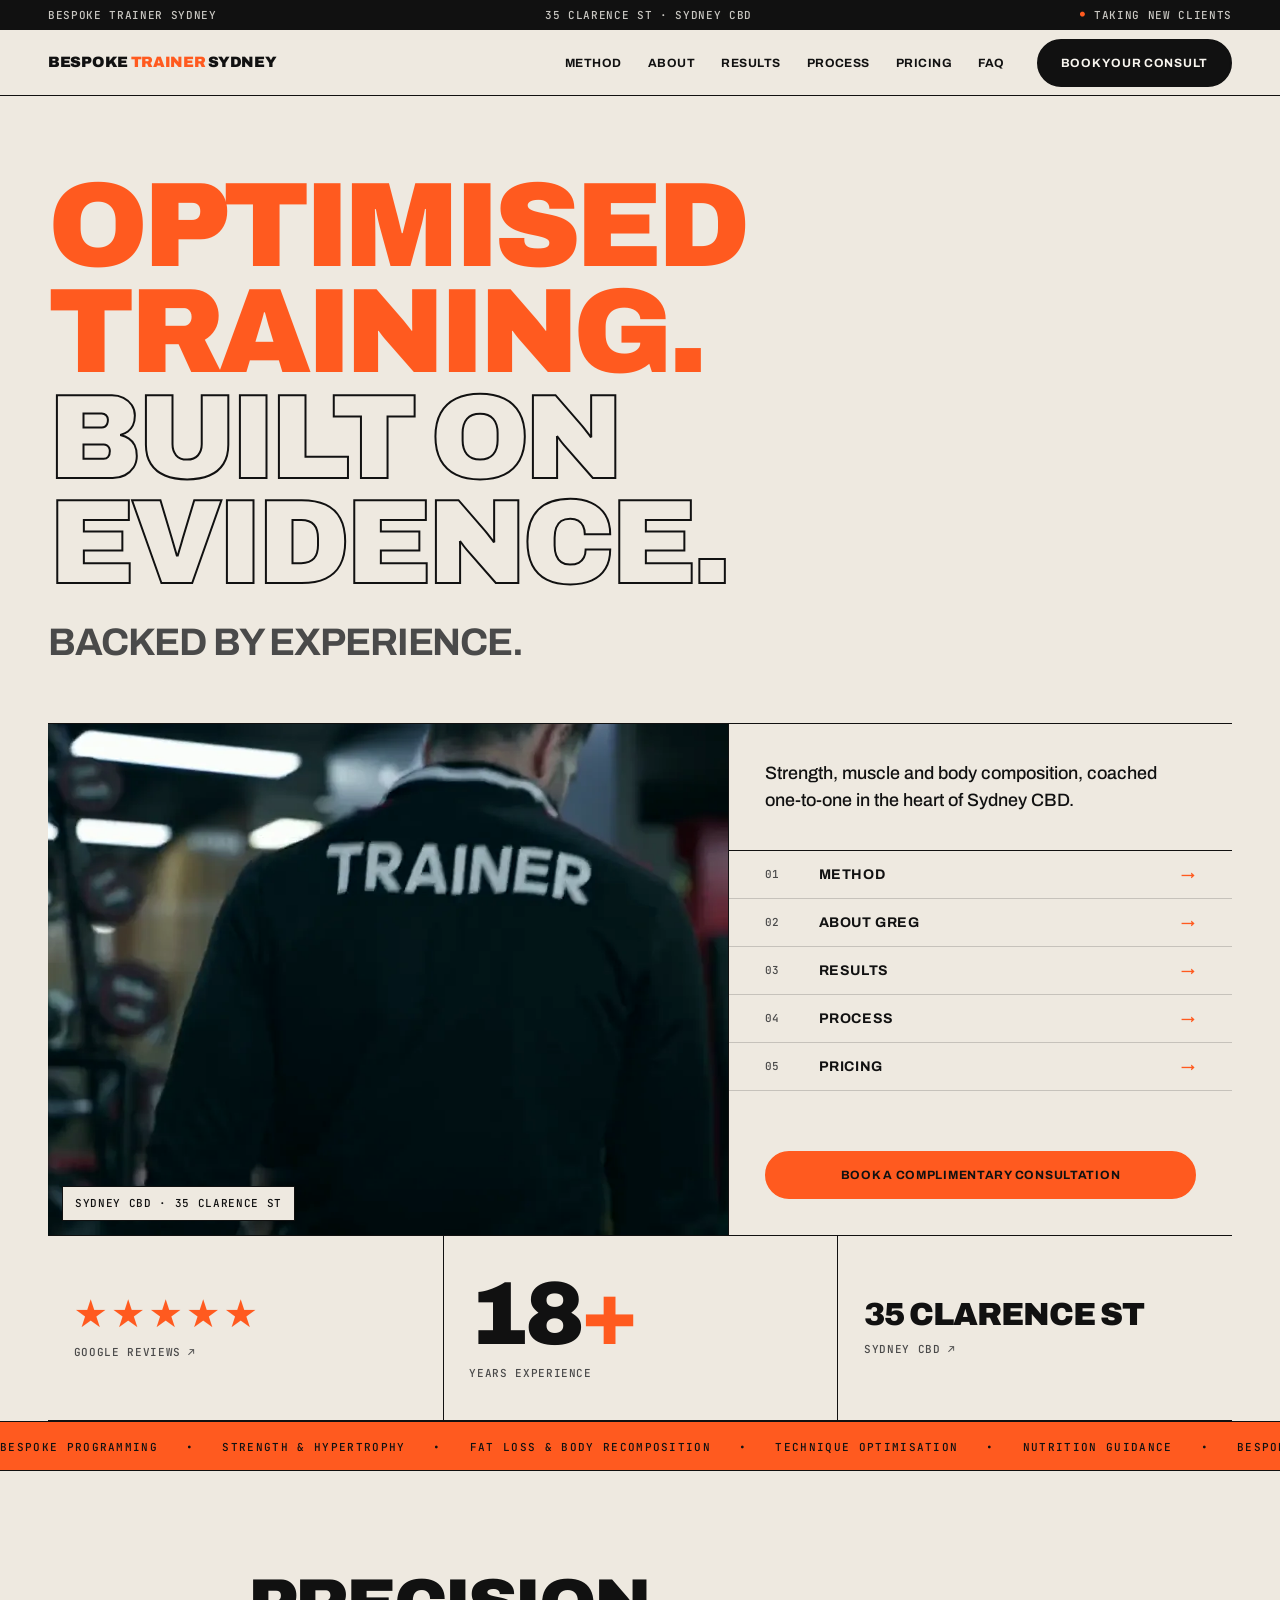
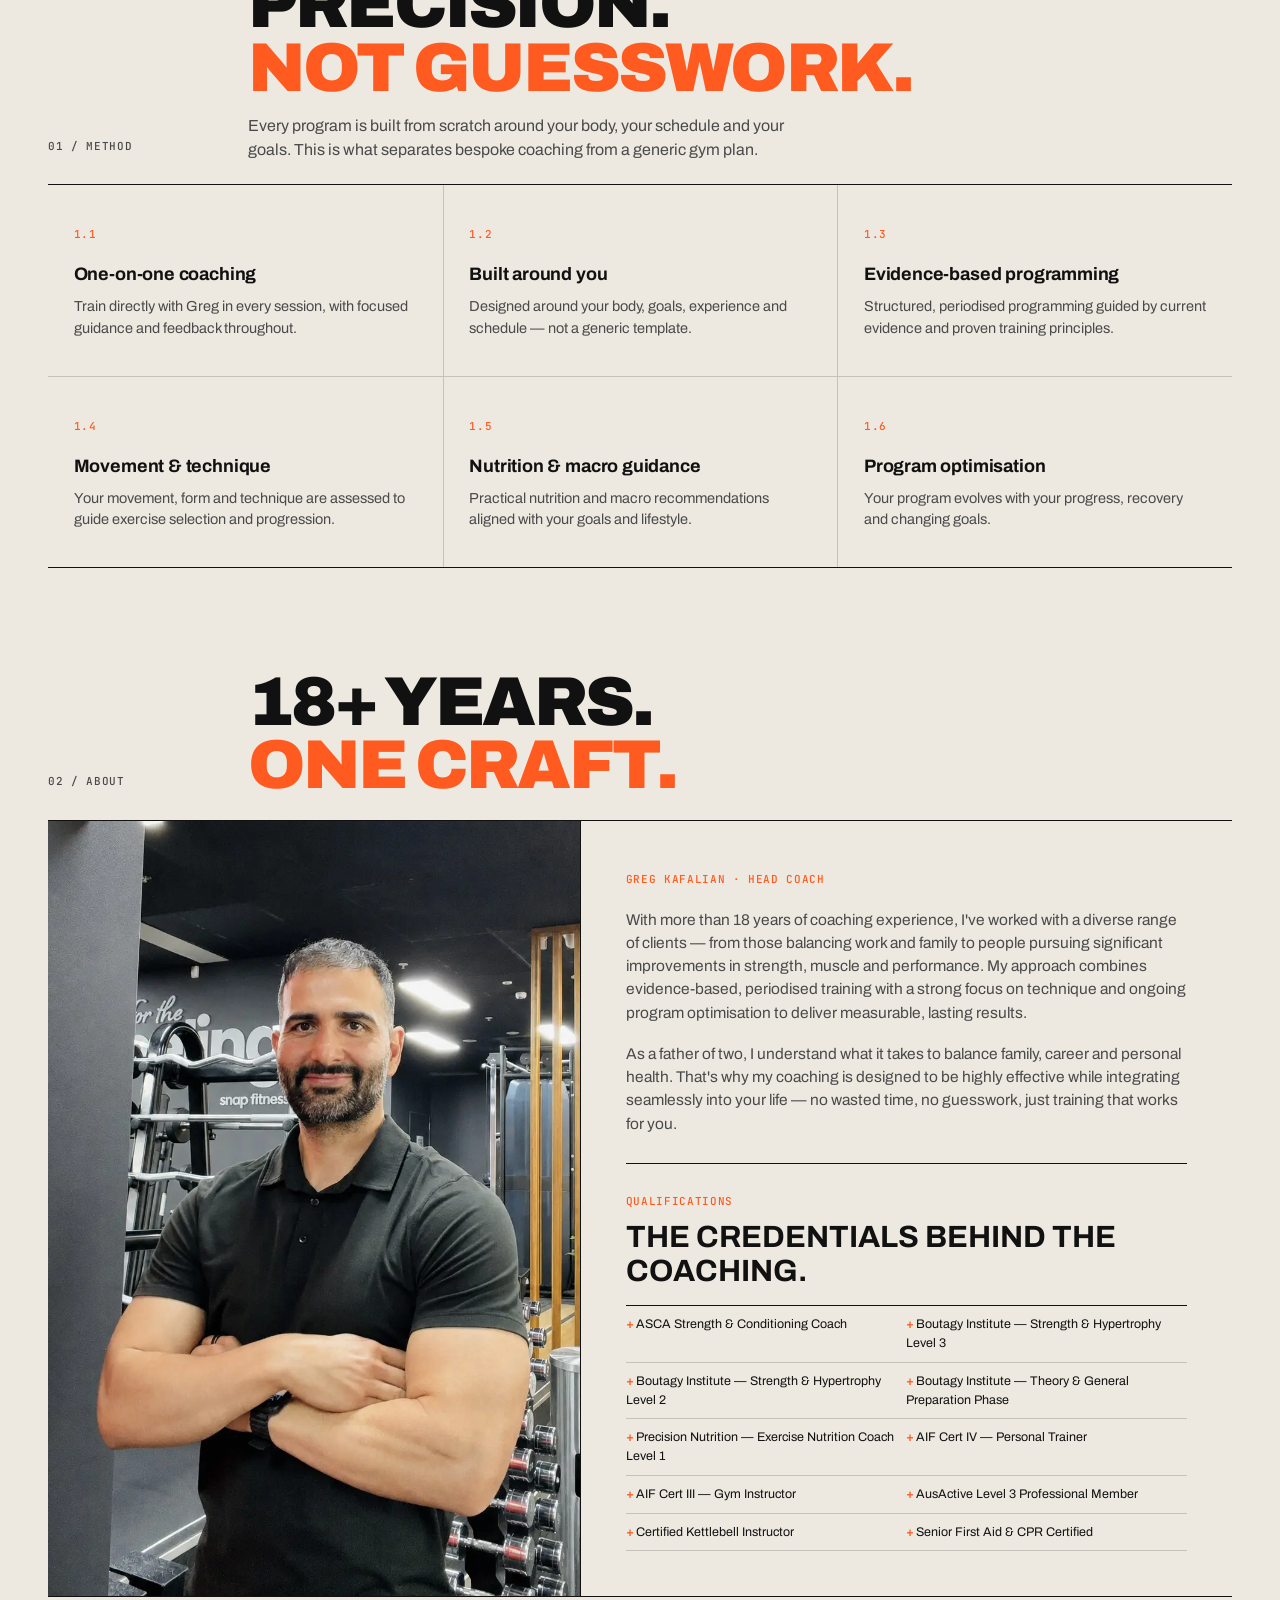
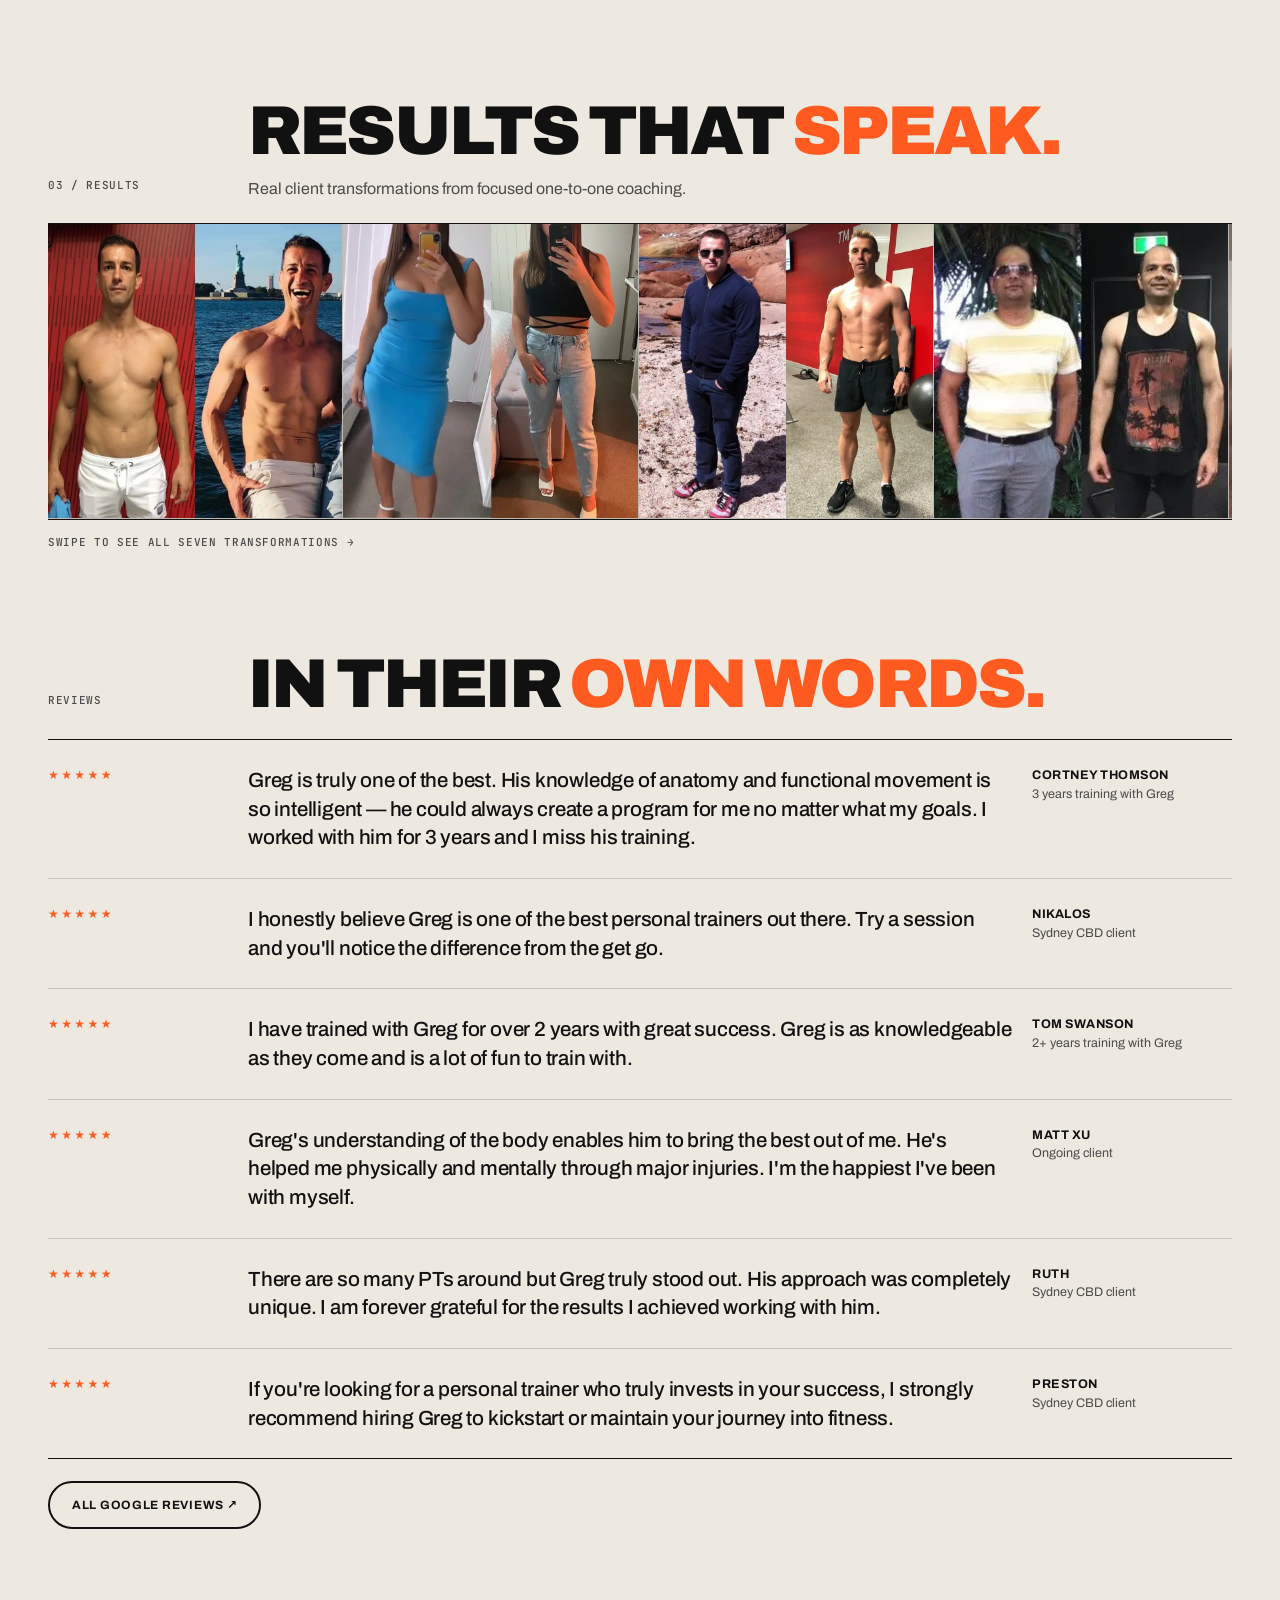
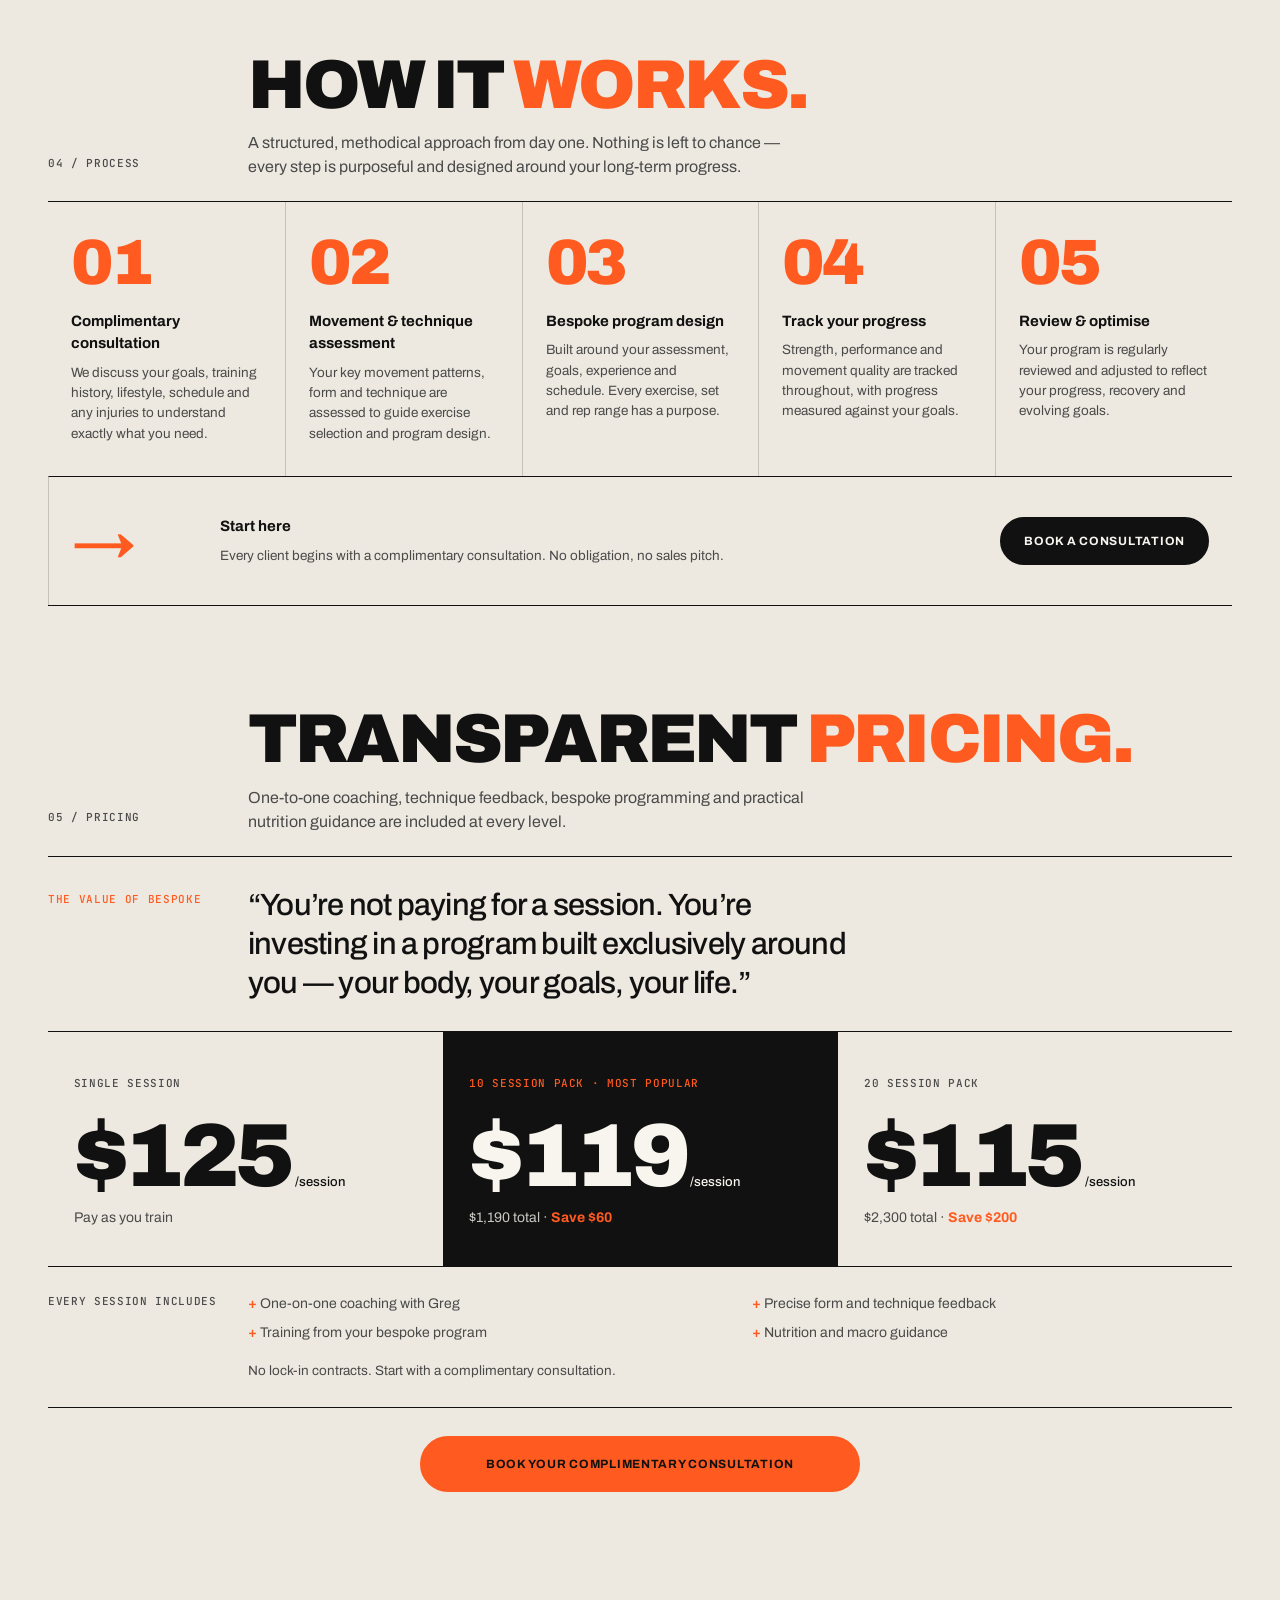
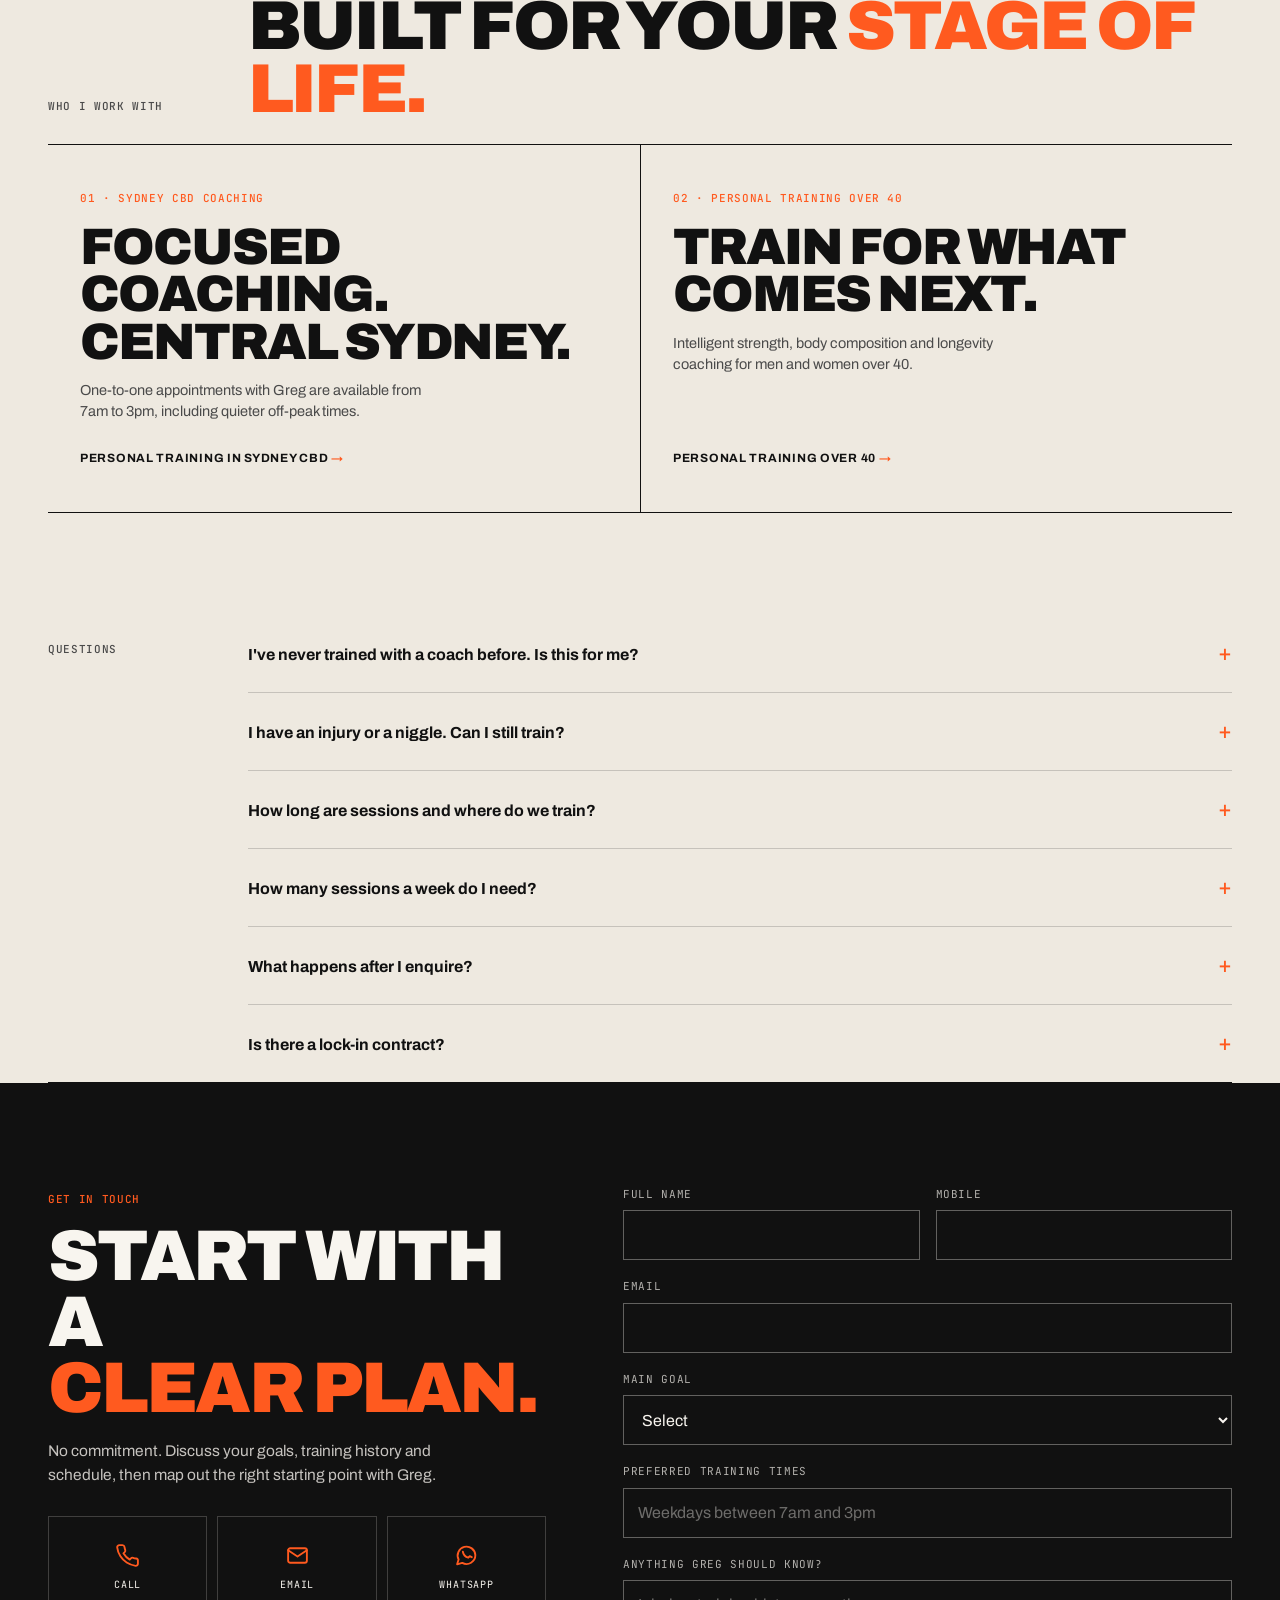
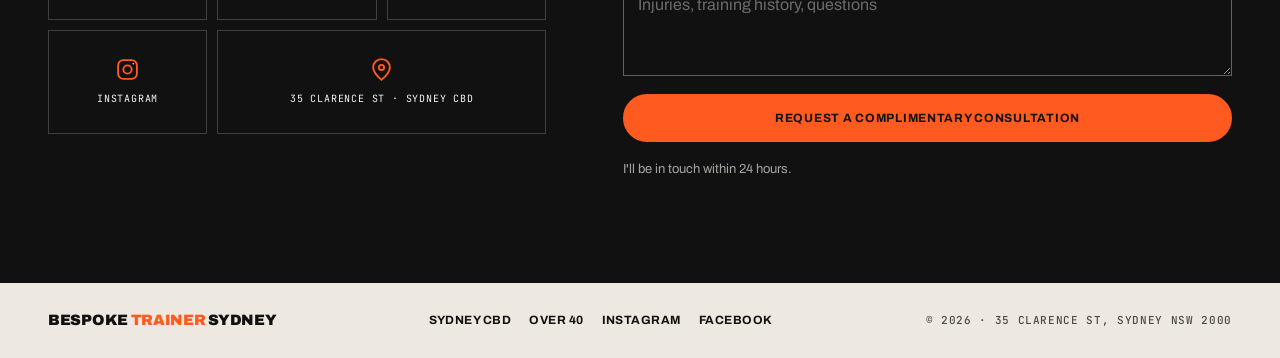
==== index.html @ d31192e8 "Prevent Safari off-screen horizontal scroll" ====
<!doctype html>
<html lang="en-AU">
<head>
<meta charset="utf-8">
<meta name="viewport" content="width=device-width,initial-scale=1">
<title>Personal Trainer Sydney CBD | Bespoke Trainer Sydney</title>
<meta name="description" content="Evidence-based personal training in Sydney CBD with Greg Kafalian. Build muscle, lose body fat and get stronger with one-on-one coaching. Complimentary consultation.">
<link rel="canonical" href="https://sydneybespoketrainer.com/">
<link rel="alternate" hreflang="en-AU" href="https://sydneybespoketrainer.com/">
<link rel="alternate" hreflang="x-default" href="https://sydneybespoketrainer.com/">
<link rel="sitemap" type="application/xml" href="https://sydneybespoketrainer.com/sitemap.xml">
<meta name="robots" content="index, follow, max-image-preview:large, max-snippet:-1, max-video-preview:-1">
<meta property="og:type" content="website">
<meta property="og:site_name" content="Bespoke Trainer Sydney">
<meta property="og:locale" content="en_AU">
<meta property="og:url" content="https://sydneybespoketrainer.com/">
<meta property="og:title" content="Personal Trainer Sydney CBD | Bespoke Trainer Sydney">
<meta property="og:description" content="Evidence-based, one-on-one personal training in Sydney CBD. Programs built around your body, goals and schedule. Complimentary consultation.">
<meta property="og:image" content="https://sydneybespoketrainer.com/assets/hero-poster.v1.jpg">
<meta property="og:image:secure_url" content="https://sydneybespoketrainer.com/assets/hero-poster.v1.jpg">
<meta property="og:image:type" content="image/jpeg">
<meta property="og:image:width" content="1280">
<meta property="og:image:height" content="720">
<meta property="og:image:alt" content="Greg Kafalian coaching a client in Sydney CBD">
<meta name="twitter:card" content="summary_large_image">
<meta name="twitter:title" content="Personal Trainer Sydney CBD | Bespoke Trainer Sydney">
<meta name="twitter:description" content="Evidence-based one-on-one personal training in Sydney CBD with Greg Kafalian.">
<meta name="twitter:image" content="https://sydneybespoketrainer.com/assets/hero-poster.v1.jpg">
<meta name="twitter:image:alt" content="Greg Kafalian coaching a client in Sydney CBD">
<meta name="theme-color" content="#111111">
<meta name="color-scheme" content="light">

<link rel="icon" href="/assets/greg-kafalian-search-192.v1.png" type="image/png" sizes="192x192">
<link rel="shortcut icon" href="/favicon.ico">
<link rel="apple-touch-icon" href="/assets/apple-touch-icon.v1.png" sizes="180x180">

<link rel="preconnect" href="https://fonts.googleapis.com">
<link rel="preconnect" href="https://fonts.gstatic.com" crossorigin>
<link rel="preload" as="image" href="/assets/hero-poster.v2.webp" fetchpriority="high">
<link href="https://fonts.googleapis.com/css2?family=Archivo:wght@500;700;900&family=JetBrains+Mono:wght@400;500&display=swap" rel="stylesheet">

<style>
  :root {
    --paper: #eee9e0;
    --paper-2: #e4ded3;
    --ink: #111111;
    --ink-2: #4a4a4a;
    --line: #111111;
    --line-soft: rgba(17,17,17,.18);
    --orange: #ff5a1f;
    --white: #f8f5ef;
    --max: 1280px;
    --g: clamp(18px, 4vw, 48px);
  }

  * { box-sizing: border-box; margin: 0; padding: 0; }
  html { width: 100%; max-width: 100%; overflow-x: hidden; overflow-x: clip; scroll-behavior: smooth; scroll-padding-top: 66px; -webkit-text-size-adjust: 100%; }
  html, body, main, section, header, footer, .band, .grid, .cell, .frame, .hero, .row, .tier, .q { background-color: var(--paper); }
  body { position: relative; width: 100%; max-width: 100%; overflow-x: hidden; overflow-x: clip; color: var(--ink); font-family: 'Archivo', system-ui, sans-serif; font-size: 16px; line-height: 1.5; -webkit-font-smoothing: antialiased; }
  main, header, footer, section, .wrap, .nav { width: 100%; max-width: 100%; }
  header, main, footer { overflow-x: hidden; overflow-x: clip; }
  .nav > *, .hero-grid > *, .about > *, .contact-grid > *, .doors > *, .sec-head > *, .steps > *, .tiers > * { min-width: 0; }
  a { color: inherit; }
  img, video { display: block; max-width: 100%; }
  button, input, select, textarea { font: inherit; color: inherit; }
  a:focus-visible, button:focus-visible, summary:focus-visible, input:focus-visible, select:focus-visible, textarea:focus-visible, [tabindex]:focus-visible { outline: 3px solid var(--orange); outline-offset: 3px; }

  .skip-link { position: fixed; left: 8px; top: 8px; z-index: 3000; padding: 12px 20px; background: var(--ink); color: var(--white); font-size: 12px; text-decoration: none; transform: translateY(calc(-100% - 16px)); }
  .skip-link:focus { transform: translateY(0); }

  .mono { font-family: 'JetBrains Mono', ui-monospace, monospace; font-size: 11px; font-weight: 500; letter-spacing: .06em; text-transform: uppercase; }
  .wrap { width: min(var(--max), 100%); margin: 0 auto; padding: 0 var(--g); }

  /* ---------- TOP BAR + NAV ---------- */
  .topbar { display: flex; align-items: center; justify-content: space-between; gap: 16px; height: 30px; padding: 0 var(--g); background-color: var(--ink) !important; color: var(--white); }
  .topbar .mono { color: rgba(248,245,239,.8); white-space: nowrap; overflow: hidden; text-overflow: ellipsis; }
  .topbar .dot::before { content: '●'; margin-right: 8px; color: var(--orange); font-size: 8px; vertical-align: 2px; }
  .nav { position: sticky; top: 0; z-index: 1000; display: flex; align-items: center; gap: 20px; height: 66px; padding: 0 var(--g); border-bottom: 1px solid var(--line); background-color: var(--paper) !important; }
  .brand { font-weight: 900; font-size: 15px; letter-spacing: -.02em; text-transform: uppercase; text-decoration: none; white-space: nowrap; }
  .brand i { font-style: normal; color: var(--orange); }
  .links { display: flex; gap: 2px; margin-left: auto; list-style: none; }
  .links a { display: inline-flex; align-items: center; min-height: 36px; padding: 0 12px; font-size: 12px; font-weight: 700; letter-spacing: .04em; text-transform: uppercase; text-decoration: none; }
  .links a:hover { color: var(--orange); }
  .btn { display: inline-flex; align-items: center; justify-content: center; gap: 12px; min-height: 48px; padding: 0 22px; border: 2px solid var(--ink); background: var(--ink); color: var(--white); font-size: 12px; font-weight: 700; letter-spacing: .06em; text-transform: uppercase; text-decoration: none; cursor: pointer; transition: background .2s, color .2s, border-color .2s; }
  .btn:hover { background: var(--orange); border-color: var(--orange); color: var(--ink); }
  .btn.ghost { background: transparent; color: var(--ink); }
  .btn.ghost:hover { background: var(--ink); color: var(--white); border-color: var(--ink); }
  .btn.orange { background: var(--orange); border-color: var(--orange); color: var(--ink); }
  .btn.orange:hover { background: var(--ink); border-color: var(--ink); color: var(--white); }

  /* ---------- HERO ---------- */
  .hero { padding: clamp(40px, 6vw, 80px) 0 0; }
  .hero h1 { font-size: clamp(46px, 9.4vw, 138px); font-weight: 900; line-height: .88; letter-spacing: -.045em; text-transform: uppercase; }
  .hero h1 span { display: block; }
  .hero h1 .o { color: var(--orange); }
  .hero h1 .ghost { -webkit-text-stroke: 2px var(--ink); color: transparent; }
  .hero-sub { display: block; margin-top: 18px; color: var(--ink-2); font-size: clamp(22px, 3vw, 42px); font-weight: 700; letter-spacing: -.03em; text-transform: uppercase; }
  .hero-grid { display: grid; grid-template-columns: 1.15fr .85fr; margin-top: clamp(30px, 4vw, 56px); border-top: 1px solid var(--line); border-bottom: 1px solid var(--line); }
  .hero-media { position: relative; aspect-ratio: 4 / 3; overflow: hidden; border-right: 1px solid var(--line); background-color: var(--paper-2); }
  .hero-media video, .hero-media img { width: 100%; height: 100%; object-fit: cover; }
  .hero-media .tag { position: absolute; left: 14px; bottom: 14px; padding: 8px 12px; background: var(--paper); border: 1px solid var(--line); }
  .index { display: flex; flex-direction: column; }
  .index p.lede { padding: clamp(22px, 3vw, 36px); border-bottom: 1px solid var(--line); font-size: clamp(16px, 1.4vw, 19px); font-weight: 500; line-height: 1.5; }
  .index ol { flex: 1; list-style: none; }
  .index li a { display: grid; grid-template-columns: 44px 1fr auto; align-items: center; gap: 10px; padding: 13px clamp(22px, 3vw, 36px); border-bottom: 1px solid var(--line-soft); font-size: 14px; font-weight: 700; text-transform: uppercase; letter-spacing: .04em; text-decoration: none; }
  .index li a:hover { background: var(--white); }
  .index li a .mono { color: var(--ink-2); }
  .index li a .arr { color: var(--orange); }
  .index .cta-cell { padding: clamp(22px, 3vw, 36px); }
  .index .cta-cell .btn { width: 100%; }

  /* ---------- FIGURES ---------- */
  .figures { display: grid; grid-template-columns: repeat(3, 1fr); border-bottom: 1px solid var(--line); }
  .figure { padding: clamp(22px, 3vw, 40px) clamp(16px, 2vw, 28px); text-decoration: none; }
  .figure + .figure { border-left: 1px solid var(--line); }
  .figure .big { font-size: clamp(48px, 7vw, 112px); font-weight: 900; line-height: .9; letter-spacing: -.05em; }
  .figure .big s { text-decoration: none; color: var(--orange); }
  .figure .mono { display: block; margin-top: 10px; color: var(--ink-2); }
  a.figure:hover { background: var(--white); }

  /* ---------- SECTION HEAD ---------- */
  .section { padding: clamp(60px, 8vw, 120px) 0 0; }
  .sec-head { display: grid; grid-template-columns: 180px 1fr; gap: 20px; align-items: end; padding-bottom: 22px; border-bottom: 1px solid var(--line); }
  .sec-head .mono { color: var(--ink-2); padding-bottom: 8px; }
  .sec-head h2 { font-size: clamp(36px, 5.4vw, 80px); font-weight: 900; line-height: .92; letter-spacing: -.04em; text-transform: uppercase; }
  .sec-head h2 .o { color: var(--orange); }
  .sec-head p { max-width: 62ch; margin-top: 14px; font-size: 16px; color: var(--ink-2); }

  /* ---------- METHOD: 3×2 grid with lines ---------- */
  .grid { display: grid; grid-template-columns: repeat(3, 1fr); border-bottom: 1px solid var(--line); }
  .cell { padding: clamp(22px, 3vw, 36px) clamp(16px, 2vw, 28px); border-bottom: 1px solid var(--line-soft); }
  .cell:not(:nth-child(3n+1)) { border-left: 1px solid var(--line-soft); }
  .cell:nth-last-child(-n+3) { border-bottom: 0; }
  .cell .mono { color: var(--orange); }
  .cell h3 { margin: 16px 0 8px; font-size: 18px; font-weight: 700; letter-spacing: -.01em; }
  .cell p { font-size: 14.5px; color: var(--ink-2); }

  /* ---------- ABOUT ---------- */
  .about { display: grid; grid-template-columns: .9fr 1.1fr; border-bottom: 1px solid var(--line); }
  .about-photo { border-right: 1px solid var(--line); background-color: var(--paper-2); }
  .about-photo img { width: 100%; height: 100%; object-fit: cover; object-position: center top; aspect-ratio: 4 / 5; }
  .about-copy { padding: clamp(24px, 3.5vw, 48px); }
  .about-copy h2 { font-size: clamp(34px, 4.6vw, 64px); font-weight: 900; line-height: .92; letter-spacing: -.04em; text-transform: uppercase; }
  .about-copy h2 .o { color: var(--orange); }
  .about-copy p { margin-top: 18px; font-size: 15.5px; color: var(--ink-2); }
  .about-copy p.strong { color: var(--ink); font-weight: 500; }
  .creds { display: grid; grid-template-columns: 1fr 1fr; gap: 0; margin-top: 26px; border-top: 1px solid var(--line); }
  .creds span { padding: 9px 0; border-bottom: 1px solid var(--line-soft); font-size: 12.5px; }
  .creds span:nth-child(odd) { padding-right: 12px; }
  .creds span::before { content: '+ '; color: var(--orange); font-weight: 700; }

  /* ---------- RESULTS: hard grid ---------- */
  .shots { display: grid; grid-template-columns: repeat(4, 1fr); border-bottom: 1px solid var(--line); }
  .shot { aspect-ratio: 1; overflow: hidden; background-color: var(--paper-2); border-bottom: 1px solid var(--line-soft); }
  .shot:not(:nth-child(4n+1)) { border-left: 1px solid var(--line-soft); }
  .shot img { width: 100%; height: 100%; object-fit: cover; filter: saturate(.95); }
  .shot.cta-shot { display: flex; align-items: flex-end; padding: clamp(16px, 2vw, 28px); }
  .shot.cta-shot .btn { width: 100%; }

  /* ---------- REVIEWS: ledger rows ---------- */
  .ledger { border-bottom: 1px solid var(--line); }
  .q { display: grid; grid-template-columns: 180px 1fr 200px; gap: 20px; padding: 26px 0; border-bottom: 1px solid var(--line-soft); }
  .q:last-child { border-bottom: 0; }
  .q .stars { color: var(--orange); letter-spacing: .2em; font-size: 12px; }
  .q p { font-size: clamp(17px, 1.6vw, 22px); font-weight: 500; line-height: 1.4; letter-spacing: -.01em; }
  .q .who { font-size: 12.5px; }
  .q .who b { display: block; text-transform: uppercase; letter-spacing: .04em; }
  .q .who span { color: var(--ink-2); }
  .ledger-foot { padding: 22px 0; }

  /* ---------- PROCESS: numbered blocks ---------- */
  .steps { display: grid; grid-template-columns: repeat(5, 1fr); border-bottom: 1px solid var(--line); }
  .step { padding: clamp(20px, 2.5vw, 32px) clamp(14px, 1.8vw, 24px); }
  .step + .step { border-left: 1px solid var(--line-soft); }
  .step .n { font-size: clamp(40px, 5vw, 72px); font-weight: 900; line-height: .9; letter-spacing: -.05em; color: var(--orange); }
  .step h3 { margin: 18px 0 8px; font-size: 15px; font-weight: 700; }
  .step p { font-size: 13.5px; color: var(--ink-2); }

  /* ---------- PRICING: table ---------- */
  .tiers { display: grid; grid-template-columns: repeat(3, 1fr); border-bottom: 1px solid var(--line); }
  .tier { padding: clamp(22px, 3vw, 40px) clamp(16px, 2vw, 28px); }
  .tier + .tier { border-left: 1px solid var(--line); }
  .tier.pick { background-color: var(--ink); color: var(--white); }
  .tier .mono { color: var(--ink-2); }
  .tier.pick .mono { color: var(--orange); }
  .tier .amt { margin: 22px 0 10px; font-size: clamp(56px, 7vw, 108px); font-weight: 900; line-height: .9; letter-spacing: -.05em; }
  .tier .amt small { font-size: 13px; font-weight: 500; letter-spacing: 0; margin-left: 4px; }
  .tier p { font-size: 14px; color: var(--ink-2); }
  .tier.pick p { color: rgba(248,245,239,.8); }
  .tier p b { color: var(--orange); }
  .inc { display: grid; grid-template-columns: 180px 1fr; gap: 20px; padding: 26px 0; border-bottom: 1px solid var(--line); }
  .inc .mono { color: var(--ink-2); }
  .inc blockquote { font-size: clamp(18px, 1.8vw, 24px); font-weight: 500; line-height: 1.35; letter-spacing: -.01em; max-width: 34ch; }
  .inc ul { display: grid; grid-template-columns: repeat(2, 1fr); gap: 8px 24px; margin-top: 20px; list-style: none; }
  .inc li { font-size: 14px; color: var(--ink-2); }
  .inc li::before { content: '+ '; color: var(--orange); font-weight: 700; }

  /* ---------- WHO: two doors ---------- */
  .doors { display: grid; grid-template-columns: 1fr 1fr; border-bottom: 1px solid var(--line); }
  .door { display: flex; flex-direction: column; padding: clamp(24px, 3.5vw, 48px) clamp(16px, 2.5vw, 36px); text-decoration: none; }
  .door + .door { border-left: 1px solid var(--line); }
  .door:hover { background: var(--white); }
  .door .mono { color: var(--orange); }
  .door h3 { margin: 18px 0 14px; font-size: clamp(30px, 4vw, 56px); font-weight: 900; line-height: .92; letter-spacing: -.04em; text-transform: uppercase; }
  .door p { max-width: 46ch; font-size: 14.5px; color: var(--ink-2); }
  .door .go { margin-top: auto; padding-top: 26px; font-size: 12px; font-weight: 700; letter-spacing: .06em; text-transform: uppercase; }
  .door .go::after { content: ' →'; color: var(--orange); }

  /* ---------- FAQ ---------- */
  .faq { display: grid; grid-template-columns: 180px 1fr; gap: 20px; border-bottom: 1px solid var(--line); }
  .faq .mono { padding-top: 26px; color: var(--ink-2); }
  .faq details { border-bottom: 1px solid var(--line-soft); }
  .faq details:last-child { border-bottom: 0; }
  .faq summary { display: flex; align-items: baseline; justify-content: space-between; gap: 20px; padding: 22px 0; cursor: pointer; list-style: none; font-size: 16px; font-weight: 700; }
  .faq summary::-webkit-details-marker { display: none; }
  .faq summary::after { content: '+'; flex: none; color: var(--orange); font-size: 22px; font-weight: 500; }
  .faq details[open] summary::after { content: '−'; }
  .faq p { max-width: 64ch; padding: 0 40px 22px 0; font-size: 14.5px; color: var(--ink-2); }

  /* ---------- CONTACT (inverted) ---------- */
  .contact { background-color: var(--ink) !important; color: var(--white); padding: clamp(60px, 8vw, 110px) 0; }
  .contact .wrap { background-color: var(--ink); }
  .contact-grid { display: grid; grid-template-columns: .9fr 1.1fr; gap: clamp(32px, 6vw, 90px); }
  .contact h2 { font-size: clamp(38px, 5.6vw, 84px); font-weight: 900; line-height: .92; letter-spacing: -.04em; text-transform: uppercase; }
  .contact h2 .o { color: var(--orange); }
  .contact .lede { margin-top: 18px; max-width: 44ch; font-size: 15.5px; color: rgba(248,245,239,.78); }
  .details { margin-top: 30px; border-top: 1px solid rgba(248,245,239,.25); }
  .details a { display: flex; justify-content: space-between; gap: 18px; padding: 15px 0; border-bottom: 1px solid rgba(248,245,239,.18); font-size: 14.5px; text-decoration: none; }
  .details a .mono { color: rgba(248,245,239,.6); }
  .details a:hover { color: var(--orange); }
  .form { display: grid; grid-template-columns: 1fr 1fr; gap: 18px 16px; }
  .field { display: grid; gap: 8px; }
  .field.full { grid-column: 1 / -1; }
  label { font-family: 'JetBrains Mono', monospace; font-size: 11px; letter-spacing: .06em; text-transform: uppercase; color: rgba(248,245,239,.7); }
  input, select, textarea { width: 100%; min-height: 50px; padding: 12px 14px; border: 1px solid rgba(248,245,239,.35); border-radius: 0; background: transparent; color: var(--white); font-size: 16px; }
  input:focus, select:focus, textarea:focus { outline: none; border-color: var(--orange); }
  textarea { min-height: 96px; resize: vertical; }
  ::placeholder { color: rgba(248,245,239,.4); }
  select option { background: #1a1a1a; }
  .submit { grid-column: 1 / -1; }
  .form-foot { grid-column: 1 / -1; font-size: 13px; color: rgba(248,245,239,.65); }
  .hp { position: absolute; width: 1px; height: 1px; padding: 0; margin: -1px; overflow: hidden; clip: rect(0 0 0 0); clip-path: inset(50%); white-space: nowrap; border: 0; }

  footer { padding: 26px 0; border-top: 1px solid var(--line); }
  .foot { display: flex; flex-wrap: wrap; align-items: center; justify-content: space-between; gap: 14px; }
  .foot-links { display: flex; flex-wrap: wrap; gap: 18px; }
  .foot-links a { font-size: 12px; font-weight: 700; letter-spacing: .04em; text-transform: uppercase; text-decoration: none; }
  .foot .mono { color: var(--ink-2); }

  /* ---------- RESPONSIVE ---------- */
  @media (max-width: 960px) {
    .links { display: none; }
    .hero-grid, .about, .doors, .contact-grid { grid-template-columns: 1fr; }
    .hero-media { border-right: 0; border-bottom: 1px solid var(--line); }
    .about-photo { border-right: 0; border-bottom: 1px solid var(--line); }
    .about-photo img { aspect-ratio: 4 / 3; }
    .door + .door { border-left: 0; border-top: 1px solid var(--line); }
    .grid { grid-template-columns: repeat(2, 1fr); }
    .cell:not(:nth-child(3n+1)) { border-left: 0; }
    .cell:nth-child(even) { border-left: 1px solid var(--line-soft); }
    .cell:nth-last-child(-n+3) { border-bottom: 1px solid var(--line-soft); }
    .cell:nth-last-child(-n+2) { border-bottom: 0; }
    .steps { grid-template-columns: repeat(2, 1fr); }
    .step + .step { border-left: 0; }
    .step:nth-child(even) { border-left: 1px solid var(--line-soft); }
    .step:nth-child(n+3) { border-top: 1px solid var(--line-soft); }
    .q { grid-template-columns: 1fr; gap: 10px; }
    .sec-head, .inc, .faq { grid-template-columns: 1fr; gap: 8px; }
    .tiers { grid-template-columns: 1fr; }
    .tier + .tier { border-left: 0; border-top: 1px solid var(--line); }
  }
  @media (max-width: 600px) {
    .topbar .hide { display: none; }
    .nav { height: 60px; }
    .nav .btn { min-height: 40px; padding: 0 14px; font-size: 11px; }
    .figures { grid-template-columns: 1fr 1fr 1fr; }
    .figure .big { font-size: clamp(32px, 11vw, 48px); }
    .figure .mono { font-size: 9px; }
    .shots { grid-template-columns: repeat(2, 1fr); }
    .shot:not(:nth-child(4n+1)) { border-left: 0; }
    .shot:nth-child(even) { border-left: 1px solid var(--line-soft); }
    .steps { grid-template-columns: 1fr; }
    .step:nth-child(even) { border-left: 0; }
    .step:nth-child(n+2) { border-top: 1px solid var(--line-soft); }
    .inc ul { grid-template-columns: 1fr; }
    .form { grid-template-columns: 1fr; }
    .field.full, .submit, .form-foot { grid-column: auto; }
    .creds { grid-template-columns: 1fr; }
  }
  @media (prefers-reduced-motion: reduce) { html { scroll-behavior: auto; } * { transition-duration: .01ms !important; } }

  /* ---------- APPROVED REFINEMENTS ---------- */
  .btn { border-radius: 999px; }
  .nav > .btn { white-space: nowrap; }
  .hero-media video { filter: saturate(.88) contrast(1.04); }
  .trust-bar .figure { display: flex; min-height: 132px; flex-direction: column; justify-content: center; }
  .trust-bar .stars-big { color: var(--orange); font-size: clamp(24px, 3vw, 42px); letter-spacing: .08em; line-height: 1; }
  .trust-bar .location-big { max-width: 14ch; font-size: clamp(20px, 2.5vw, 36px); font-weight: 900; line-height: 1.05; letter-spacing: -.03em; text-transform: uppercase; }
  .trust-bar .figure:hover { background: var(--white); }
  .shots { width: 100%; max-width: 100%; min-width: 0; grid-template-columns: none; grid-auto-flow: column; grid-auto-columns: calc((100% - 3px) / 4); overflow-x: auto; overscroll-behavior-inline: contain; scroll-snap-type: x mandatory; scrollbar-width: none; }
  .shots::-webkit-scrollbar { display: none; }
  .shot { scroll-snap-align: start; border-right: 1px solid var(--line-soft); border-left: 0 !important; }
  .gallery-hint { padding: 14px 0 0; color: var(--ink-2); }
  .step.start-step { grid-column: 1 / -1; display: grid; grid-template-columns: 120px 1fr auto; align-items: center; gap: 28px; min-height: 0; border-top: 1px solid var(--line); }
  .start-step .start-arrow { color: var(--orange); font-size: 64px; font-weight: 500; line-height: 1; }
  .start-step h3 { margin-top: 0; }
  .start-step .btn { white-space: nowrap; }
  .pricing-belief { display: grid; grid-template-columns: 180px 1fr; gap: 20px; padding: 28px 0; border-bottom: 1px solid var(--line); }
  .pricing-belief .mono { padding-top: 6px; color: var(--orange); }
  .pricing-belief blockquote { max-width: 34ch; font-size: clamp(22px, 2.4vw, 34px); font-weight: 500; line-height: 1.28; letter-spacing: -.025em; }
  .contact-actions { display: grid; grid-template-columns: repeat(3, minmax(0, 1fr)); gap: 10px; margin-top: 30px; }
  .contact-action { display: grid; min-height: 104px; place-items: center; align-content: center; gap: 9px; padding: 14px 8px; border: 1px solid rgba(248,245,239,.2); color: var(--white); text-align: center; text-decoration: none; transition: border-color .2s, background .2s; }
  .contact-action:hover { border-color: var(--orange); background: rgba(255,90,31,.08); }
  .contact-action svg { width: 25px; height: 25px; fill: none; stroke: var(--orange); stroke-width: 1.8; stroke-linecap: round; stroke-linejoin: round; }
  .contact-action span { font-family: 'JetBrains Mono', monospace; font-size: 10px; letter-spacing: .08em; text-transform: uppercase; }
  .contact-location { grid-column: span 2; }
  .contact .lede { max-width: 48ch; }
  .credentials-head { margin-top: 28px; padding-top: 24px; border-top: 1px solid var(--line); }
  .credentials-head h3 { margin-top: 8px; font-size: clamp(22px, 2.4vw, 34px); line-height: 1.1; text-transform: uppercase; }
  .credentials-head + .creds { margin-top: 18px; }
  .pricing-cta { display: flex; justify-content: center; padding: 28px 0 0; }
  .pricing-cta .btn { min-width: min(100%, 440px); min-height: 56px; }
  .ticker { overflow: hidden; padding: 12px 0; border-block: 1px solid var(--line); background: var(--orange); white-space: nowrap; }
  .ticker-track { display: inline-flex; width: max-content; animation: ticker 32s linear infinite; }
  .ticker-item { font-family: 'JetBrains Mono', monospace; font-size: 11px; font-weight: 500; letter-spacing: .12em; text-transform: uppercase; }
  .ticker-item::after { content: '•'; margin: 0 28px; }
  @keyframes ticker { to { transform: translateX(-50%); } }

  @media (max-width: 960px) {
    .step.start-step { grid-template-columns: 90px 1fr; }
    .start-step .btn { grid-column: 2; justify-self: start; }
  }
  @media (max-width: 600px) {
    html { scroll-padding-top: 103px; }
    .topbar { display: none; }
    .nav { display: grid; grid-template-columns: minmax(0, 1fr) auto; grid-template-rows: 59px 43px; height: 103px; padding: 0 16px; gap: 0 8px; align-content: stretch; }
    .brand { grid-column: 1; grid-row: 1; min-width: 0; overflow: hidden; font-size: clamp(9px, 3.05vw, 11px); letter-spacing: -.025em; text-overflow: clip; }
    .nav > .btn { grid-column: 2; grid-row: 1; max-width: 158px; min-height: 38px; margin-left: 0; padding-inline: 12px; font-size: 9px; }
    .links { grid-column: 1 / -1; grid-row: 2; display: grid; grid-template-columns: repeat(5, minmax(0, 1fr)); width: 100%; min-width: 0; margin: 0; align-self: stretch; border-top: 1px solid var(--line-soft); }
    .links li:nth-child(4) { display: none; }
    .links li { min-width: 0; }
    .links a { justify-content: center; min-width: 0; min-height: 42px; padding: 0 2px; font-size: 8.5px; }
    .hero h1 { max-width: 100%; font-size: clamp(20px, 6.8vw, 30px); white-space: normal; }
    .hero h1 span { max-width: 100%; white-space: nowrap; }
    .hero .wrap { overflow-x: hidden; overflow-x: clip; }
    .hero-sub { font-size: 21px; }
    .hero-media .tag { max-width: calc(100% - 28px); white-space: normal; }
    .trust-bar .figure { min-height: 104px; padding-inline: 10px; }
    .trust-bar .stars-big { font-size: 19px; letter-spacing: .02em; }
    .trust-bar .location-big { font-size: 17px; }
    .trust-bar .mono { font-size: 8px; line-height: 1.35; }
    .shots { grid-template-columns: none; grid-auto-columns: 84%; }
    .shot { aspect-ratio: 1; }
    .step.start-step { display: block; padding-block: 28px; }
    .start-step .start-arrow { font-size: 54px; }
    .start-step .btn { margin-top: 18px; width: 100%; }
    .pricing-belief { grid-template-columns: 1fr; gap: 8px; padding: 24px 0; }
    .pricing-belief blockquote { font-size: 22px; }
    .contact-actions { grid-template-columns: repeat(2, minmax(0, 1fr)); }
    .contact-location { grid-column: span 2; }
    .contact-action span { min-width: 0; overflow-wrap: anywhere; font-size: 12px; }
    .ticker { width: 100%; max-width: 100%; }
  }
  @media (prefers-reduced-motion: reduce) { .ticker-track { animation: none; } }
</style>
</head>
<body>

<a class="skip-link" href="#top">Skip to content</a>

<header>
  <div class="topbar">
    <span class="mono">Bespoke Trainer Sydney</span>
    <span class="mono hide">35 Clarence St · Sydney CBD</span>
    <span class="mono dot">Taking new clients</span>
  </div>
  <nav class="nav" aria-label="Main">
    <a class="brand" href="#top">Bespoke <i>Trainer</i> Sydney</a>
    <ul class="links">
      <li><a href="#method">Method</a></li>
      <li><a href="#about">About</a></li>
      <li><a href="#results">Results</a></li>
      <li><a href="#process">Process</a></li>
      <li><a href="#pricing">Pricing</a></li>
      <li><a href="#faq">FAQ</a></li>
    </ul>
    <a class="btn" href="#contact">Book Your Consult</a>
  </nav>
</header>

<main id="top">

  <section class="hero">
    <div class="wrap">
      <h1>
        <span class="o">Optimised Training.</span>
        <span class="ghost">Built on evidence.</span>
      </h1>
      <span class="hero-sub">Backed by experience.</span>
      <div class="hero-grid">
        <div class="hero-media">
          <video muted playsinline autoplay preload="metadata" poster="/assets/hero-poster.v2.webp" aria-label="Greg Kafalian coaching a client in Sydney CBD">
            <source src="/assets/hero-video.v2.mp4" type="video/mp4">
          </video>
          <span class="tag mono">Sydney CBD · 35 Clarence St</span>
        </div>
        <div class="index">
          <p class="lede">Strength, muscle and body composition, coached one-to-one in the heart of Sydney CBD.</p>
          <ol>
            <li><a href="#method"><span class="mono">01</span>Method<span class="arr">→</span></a></li>
            <li><a href="#about"><span class="mono">02</span>About Greg<span class="arr">→</span></a></li>
            <li><a href="#results"><span class="mono">03</span>Results<span class="arr">→</span></a></li>
            <li><a href="#process"><span class="mono">04</span>Process<span class="arr">→</span></a></li>
            <li><a href="#pricing"><span class="mono">05</span>Pricing<span class="arr">→</span></a></li>
          </ol>
          <div class="cta-cell"><a class="btn orange" href="#contact">Book a complimentary consultation</a></div>
        </div>
      </div>
      <div class="figures trust-bar">
        <a class="figure" href="https://share.google/24IGfrohiR9Eu3bbU" target="_blank" rel="noopener"><div class="stars-big" aria-label="Five-star Google reviews">★★★★★</div><span class="mono">Google Reviews ↗</span></a>
        <div class="figure"><div class="big">18<s>+</s></div><span class="mono">Years Experience</span></div>
        <a class="figure" href="https://www.google.com/maps/search/?api=1&amp;query=35+Clarence+St+Sydney+NSW+2000" target="_blank" rel="noopener"><div class="location-big">35 Clarence St</div><span class="mono">Sydney CBD ↗</span></a>
      </div>
    </div>
  </section>

  <div class="ticker" aria-hidden="true">
    <div class="ticker-track">
      <span class="ticker-item">Bespoke Programming</span><span class="ticker-item">Strength &amp; Hypertrophy</span><span class="ticker-item">Fat Loss &amp; Body Recomposition</span><span class="ticker-item">Technique Optimisation</span><span class="ticker-item">Nutrition Guidance</span>
      <span class="ticker-item">Bespoke Programming</span><span class="ticker-item">Strength &amp; Hypertrophy</span><span class="ticker-item">Fat Loss &amp; Body Recomposition</span><span class="ticker-item">Technique Optimisation</span><span class="ticker-item">Nutrition Guidance</span>
    </div>
  </div>

  <section class="section" id="method">
    <div class="wrap">
      <div class="sec-head">
        <span class="mono">01 / Method</span>
        <div><h2>Precision.<br><span class="o">Not guesswork.</span></h2><p>Every program is built from scratch around your body, your schedule and your goals. This is what separates bespoke coaching from a generic gym plan.</p></div>
      </div>
      <div class="grid">
        <div class="cell"><span class="mono">1.1</span><h3>One-on-one coaching</h3><p>Train directly with Greg in every session, with focused guidance and feedback throughout.</p></div>
        <div class="cell"><span class="mono">1.2</span><h3>Built around you</h3><p>Designed around your body, goals, experience and schedule — not a generic template.</p></div>
        <div class="cell"><span class="mono">1.3</span><h3>Evidence-based programming</h3><p>Structured, periodised programming guided by current evidence and proven training principles.</p></div>
        <div class="cell"><span class="mono">1.4</span><h3>Movement &amp; technique</h3><p>Your movement, form and technique are assessed to guide exercise selection and progression.</p></div>
        <div class="cell"><span class="mono">1.5</span><h3>Nutrition &amp; macro guidance</h3><p>Practical nutrition and macro recommendations aligned with your goals and lifestyle.</p></div>
        <div class="cell"><span class="mono">1.6</span><h3>Program optimisation</h3><p>Your program evolves with your progress, recovery and changing goals.</p></div>
      </div>
    </div>
  </section>

  <section class="section" id="about">
    <div class="wrap">
      <div class="sec-head">
        <span class="mono">02 / About</span>
        <div><h2>18+ years.<br><span class="o">One craft.</span></h2></div>
      </div>
      <div class="about">
        <div class="about-photo"><img src="/assets/greg-kafalian-about.v1.webp" alt="Greg Kafalian, head coach at Sydney Bespoke Trainer" loading="lazy"></div>
        <div class="about-copy">
          <span class="mono" style="color:var(--orange)">Greg Kafalian · Head Coach</span>
          <p>With more than 18 years of coaching experience, I've worked with a diverse range of clients — from those balancing work and family to people pursuing significant improvements in strength, muscle and performance. My approach combines evidence-based, periodised training with a strong focus on technique and ongoing program optimisation to deliver measurable, lasting results.</p>
          <p>As a father of two, I understand what it takes to balance family, career and personal health. That's why my coaching is designed to be highly effective while integrating seamlessly into your life — no wasted time, no guesswork, just training that works for you.</p>
          <div class="credentials-head"><span class="mono" style="color:var(--orange)">Qualifications</span><h3>The credentials behind the coaching.</h3></div>
          <div class="creds">
            <span>ASCA Strength &amp; Conditioning Coach</span><span>Boutagy Institute — Strength &amp; Hypertrophy Level 3</span><span>Boutagy Institute — Strength &amp; Hypertrophy Level 2</span><span>Boutagy Institute — Theory &amp; General Preparation Phase</span><span>Precision Nutrition — Exercise Nutrition Coach Level 1</span><span>AIF Cert IV — Personal Trainer</span><span>AIF Cert III — Gym Instructor</span><span>AusActive Level 3 Professional Member</span><span>Certified Kettlebell Instructor</span><span>Senior First Aid &amp; CPR Certified</span>
          </div>
        </div>
      </div>
    </div>
  </section>

  <section class="section" id="results">
    <div class="wrap">
      <div class="sec-head">
        <span class="mono">03 / Results</span>
        <div><h2>Results that <span class="o">speak.</span></h2><p>Real client transformations from focused one-to-one coaching.</p></div>
      </div>
      <div class="shots">
        <figure class="shot"><img src="/assets/transformation-1.v1.webp" alt="Before and after: client of Sydney Bespoke Trainer" loading="lazy"></figure>
        <figure class="shot"><img src="/assets/transformation-2.v1.webp" alt="Before and after: client of Sydney Bespoke Trainer" loading="lazy"></figure>
        <figure class="shot"><img src="/assets/transformation-3.v1.webp" alt="Before and after: client of Sydney Bespoke Trainer" loading="lazy"></figure>
        <figure class="shot"><img src="/assets/transformation-4.v1.webp" alt="Before and after: client of Sydney Bespoke Trainer" loading="lazy"></figure>
        <figure class="shot"><img src="/assets/transformation-5.v1.webp" alt="Before and after: client of Sydney Bespoke Trainer" loading="lazy"></figure>
        <figure class="shot"><img src="/assets/transformation-6.v1.webp" alt="Before and after: client of Sydney Bespoke Trainer" loading="lazy"></figure>
        <figure class="shot"><img src="/assets/transformation-7.v1.webp" alt="Before and after: client of Sydney Bespoke Trainer" loading="lazy"></figure>
      </div>
      <p class="gallery-hint mono">Swipe to see all seven transformations →</p>
    </div>
  </section>

  <section class="section" id="reviews">
    <div class="wrap">
      <div class="sec-head">
        <span class="mono">Reviews</span>
        <div><h2>In their <span class="o">own words.</span></h2></div>
      </div>
      <div class="ledger">
        <div class="q"><div class="stars" aria-label="Rated 5 out of 5">★★★★★</div><p>Greg is truly one of the best. His knowledge of anatomy and functional movement is so intelligent — he could always create a program for me no matter what my goals. I worked with him for 3 years and I miss his training.</p><div class="who"><b>Cortney Thomson</b><span>3 years training with Greg</span></div></div>
        <div class="q"><div class="stars" aria-label="Rated 5 out of 5">★★★★★</div><p>I honestly believe Greg is one of the best personal trainers out there. Try a session and you'll notice the difference from the get go.</p><div class="who"><b>Nikalos</b><span>Sydney CBD client</span></div></div>
        <div class="q"><div class="stars" aria-label="Rated 5 out of 5">★★★★★</div><p>I have trained with Greg for over 2 years with great success. Greg is as knowledgeable as they come and is a lot of fun to train with.</p><div class="who"><b>Tom Swanson</b><span>2+ years training with Greg</span></div></div>
        <div class="q"><div class="stars" aria-label="Rated 5 out of 5">★★★★★</div><p>Greg's understanding of the body enables him to bring the best out of me. He's helped me physically and mentally through major injuries. I'm the happiest I've been with myself.</p><div class="who"><b>Matt Xu</b><span>Ongoing client</span></div></div>
        <div class="q"><div class="stars" aria-label="Rated 5 out of 5">★★★★★</div><p>There are so many PTs around but Greg truly stood out. His approach was completely unique. I am forever grateful for the results I achieved working with him.</p><div class="who"><b>Ruth</b><span>Sydney CBD client</span></div></div>
        <div class="q"><div class="stars" aria-label="Rated 5 out of 5">★★★★★</div><p>If you're looking for a personal trainer who truly invests in your success, I strongly recommend hiring Greg to kickstart or maintain your journey into fitness.</p><div class="who"><b>Preston</b><span>Sydney CBD client</span></div></div>
      </div>
      <div class="ledger-foot"><a class="btn ghost" href="https://share.google/24IGfrohiR9Eu3bbU" target="_blank" rel="noopener">All Google reviews ↗</a></div>
    </div>
  </section>

  <section class="section" id="process">
    <div class="wrap">
      <div class="sec-head">
        <span class="mono">04 / Process</span>
        <div><h2>How it <span class="o">works.</span></h2><p>A structured, methodical approach from day one. Nothing is left to chance — every step is purposeful and designed around your long-term progress.</p></div>
      </div>
      <div class="steps">
        <div class="step"><div class="n">01</div><h3>Complimentary consultation</h3><p>We discuss your goals, training history, lifestyle, schedule and any injuries to understand exactly what you need.</p></div>
        <div class="step"><div class="n">02</div><h3>Movement &amp; technique assessment</h3><p>Your key movement patterns, form and technique are assessed to guide exercise selection and program design.</p></div>
        <div class="step"><div class="n">03</div><h3>Bespoke program design</h3><p>Built around your assessment, goals, experience and schedule. Every exercise, set and rep range has a purpose.</p></div>
        <div class="step"><div class="n">04</div><h3>Track your progress</h3><p>Strength, performance and movement quality are tracked throughout, with progress measured against your goals.</p></div>
        <div class="step"><div class="n">05</div><h3>Review &amp; optimise</h3><p>Your program is regularly reviewed and adjusted to reflect your progress, recovery and evolving goals.</p></div>
        <div class="step start-step"><div class="start-arrow" aria-hidden="true">→</div><div><h3>Start here</h3><p>Every client begins with a complimentary consultation. No obligation, no sales pitch.</p></div><a class="btn" href="#contact">Book a consultation</a></div>
      </div>
    </div>
  </section>

  <section class="section" id="pricing">
    <div class="wrap">
      <div class="sec-head">
        <span class="mono">05 / Pricing</span>
        <div><h2>Transparent <span class="o">pricing.</span></h2><p>One-to-one coaching, technique feedback, bespoke programming and practical nutrition guidance are included at every level.</p></div>
      </div>
      <div class="pricing-belief"><span class="mono">The value of bespoke</span><blockquote>“You’re not paying for a session. You’re investing in a program built exclusively around you — your body, your goals, your life.”</blockquote></div>
      <div class="tiers">
        <div class="tier"><span class="mono">Single session</span><div class="amt">$125<small>/session</small></div><p>Pay as you train</p></div>
        <div class="tier pick"><span class="mono">10 session pack · Most popular</span><div class="amt">$119<small>/session</small></div><p>$1,190 total · <b>Save $60</b></p></div>
        <div class="tier"><span class="mono">20 session pack</span><div class="amt">$115<small>/session</small></div><p>$2,300 total · <b>Save $200</b></p></div>
      </div>
      <div class="inc">
        <span class="mono">Every session includes</span>
        <div>
          <ul style="margin-top:0"><li>One-on-one coaching with Greg</li><li>Precise form and technique feedback</li><li>Training from your bespoke program</li><li>Nutrition and macro guidance</li></ul>
          <p style="margin-top:18px;font-size:13.5px;color:var(--ink-2)">No lock-in contracts. Start with a complimentary consultation.</p>
        </div>
      </div>
      <div class="pricing-cta"><a class="btn orange" href="#contact">Book your complimentary consultation</a></div>
    </div>
  </section>

  <section class="section">
    <div class="wrap">
      <div class="sec-head">
        <span class="mono">Who I work with</span>
        <div><h2>Built for your <span class="o">stage of life.</span></h2></div>
      </div>
      <div class="doors">
        <a class="door" href="/personal-trainer-sydney-cbd/">
          <span class="mono">01 · Sydney CBD Coaching</span>
          <h3>Focused coaching. Central Sydney.</h3>
          <p>One-to-one appointments with Greg are available from 7am to 3pm, including quieter off-peak times.</p>
          <span class="go">Personal training in Sydney CBD</span>
        </a>
        <a class="door" href="/personal-training-over-40-sydney/">
          <span class="mono">02 · Personal Training Over 40</span>
          <h3>Train for what comes next.</h3>
          <p>Intelligent strength, body composition and longevity coaching for men and women over 40.</p>
          <span class="go">Personal training over 40</span>
        </a>
      </div>
    </div>
  </section>

  <section class="section" id="faq">
    <div class="wrap">
      <div class="faq">
        <span class="mono">Questions</span>
        <div>
          <details><summary>I've never trained with a coach before. Is this for me?</summary><p>Yes. Most clients start with little or no structured training history. The first step is a complimentary strength and body-composition planning consultation, and your program is built from your starting point — not a template.</p></details>
          <details><summary>I have an injury or a niggle. Can I still train?</summary><p>In most cases, yes. Every program starts with a movement and technique assessment, and exercise selection is adjusted around any injuries so you keep progressing safely.</p></details>
          <details><summary>How long are sessions and where do we train?</summary><p>Sessions are 45 minutes, one-on-one, at 35 Clarence St in Sydney CBD — a short walk from Wynyard station.</p></details>
          <details><summary>How many sessions a week do I need?</summary><p>That depends on your goal and schedule. Two to three sessions a week suits most clients, and it's one of the first things we work out at your consultation.</p></details>
          <details><summary>What happens after I enquire?</summary><p>I'll be in touch within 24 hours to arrange your complimentary strength and body-composition planning consultation. We'll discuss your goals, training history, injuries and schedule, then agree on the right next step. No obligation either way.</p></details>
          <details><summary>Is there a lock-in contract?</summary><p>No. Train session by session or buy a pack of 10 or 20. There are no contracts or hidden fees.</p></details>
        </div>
      </div>
    </div>
  </section>

  <section class="contact" id="contact">
    <div class="wrap contact-grid">
      <div>
        <span class="mono" style="color:var(--orange)">Get in touch</span>
        <h2 style="margin-top:14px">Start with a<br><span class="o">clear plan.</span></h2>
        <p class="lede">No commitment. Discuss your goals, training history and schedule, then map out the right starting point with Greg.</p>
        <div class="contact-actions" aria-label="Contact options">
          <a class="contact-action" href="tel:+61416528578" aria-label="Call Greg"><svg viewBox="0 0 24 24" aria-hidden="true"><path d="M22 16.9v3a2 2 0 0 1-2.2 2 19.8 19.8 0 0 1-8.6-3.1 19.4 19.4 0 0 1-6-6A19.8 19.8 0 0 1 2.1 4.2 2 2 0 0 1 4.1 2h3a2 2 0 0 1 2 1.7c.1 1 .4 2 .7 2.9a2 2 0 0 1-.5 2.1L8.1 9.9a16 16 0 0 0 6 6l1.2-1.2a2 2 0 0 1 2.1-.5c1 .4 1.9.6 2.9.7a2 2 0 0 1 1.7 2z"/></svg><span>Call</span></a>
          <a class="contact-action" href="mailto:gkpersonaltraining@gmail.com" aria-label="Email Greg"><svg viewBox="0 0 24 24" aria-hidden="true"><rect x="3" y="5" width="18" height="14" rx="2"/><path d="m3 7 9 6 9-6"/></svg><span>Email</span></a>
          <a class="contact-action" href="https://wa.me/61416528578" target="_blank" rel="noopener" aria-label="Message Greg on WhatsApp"><svg viewBox="0 0 24 24" aria-hidden="true"><path d="M20.5 11.6a8.5 8.5 0 0 1-12.6 7.5L3 20.5l1.4-4.7a8.5 8.5 0 1 1 16.1-4.2z"/><path d="M8.5 8.4c.5 3 2.2 4.8 5.2 5.7l1.4-1.4 2 .9"/></svg><span>WhatsApp</span></a>
          <a class="contact-action" href="https://www.instagram.com/krikorkafalian" target="_blank" rel="noopener" aria-label="View Greg on Instagram"><svg viewBox="0 0 24 24" aria-hidden="true"><rect x="3" y="3" width="18" height="18" rx="5"/><circle cx="12" cy="12" r="4"/><circle cx="17.5" cy="6.5" r=".7" fill="currentColor" stroke="none"/></svg><span>Instagram</span></a>
          <a class="contact-action contact-location" href="https://www.google.com/maps/search/?api=1&amp;query=35+Clarence+St+Sydney+NSW+2000" target="_blank" rel="noopener" aria-label="Open the Sydney CBD training location in Google Maps"><svg viewBox="0 0 24 24" aria-hidden="true"><path d="M20 10c0 5-8 12-8 12S4 15 4 10a8 8 0 1 1 16 0z"/><circle cx="12" cy="10" r="2.5"/></svg><span>35 Clarence St · Sydney CBD</span></a>
        </div>
      </div>
      <form class="form" name="consultation" method="POST" data-netlify="true" netlify-honeypot="bot-field" action="/thank-you/">
        <input type="hidden" name="form-name" value="consultation">
        <p class="hp"><label>Leave this empty <input name="bot-field"></label></p>
        <div class="field"><label for="name">Full name</label><input id="name" name="name" autocomplete="name" required></div>
        <div class="field"><label for="mobile">Mobile</label><input id="mobile" name="mobile" type="tel" autocomplete="tel" required></div>
        <div class="field full"><label for="email">Email</label><input id="email" name="email" type="email" autocomplete="email" required></div>
        <div class="field full"><label for="goal">Main goal</label><select id="goal" name="goal"><option value="">Select</option><option>Build muscle &amp; strength</option><option>Lose fat &amp; improve fitness</option><option>Improve health &amp; wellbeing</option><option>Not sure yet</option></select></div>
        <div class="field full"><label for="times">Preferred training times</label><input id="times" name="times" placeholder="Weekdays between 7am and 3pm"></div>
        <div class="field full"><label for="notes">Anything Greg should know?</label><textarea id="notes" name="notes" placeholder="Injuries, training history, questions"></textarea></div>
        <button class="btn orange submit" type="submit">Request a complimentary consultation</button>
        <p class="form-foot">I'll be in touch within 24 hours.</p>
      </form>
    </div>
  </section>

</main>

<footer>
  <div class="wrap foot">
    <a class="brand" href="#top">Bespoke <i>Trainer</i> Sydney</a>
    <div class="foot-links">
      <a href="/personal-trainer-sydney-cbd/">Sydney CBD</a>
      <a href="/personal-training-over-40-sydney/">Over 40</a>
      <a href="https://www.instagram.com/krikorkafalian" target="_blank" rel="noopener">Instagram</a>
      <a href="https://www.facebook.com/share/1D1FVuDjF2/" target="_blank" rel="noopener">Facebook</a>
    </div>
    <span class="mono">© 2026 · 35 Clarence St, Sydney NSW 2000</span>
  </div>
</footer>

<script type="application/ld+json">
{"@context":"https://schema.org","@type":"HealthAndBeautyBusiness","@id":"https://sydneybespoketrainer.com/#business","name":"Bespoke Trainer Sydney","alternateName":"Sydney Bespoke Trainer","url":"https://sydneybespoketrainer.com/","image":"https://sydneybespoketrainer.com/assets/greg-kafalian-search.v1.jpg","telephone":"+61416528578","email":"gkpersonaltraining@gmail.com","priceRange":"$115-$125 per session","address":{"@type":"PostalAddress","streetAddress":"35 Clarence St","addressLocality":"Sydney","addressRegion":"NSW","postalCode":"2000","addressCountry":"AU"},"openingHoursSpecification":{"@type":"OpeningHoursSpecification","dayOfWeek":["Monday","Tuesday","Wednesday","Thursday","Friday"],"opens":"07:00","closes":"15:00"},"founder":{"@type":"Person","name":"Greg Kafalian","jobTitle":"Head Coach"},"sameAs":["https://www.instagram.com/krikorkafalian","https://www.facebook.com/share/1D1FVuDjF2/"]}
</script>
<script type="application/ld+json">
{"@context":"https://schema.org","@type":"FAQPage","mainEntity":[
{"@type":"Question","name":"I've never trained with a coach before. Is this for me?","acceptedAnswer":{"@type":"Answer","text":"Yes. Most clients start with little or no structured training history. The first step is a complimentary strength and body-composition planning consultation, and your program is built from your starting point — not a template."}},
{"@type":"Question","name":"I have an injury or a niggle. Can I still train?","acceptedAnswer":{"@type":"Answer","text":"In most cases, yes. Every program starts with a movement and technique assessment, and exercise selection is adjusted around any injuries so you keep progressing safely."}},
{"@type":"Question","name":"How long are sessions and where do we train?","acceptedAnswer":{"@type":"Answer","text":"Sessions are 45 minutes, one-on-one, at 35 Clarence St in Sydney CBD."}},
{"@type":"Question","name":"How many sessions a week do I need?","acceptedAnswer":{"@type":"Answer","text":"That depends on your goal and schedule. Two to three sessions a week suits most clients, and it's one of the first things we work out at your consultation."}},
{"@type":"Question","name":"What happens after I enquire?","acceptedAnswer":{"@type":"Answer","text":"I'll be in touch within 24 hours to arrange your complimentary strength and body-composition planning consultation. We'll discuss your goals, training history, injuries and schedule, then agree on the right next step. No obligation either way."}},
{"@type":"Question","name":"Is there a lock-in contract?","acceptedAnswer":{"@type":"Answer","text":"No. Train session by session or buy a pack of 10 or 20. There are no contracts or hidden fees."}}]}
</script>
<script>
(function(){
  var video=document.querySelector('.hero-media video');
  var reduced=window.matchMedia&&window.matchMedia('(prefers-reduced-motion: reduce)').matches;
  if(!video)return;
  if(reduced){video.autoplay=false;video.pause();video.setAttribute('controls','');return;}
  var start=3.2;
  var begin=function(){if(video.duration>start+1)video.currentTime=start;video.play().catch(function(){});};
  if(video.readyState>=1)begin();else video.addEventListener('loadedmetadata',begin,{once:true});
  video.addEventListener('ended',function(){video.currentTime=start;video.play().catch(function(){});});
})();
</script>
</body>
</html>
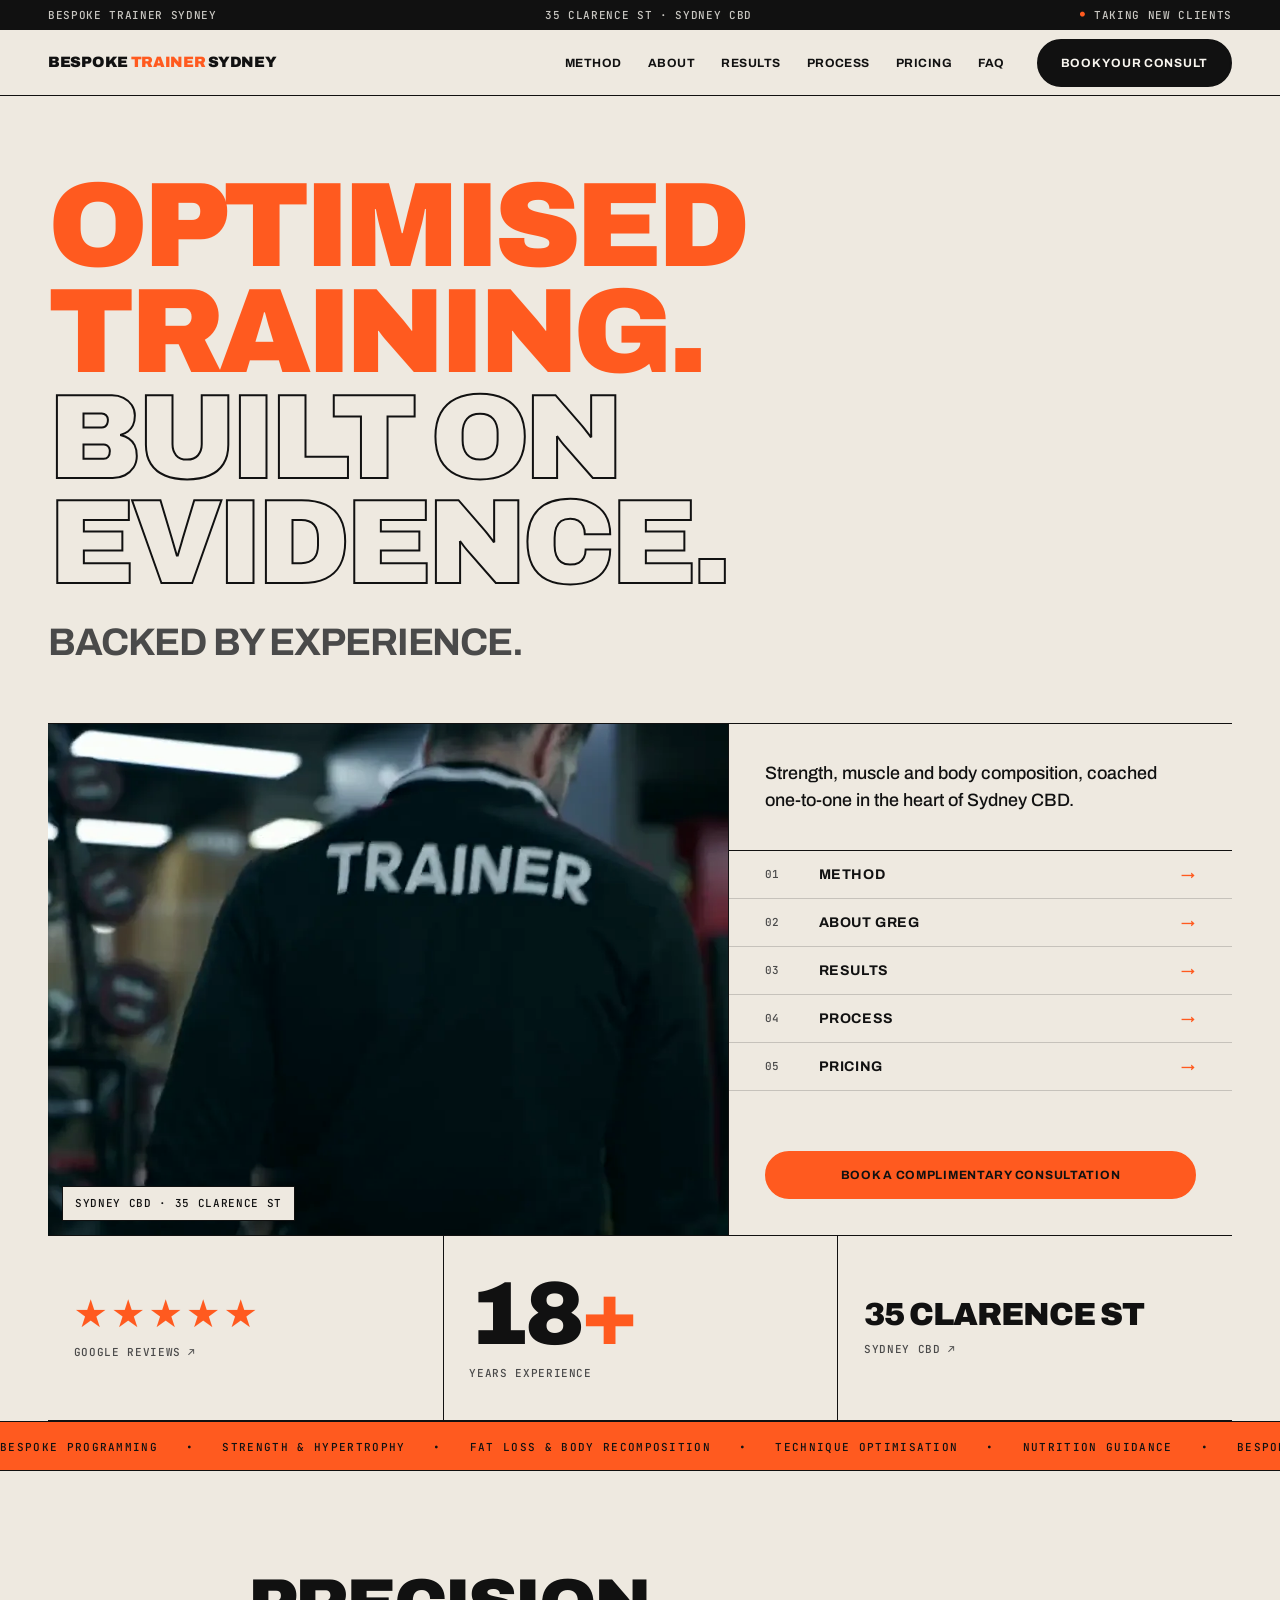
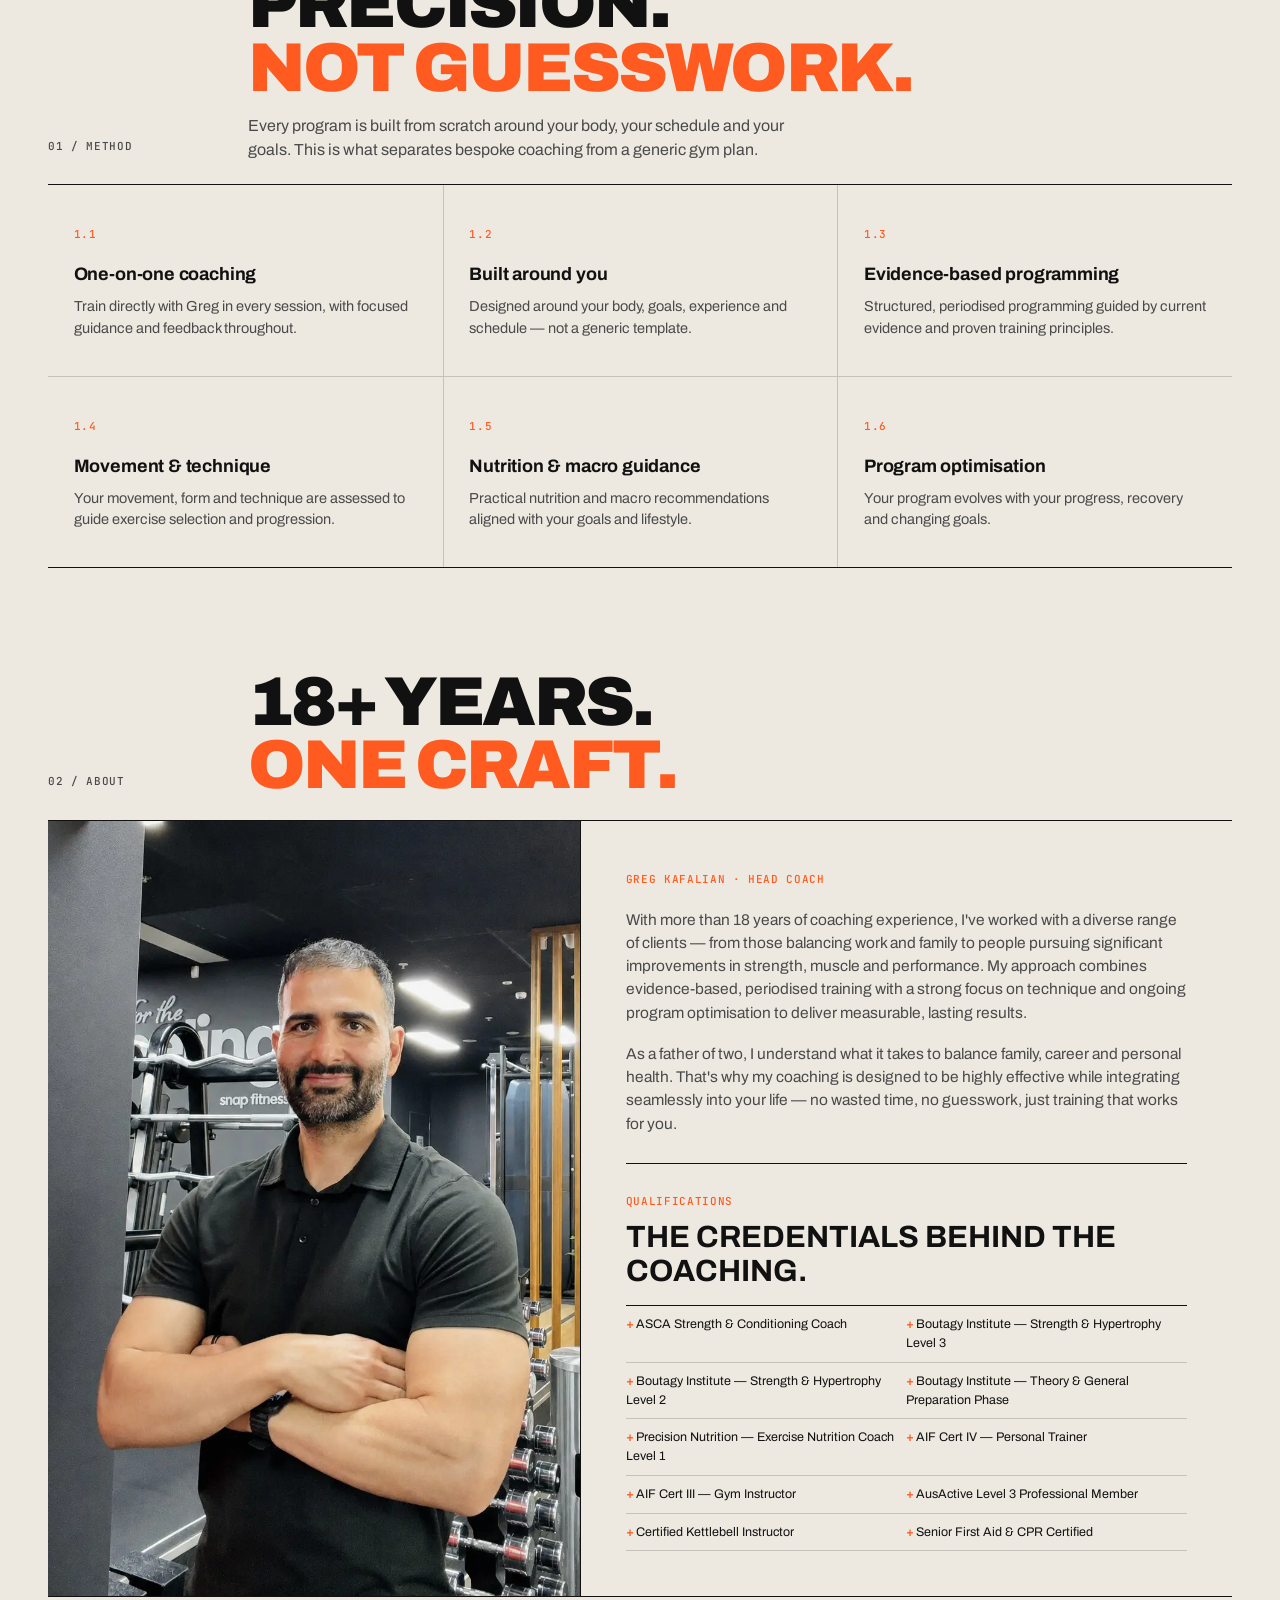
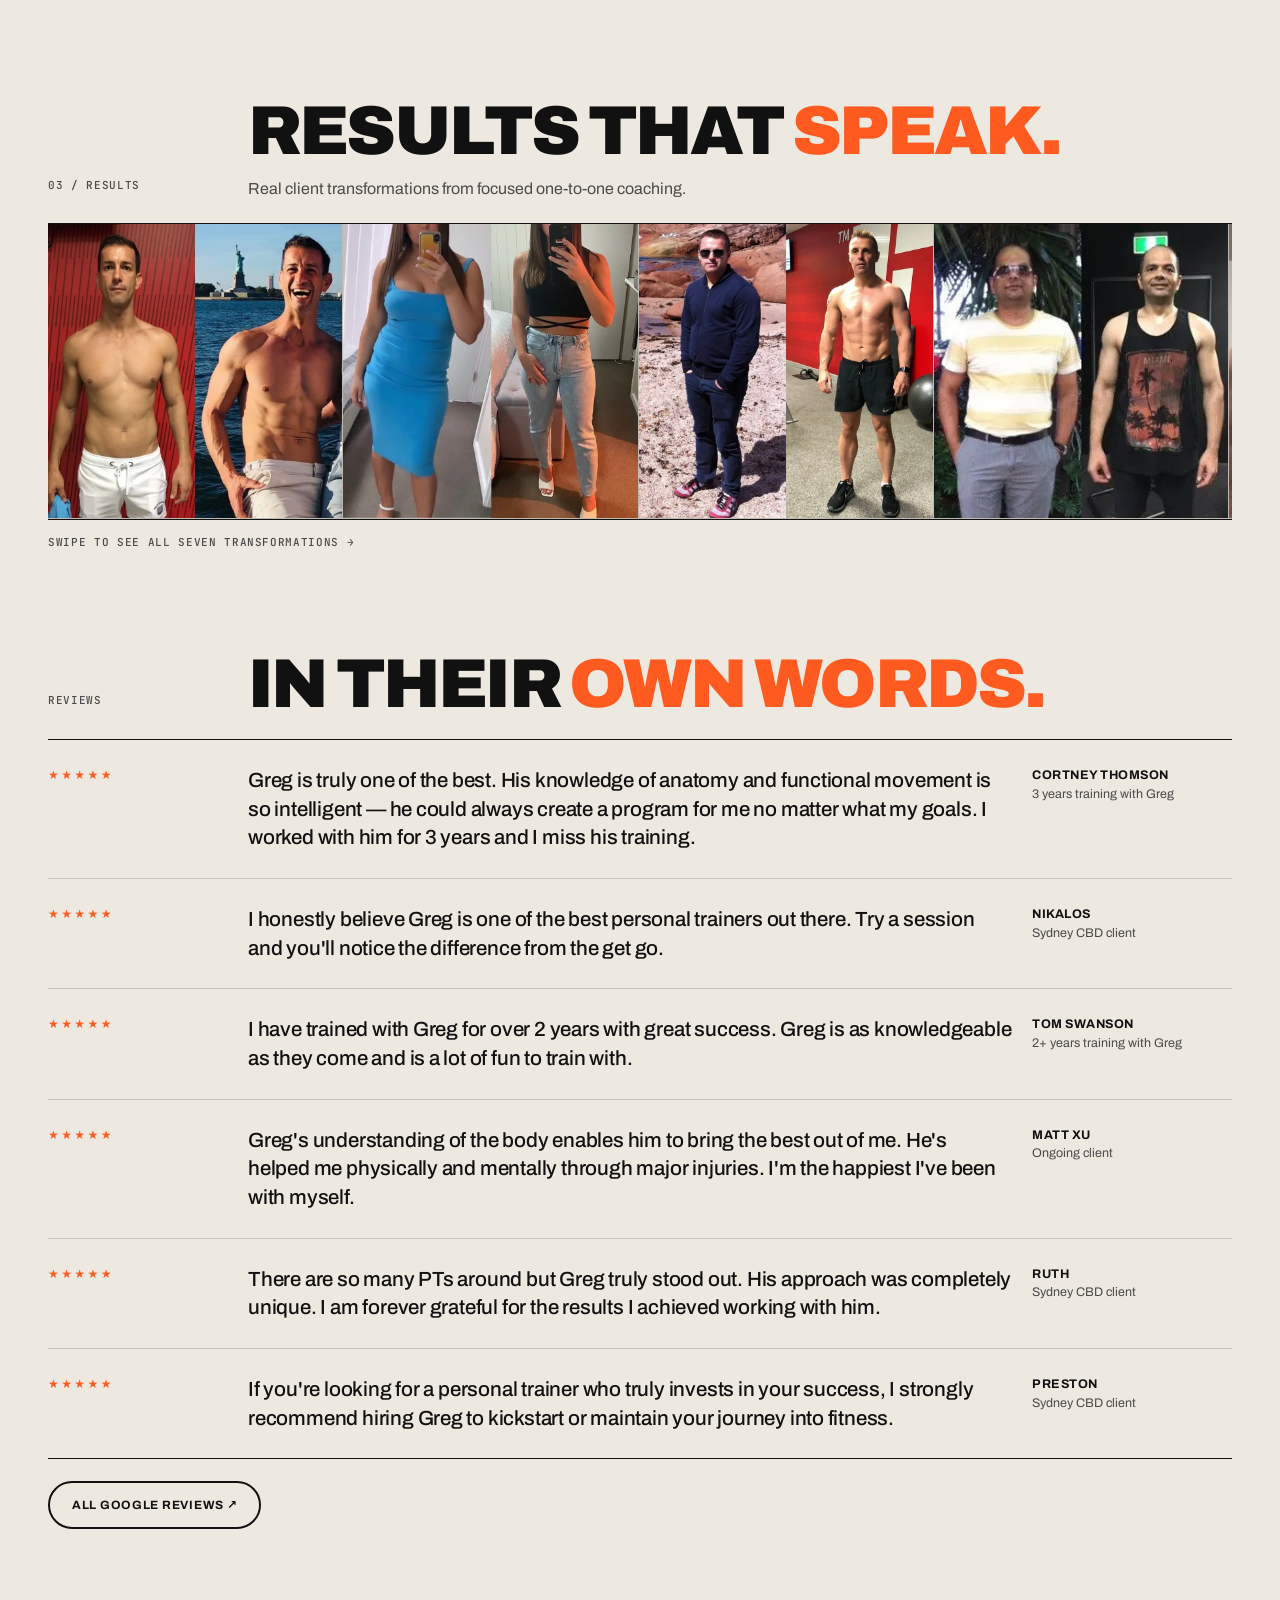
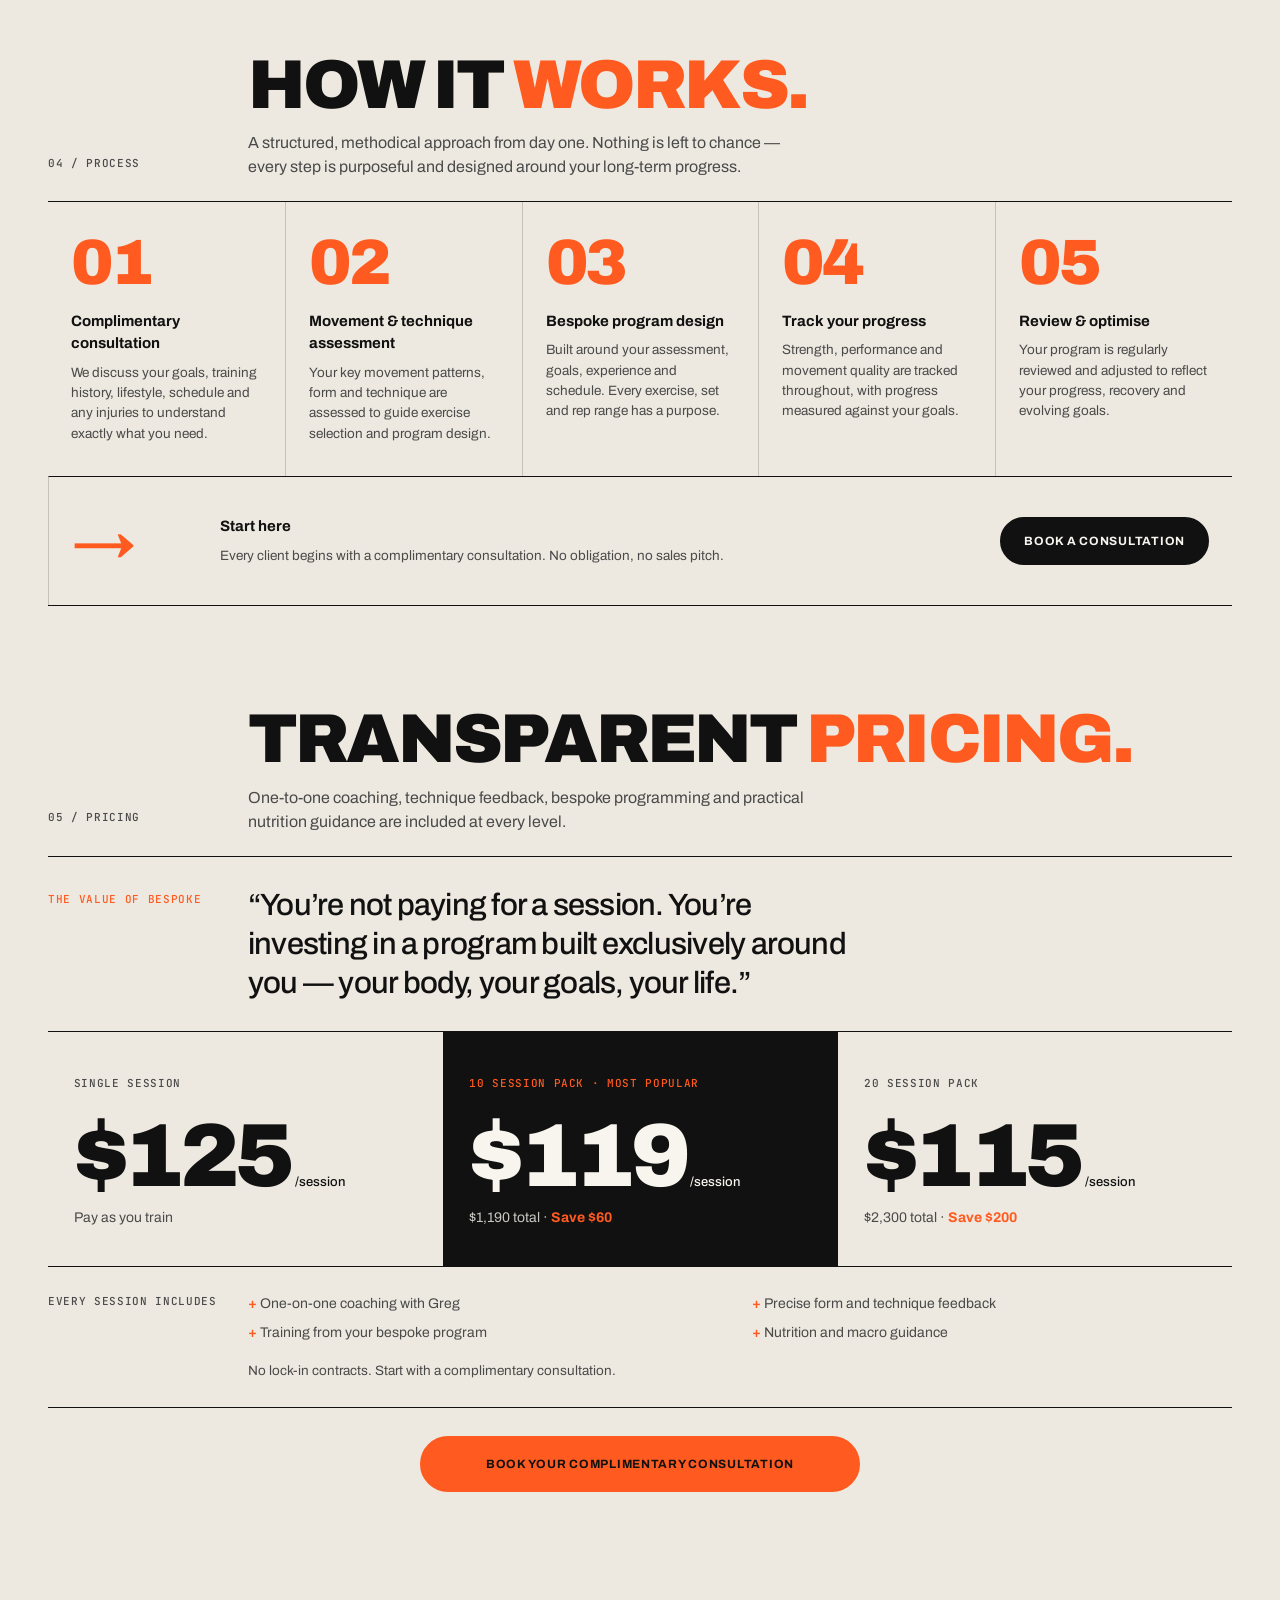
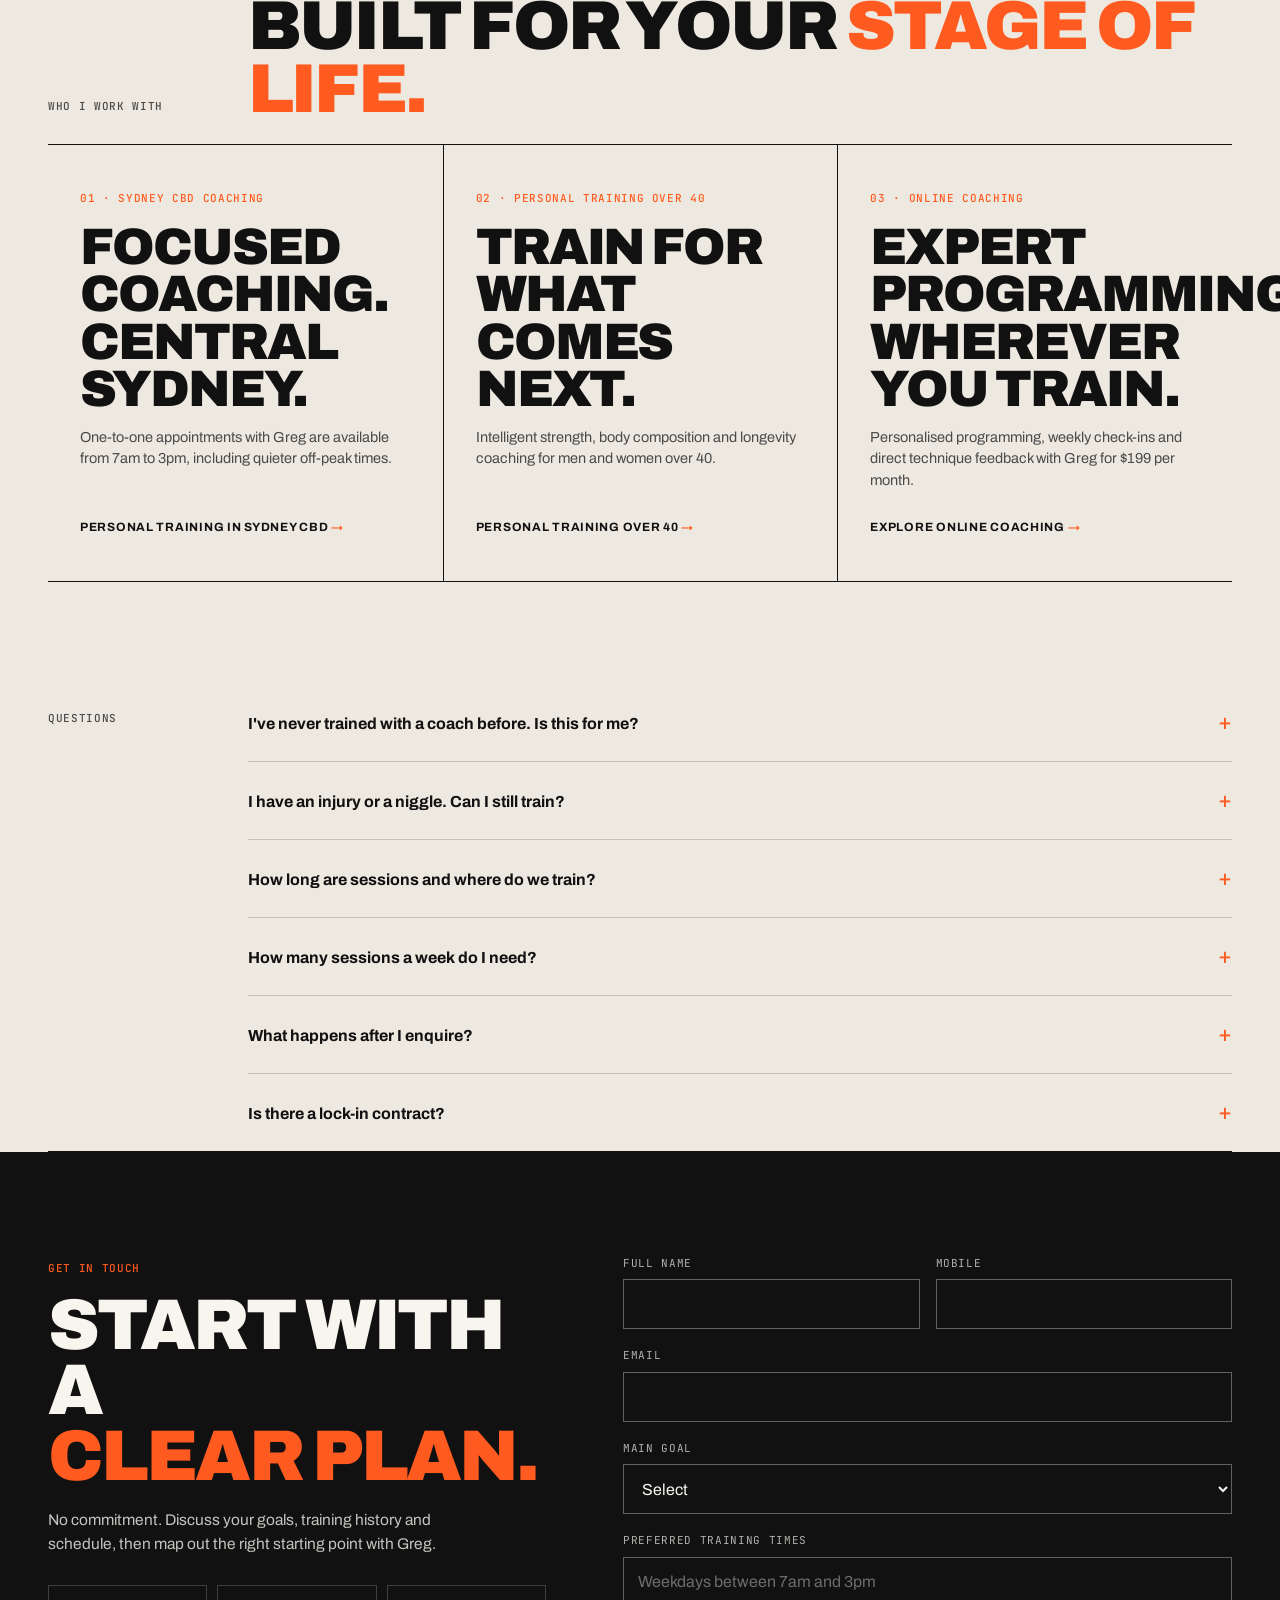
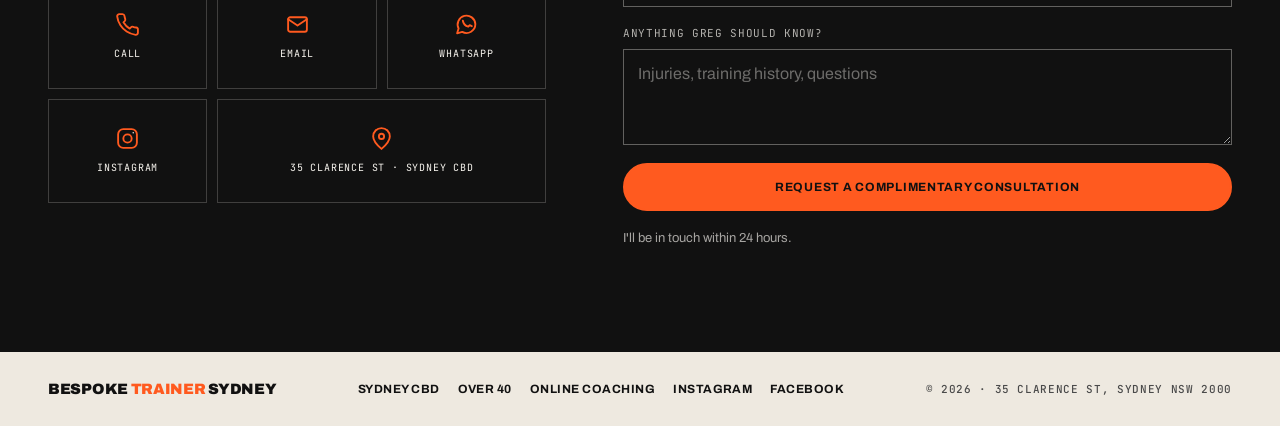
==== commit 72a04f4d: "Link new online coaching service" ====
--- a/index.html
+++ b/index.html
@@ -3,7 +3,7 @@
 <head>
 <meta charset="utf-8">
 <meta name="viewport" content="width=device-width,initial-scale=1">
-<title>Personal Trainer Sydney CBD | Bespoke Trainer Sydney</title>
+<title>Sydney Bespoke Trainer | Strength & Muscle Coaching</title>
 <meta name="description" content="Evidence-based personal training in Sydney CBD with Greg Kafalian. Build muscle, lose body fat and get stronger with one-on-one coaching. Complimentary consultation.">
 <link rel="canonical" href="https://sydneybespoketrainer.com/">
 <link rel="alternate" hreflang="en-AU" href="https://sydneybespoketrainer.com/">
@@ -14,7 +14,7 @@
 <meta property="og:site_name" content="Bespoke Trainer Sydney">
 <meta property="og:locale" content="en_AU">
 <meta property="og:url" content="https://sydneybespoketrainer.com/">
-<meta property="og:title" content="Personal Trainer Sydney CBD | Bespoke Trainer Sydney">
+<meta property="og:title" content="Sydney Bespoke Trainer | Strength & Muscle Coaching">
 <meta property="og:description" content="Evidence-based, one-on-one personal training in Sydney CBD. Programs built around your body, goals and schedule. Complimentary consultation.">
 <meta property="og:image" content="https://sydneybespoketrainer.com/assets/hero-poster.v1.jpg">
 <meta property="og:image:secure_url" content="https://sydneybespoketrainer.com/assets/hero-poster.v1.jpg">
@@ -23,7 +23,7 @@
 <meta property="og:image:height" content="720">
 <meta property="og:image:alt" content="Greg Kafalian coaching a client in Sydney CBD">
 <meta name="twitter:card" content="summary_large_image">
-<meta name="twitter:title" content="Personal Trainer Sydney CBD | Bespoke Trainer Sydney">
+<meta name="twitter:title" content="Sydney Bespoke Trainer | Strength & Muscle Coaching">
 <meta name="twitter:description" content="Evidence-based one-on-one personal training in Sydney CBD with Greg Kafalian.">
 <meta name="twitter:image" content="https://sydneybespoketrainer.com/assets/hero-poster.v1.jpg">
 <meta name="twitter:image:alt" content="Greg Kafalian coaching a client in Sydney CBD">
@@ -196,7 +196,7 @@
   .inc li::before { content: '+ '; color: var(--orange); font-weight: 700; }
 
   /* ---------- WHO: two doors ---------- */
-  .doors { display: grid; grid-template-columns: 1fr 1fr; border-bottom: 1px solid var(--line); }
+  .doors { display: grid; grid-template-columns: repeat(3, minmax(0, 1fr)); border-bottom: 1px solid var(--line); }
   .door { display: flex; flex-direction: column; padding: clamp(24px, 3.5vw, 48px) clamp(16px, 2.5vw, 36px); text-decoration: none; }
   .door + .door { border-left: 1px solid var(--line); }
   .door:hover { background: var(--white); }
@@ -363,6 +363,13 @@
   }
   @media (prefers-reduced-motion: reduce) { .ticker-track { animation: none; } }
 </style>
+<script async src="https://www.googletagmanager.com/gtag/js?id=G-W6RP41ZV96"></script>
+<script>
+  window.dataLayer = window.dataLayer || [];
+  function gtag(){dataLayer.push(arguments);}
+  gtag('js', new Date());
+  gtag('config', 'G-W6RP41ZV96');
+</script>
 </head>
 <body>
 
@@ -565,6 +572,12 @@
           <p>Intelligent strength, body composition and longevity coaching for men and women over 40.</p>
           <span class="go">Personal training over 40</span>
         </a>
+        <a class="door" href="/online-coaching/">
+          <span class="mono">03 · Online Coaching</span>
+          <h3>Expert programming. Wherever you train.</h3>
+          <p>Personalised programming, weekly check-ins and direct technique feedback with Greg for $199 per month.</p>
+          <span class="go">Explore online coaching</span>
+        </a>
       </div>
     </div>
   </section>
@@ -622,6 +635,7 @@
     <div class="foot-links">
       <a href="/personal-trainer-sydney-cbd/">Sydney CBD</a>
       <a href="/personal-training-over-40-sydney/">Over 40</a>
+      <a href="/online-coaching/">Online Coaching</a>
       <a href="https://www.instagram.com/krikorkafalian" target="_blank" rel="noopener">Instagram</a>
       <a href="https://www.facebook.com/share/1D1FVuDjF2/" target="_blank" rel="noopener">Facebook</a>
     </div>
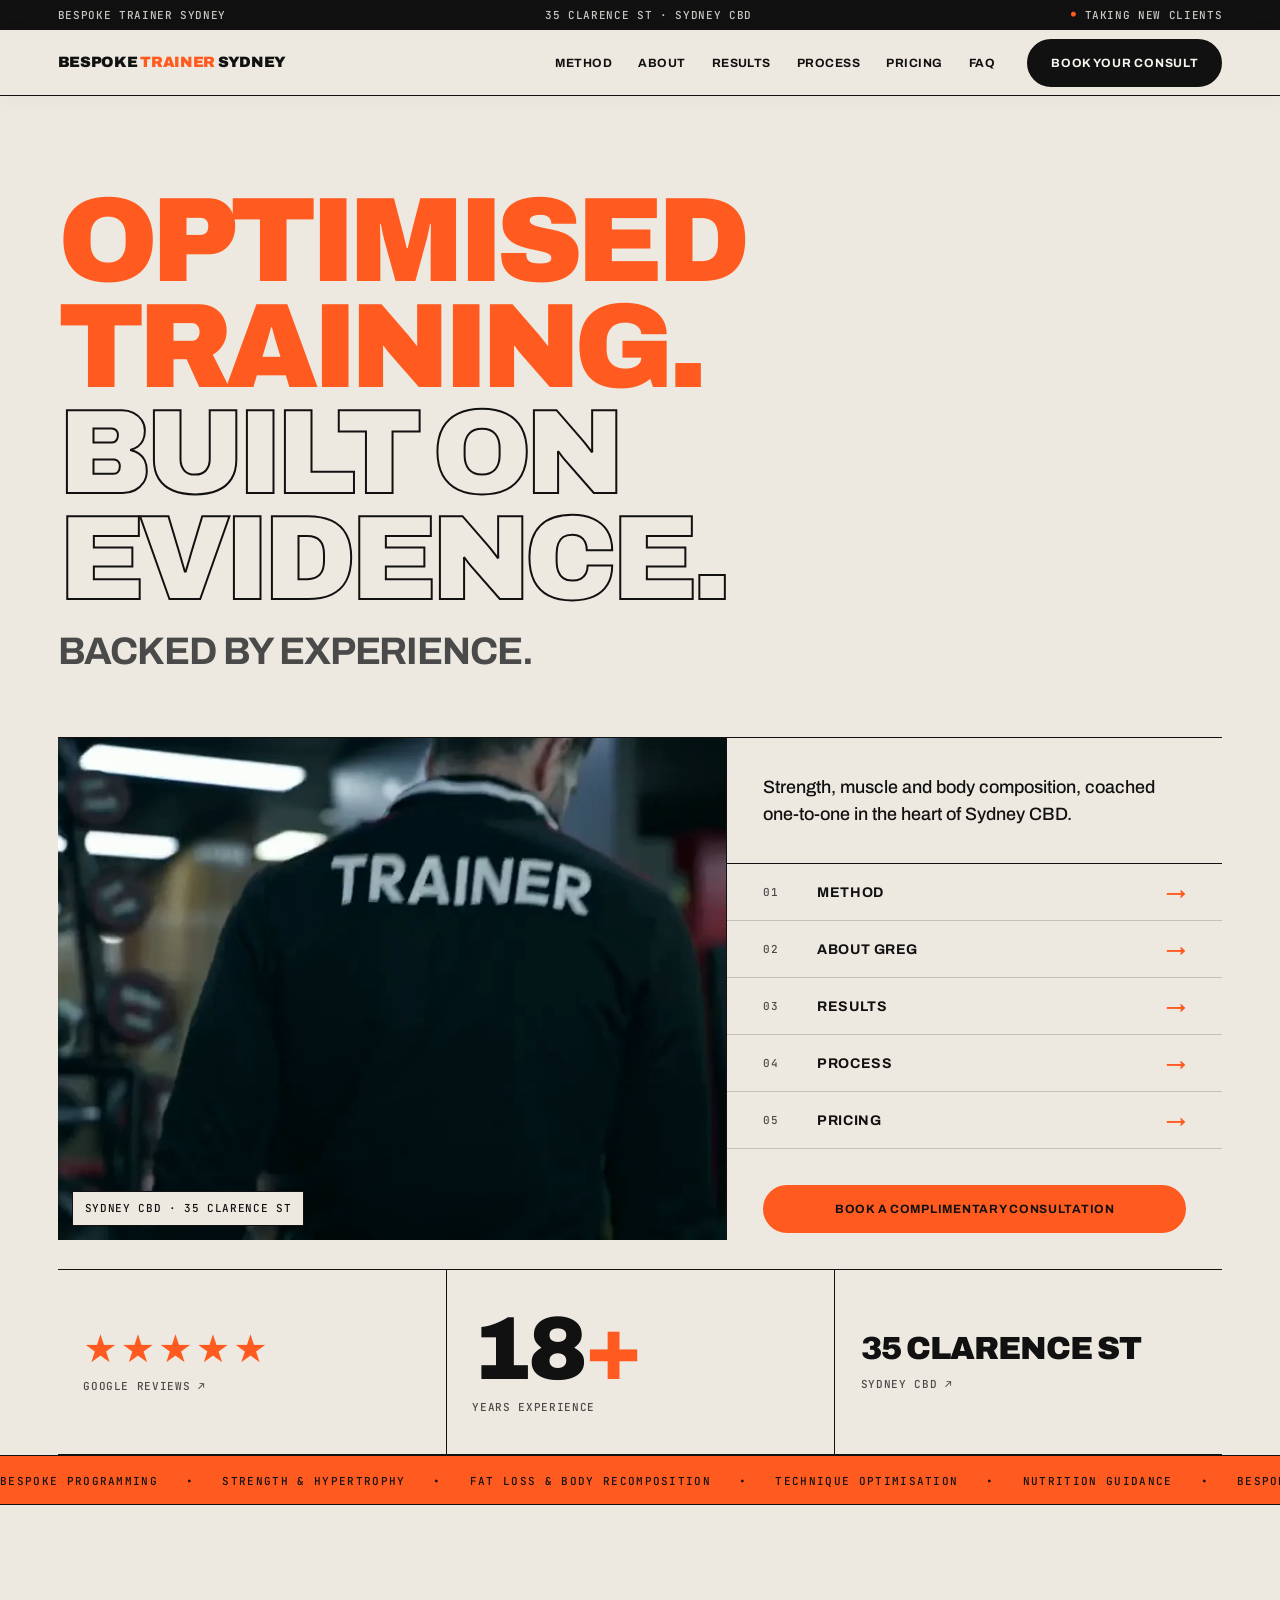
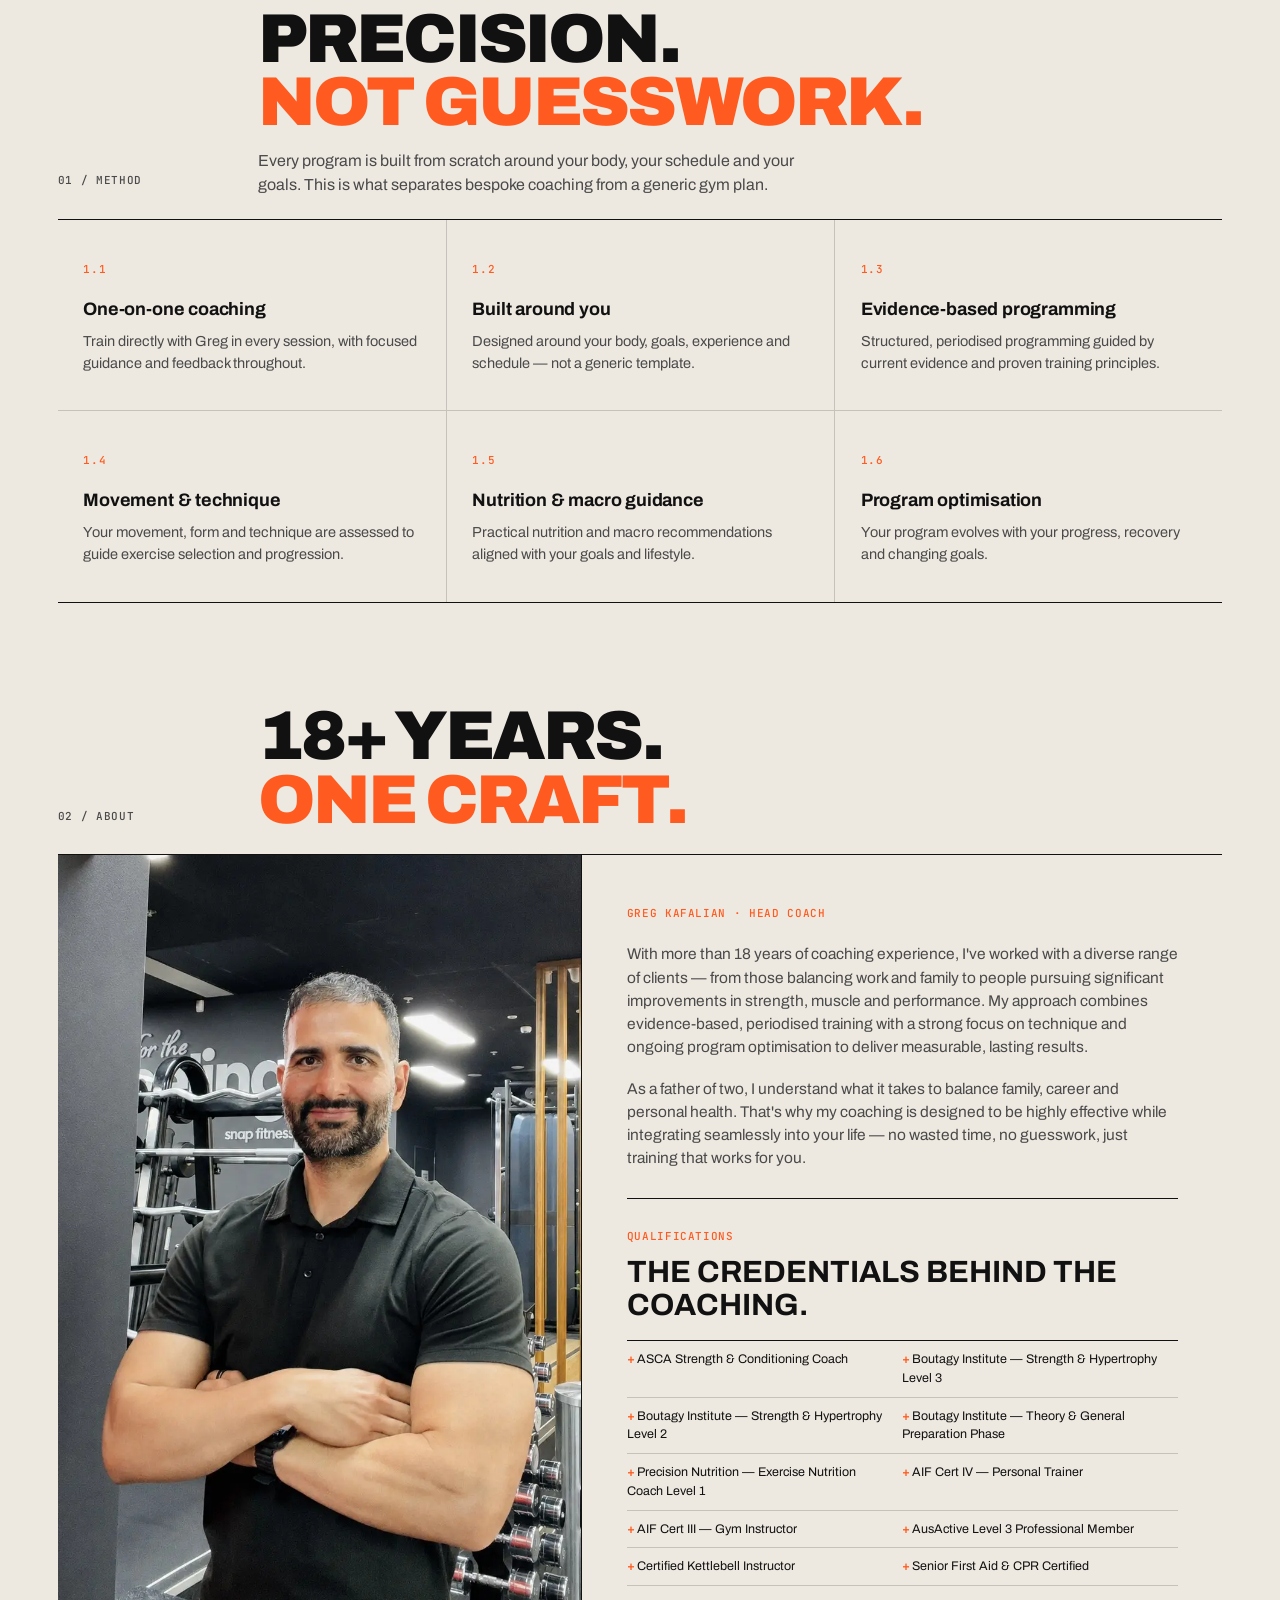
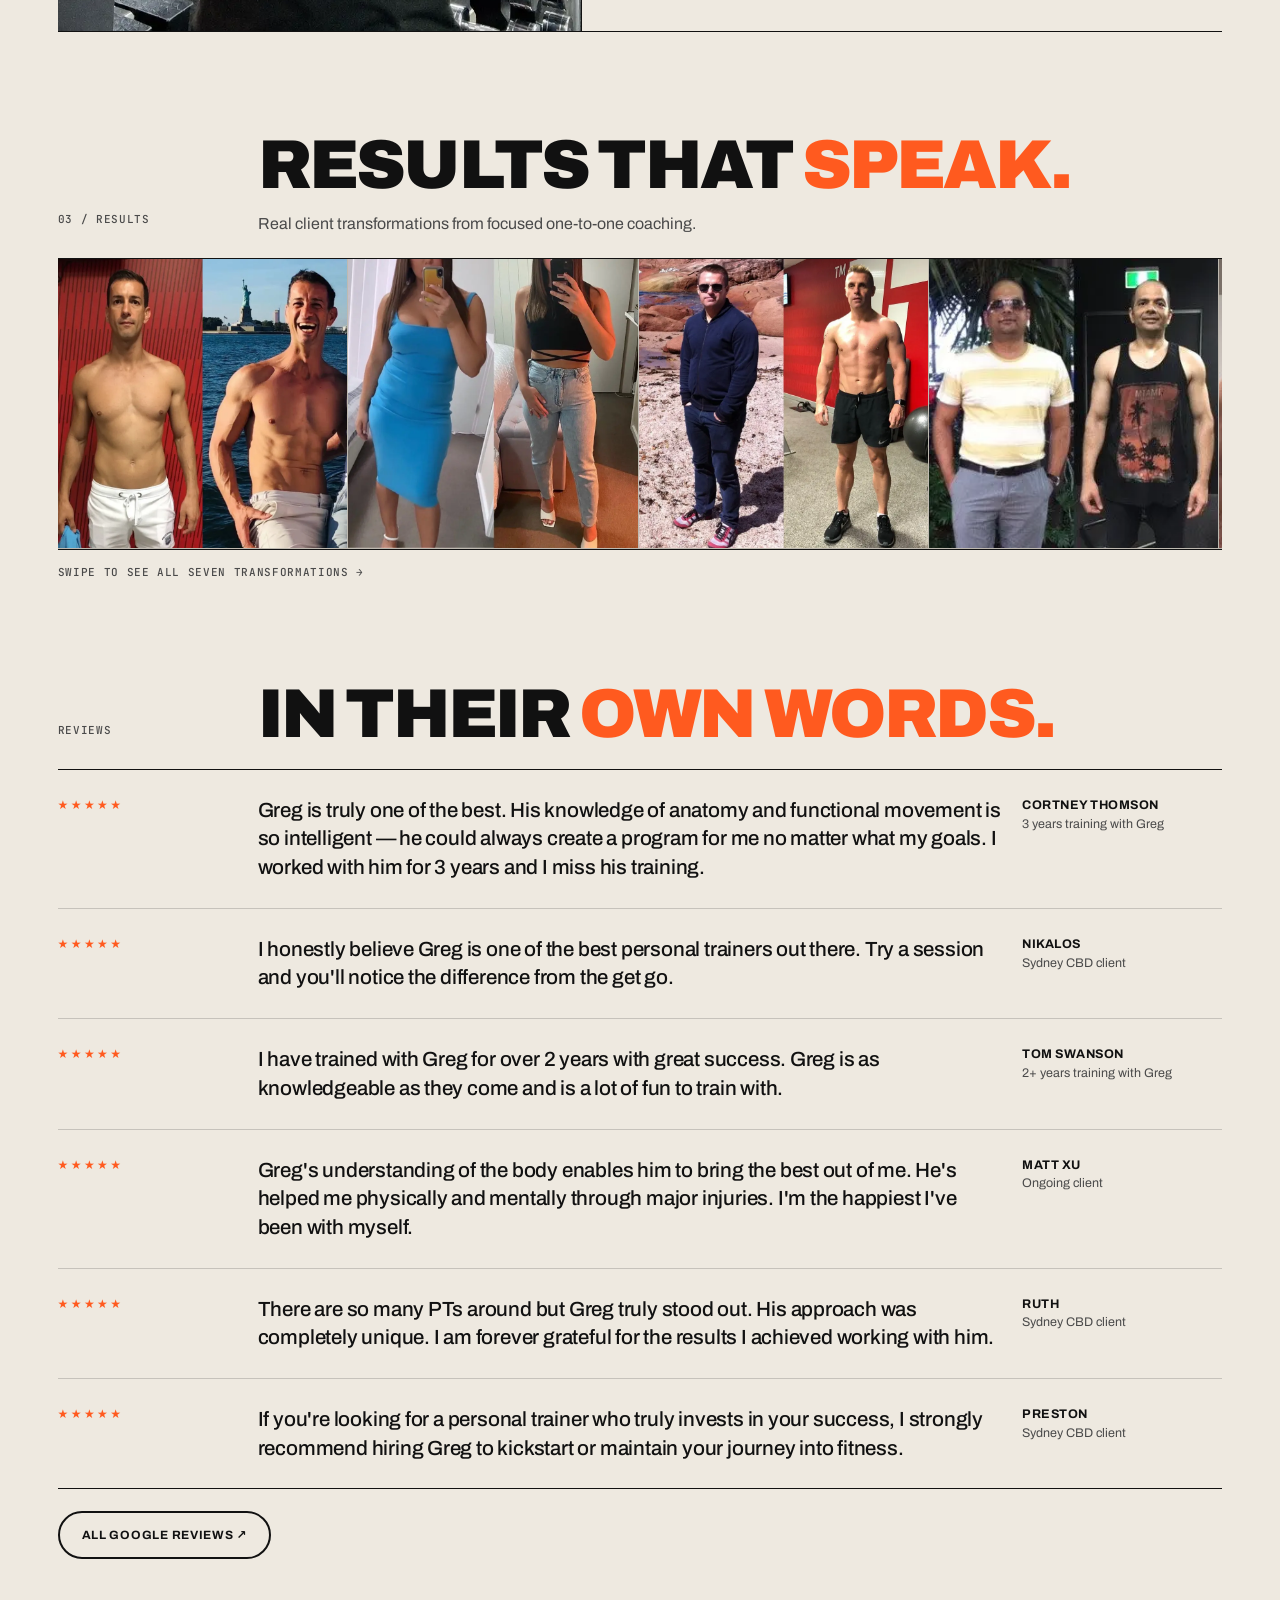
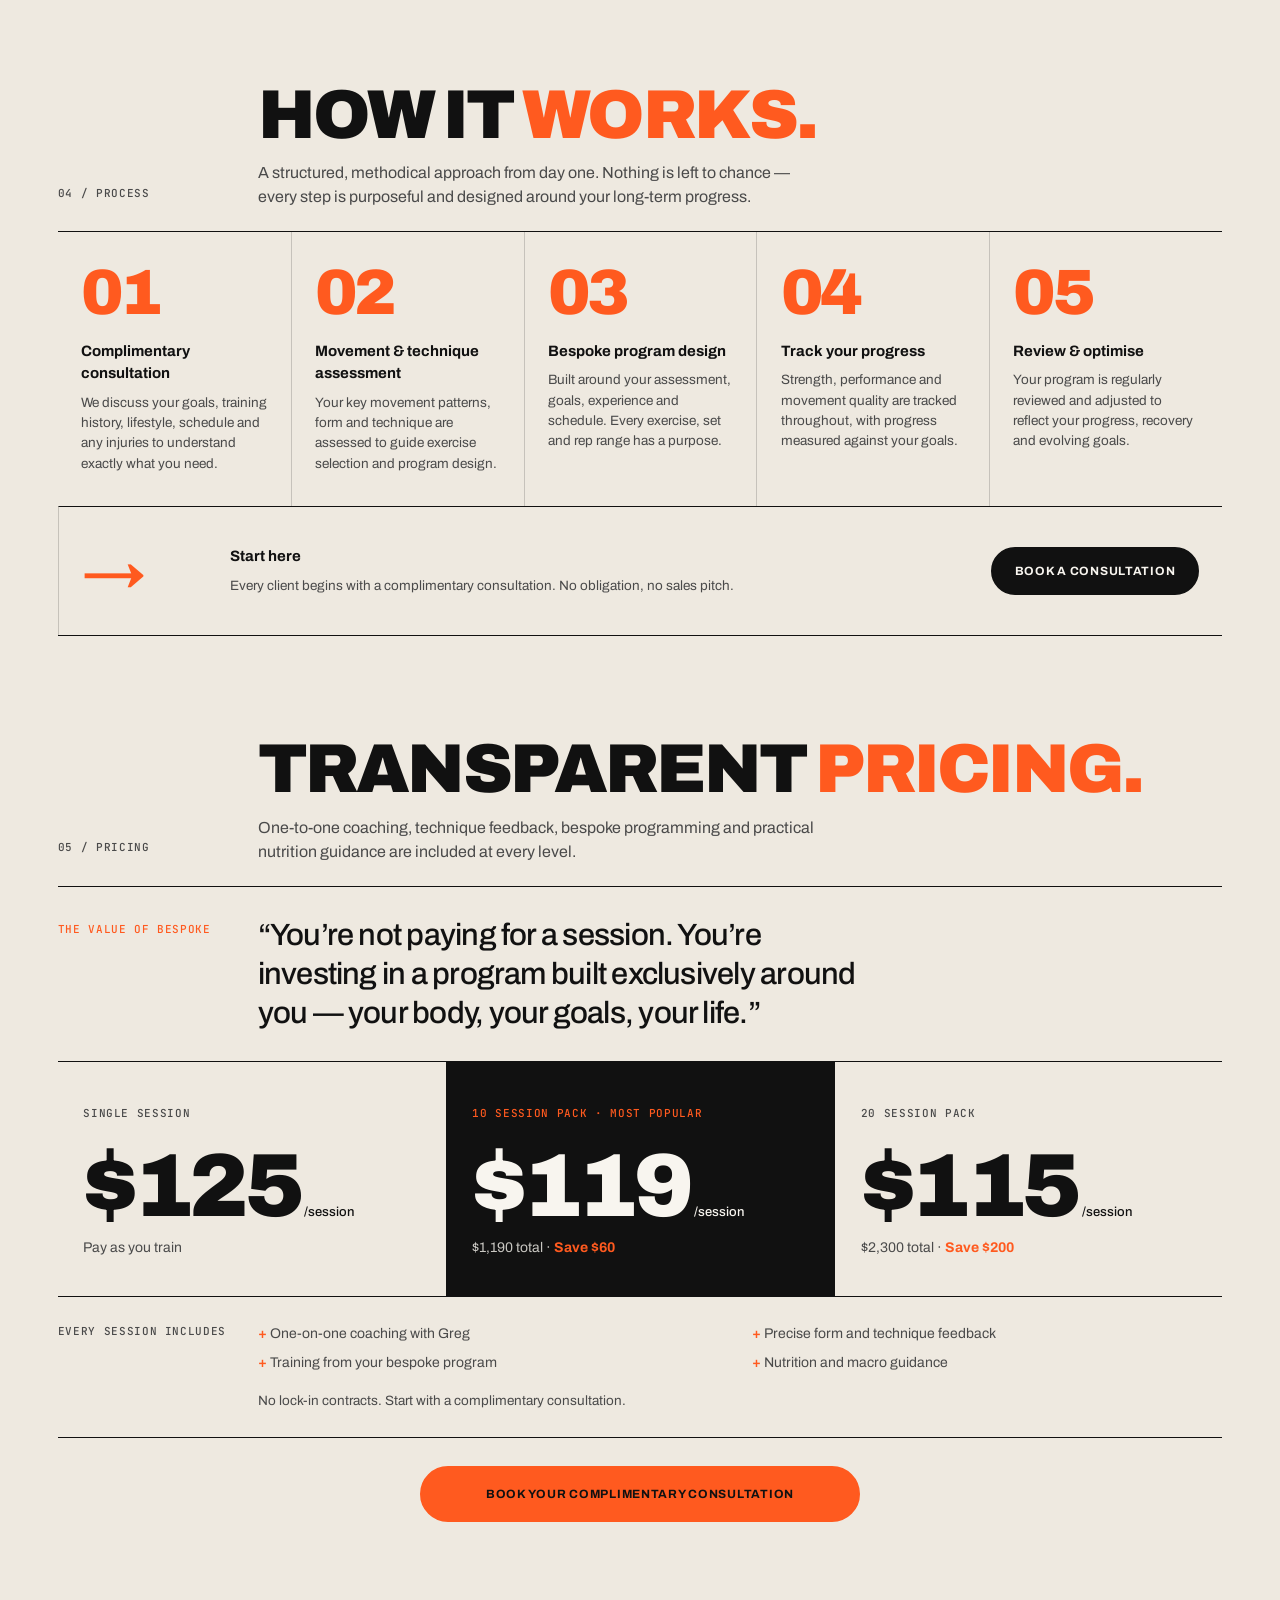
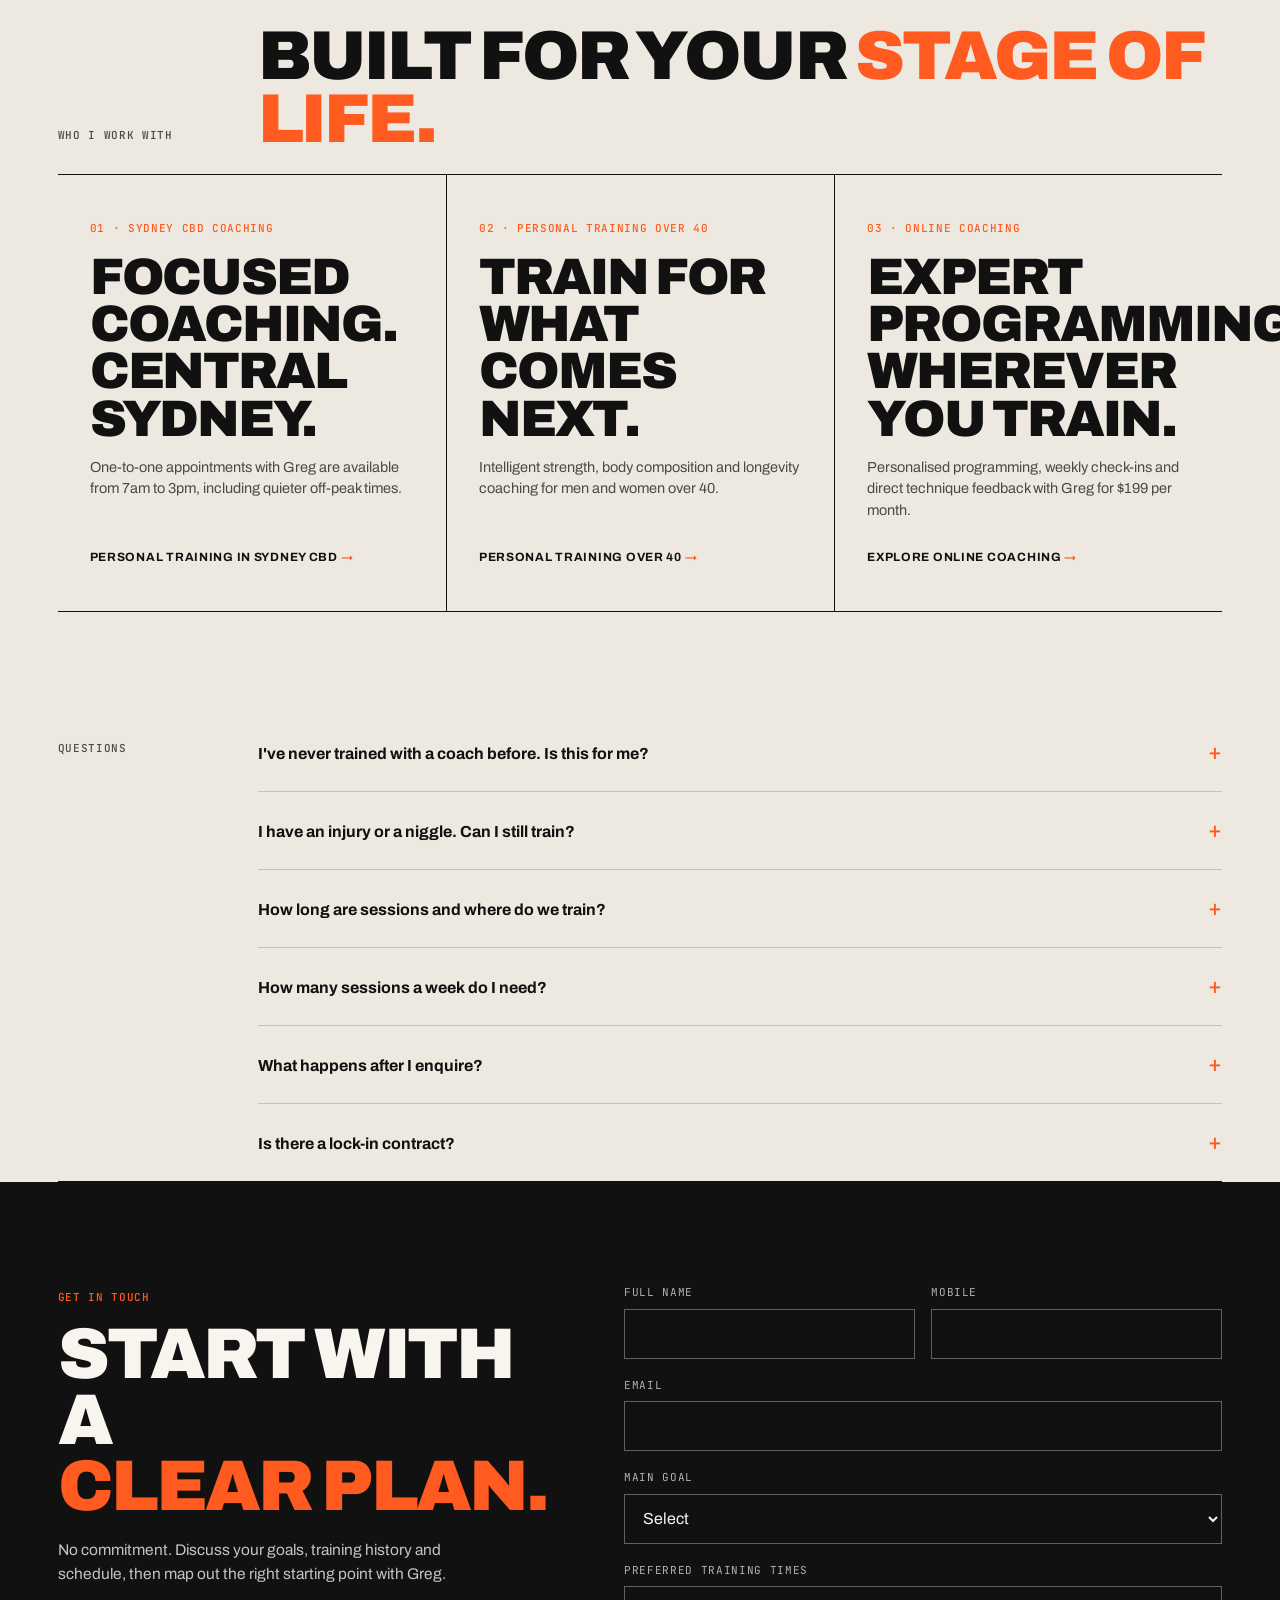
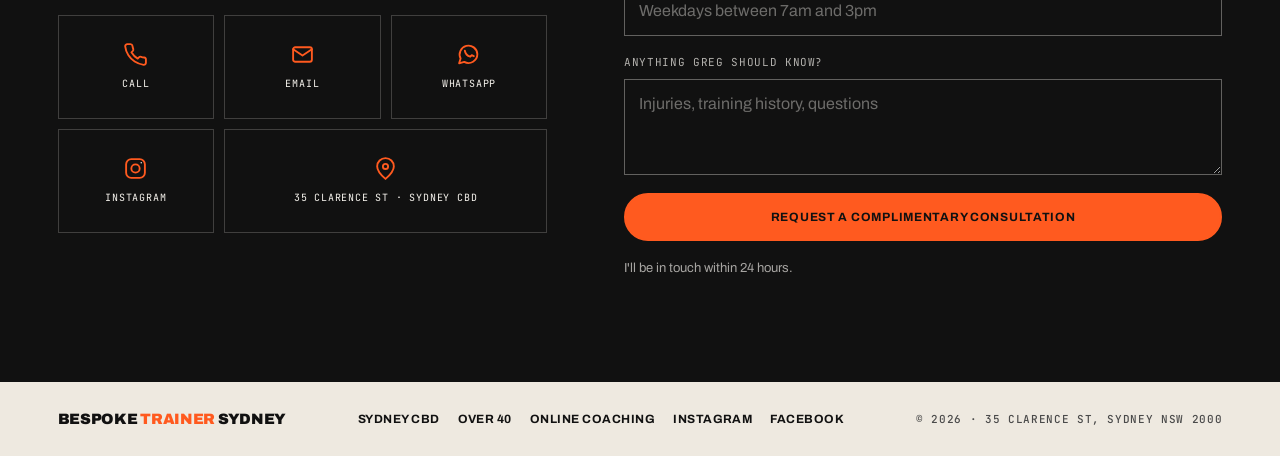
==== commit 34105908: "Polish homepage interactions, spacing and mobile typography" ====
--- a/index.html
+++ b/index.html
@@ -362,6 +362,55 @@
     .ticker { width: 100%; max-width: 100%; }
   }
   @media (prefers-reduced-motion: reduce) { .ticker-track { animation: none; } }
+
+  /* ---------- PREMIUM VISUAL POLISH — OCT 2026 ---------- */
+  :root { --max: 1360px; --g: clamp(20px, 4.5vw, 64px); }
+  body { font-optical-sizing: auto; }
+  ::selection { background: var(--orange); color: #111; }
+  .nav { box-shadow: 0 4px 24px rgba(17,17,17,.035); }
+  .links a { position: relative; transition: color .2s ease; }
+  .links a::after { content: ''; position: absolute; left: 12px; right: 12px; bottom: 4px; height: 2px; background: var(--orange); transform: scaleX(0); transform-origin: left; transition: transform .22s ease; }
+  .links a:hover::after, .links a:focus-visible::after { transform: scaleX(1); }
+  .btn { transition: background .22s ease, color .22s ease, border-color .22s ease, transform .22s ease, box-shadow .22s ease; }
+  .btn:hover { transform: translateY(-2px); box-shadow: 0 8px 20px rgba(17,17,17,.13); }
+  .btn:active { transform: translateY(0); box-shadow: none; }
+  .hero { padding-top: clamp(52px, 7.2vw, 110px); }
+  .hero h1 { letter-spacing: -.055em; text-wrap: balance; }
+  .hero-sub { max-width: 28ch; line-height: 1.12; }
+  .hero-grid { margin-top: clamp(36px, 5vw, 72px); }
+  .hero-media img, .hero-media video { transition: transform .65s cubic-bezier(.2,.65,.2,1); }
+  .hero-media:hover img, .hero-media:hover video { transform: scale(1.025); }
+  .index li a { transition: background .2s ease, padding-left .2s ease; }
+  .index li a:hover { padding-left: clamp(28px, 3.5vw, 44px); }
+  .index li a .arr { font-size: 20px; transition: transform .2s ease; }
+  .index li a:hover .arr { transform: translateX(5px); }
+  .figure { transition: background .2s ease; }
+  .shots { scroll-padding-inline: 8px; }
+  .shot img { transition: transform .45s ease; }
+  .shot:hover img { transform: scale(1.025); }
+  .contact-action { transition: border-color .2s ease, background .2s ease, transform .2s ease; }
+  .contact-action:hover { transform: translateY(-2px); }
+  .field input, .field select, .field textarea { transition: border-color .2s ease, box-shadow .2s ease; }
+  .field input:focus, .field select:focus, .field textarea:focus { border-color: var(--orange); box-shadow: 0 0 0 2px rgba(255,90,31,.15); }
+  @media (max-width: 960px) {
+    .hero { padding-top: 48px; }
+    .hero h1 { letter-spacing: -.045em; }
+    .hero-media:hover img, .hero-media:hover video { transform: none; }
+  }
+  @media (max-width: 600px) {
+    :root { --g: 18px; }
+    .hero { padding-top: 36px; }
+    .hero-grid { margin-top: 28px; }
+    .nav { box-shadow: 0 4px 16px rgba(17,17,17,.05); }
+    .links a::after { left: 4px; right: 4px; bottom: 2px; }
+    .hero-sub { line-height: 1.16; }
+    .index li a:hover { padding-left: clamp(22px, 3vw, 36px); }
+    .btn:hover, .contact-action:hover { transform: none; }
+  }
+  @media (prefers-reduced-motion: reduce) {
+    .btn, .index li a, .index li a .arr, .hero-media img, .hero-media video, .shot img, .contact-action, .links a::after { transition: none !important; transform: none !important; }
+  }
+
 </style>
 <script async src="https://www.googletagmanager.com/gtag/js?id=G-W6RP41ZV96"></script>
 <script>
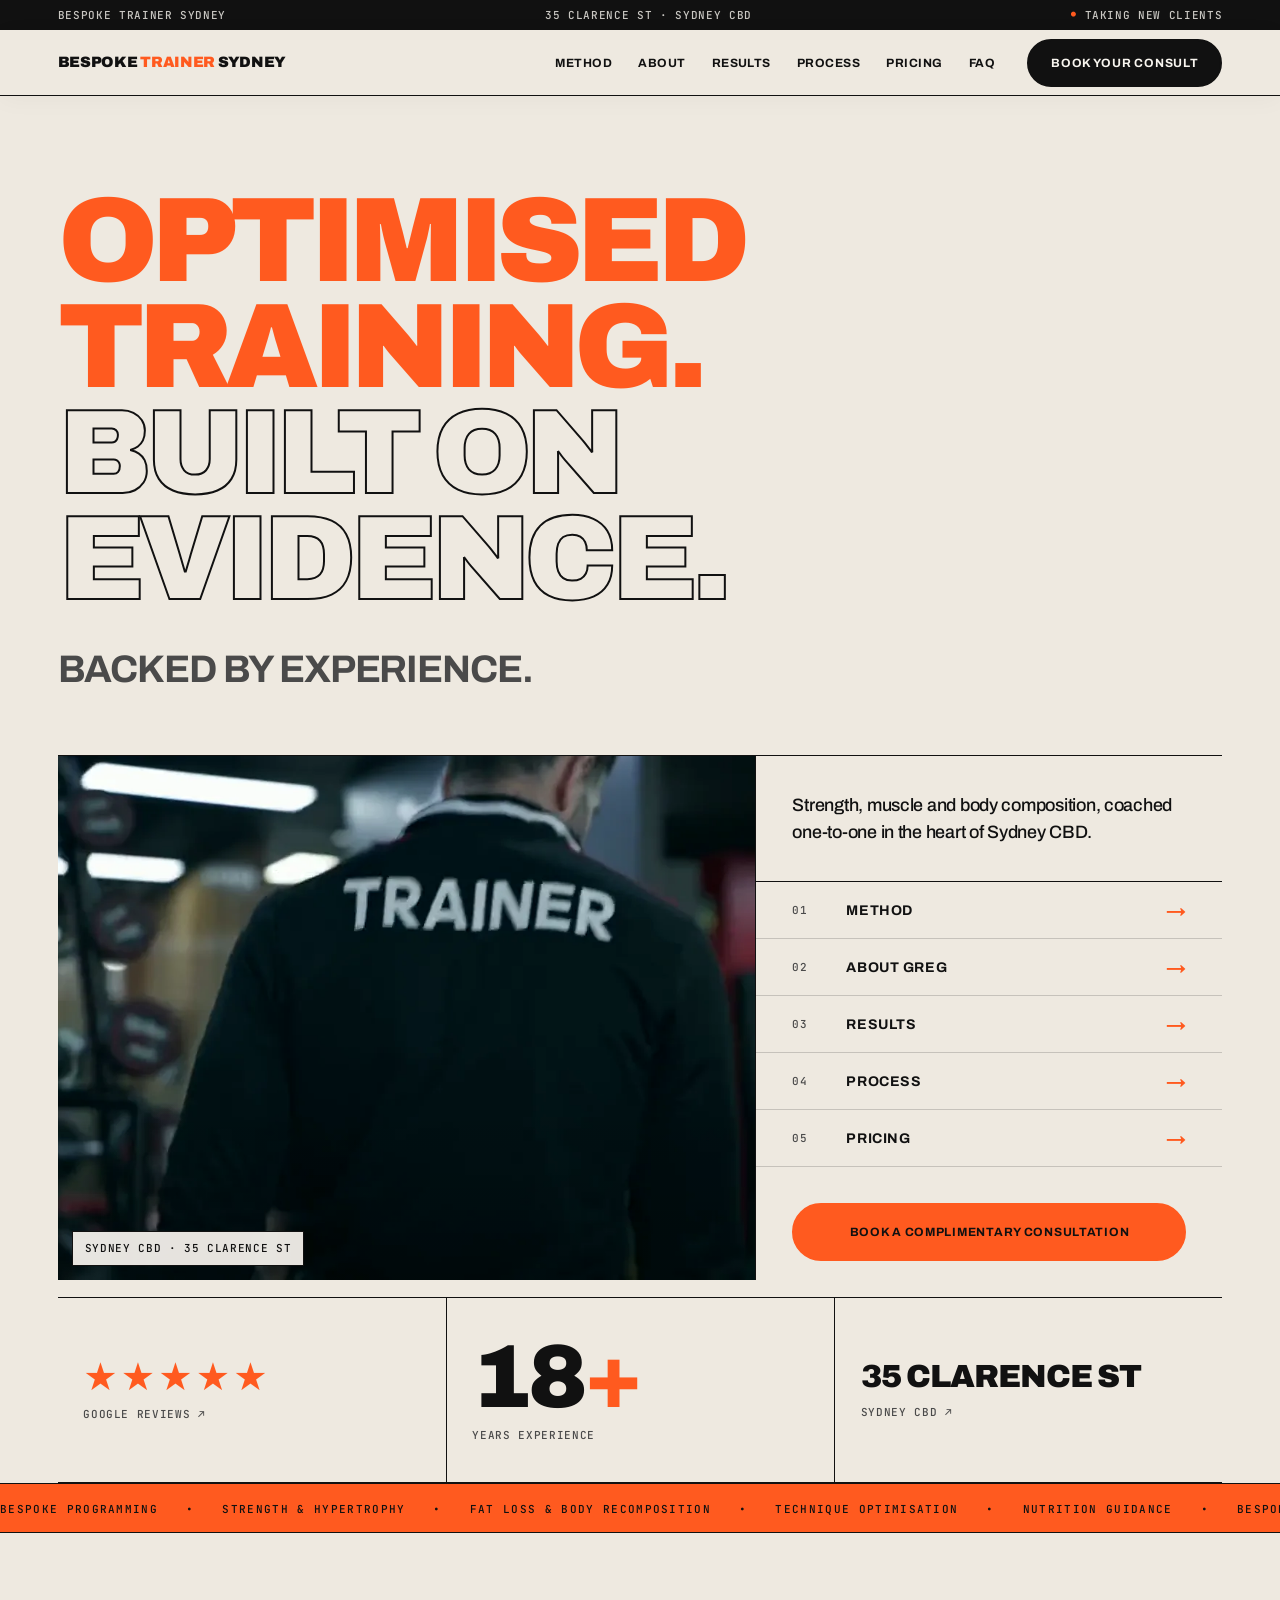
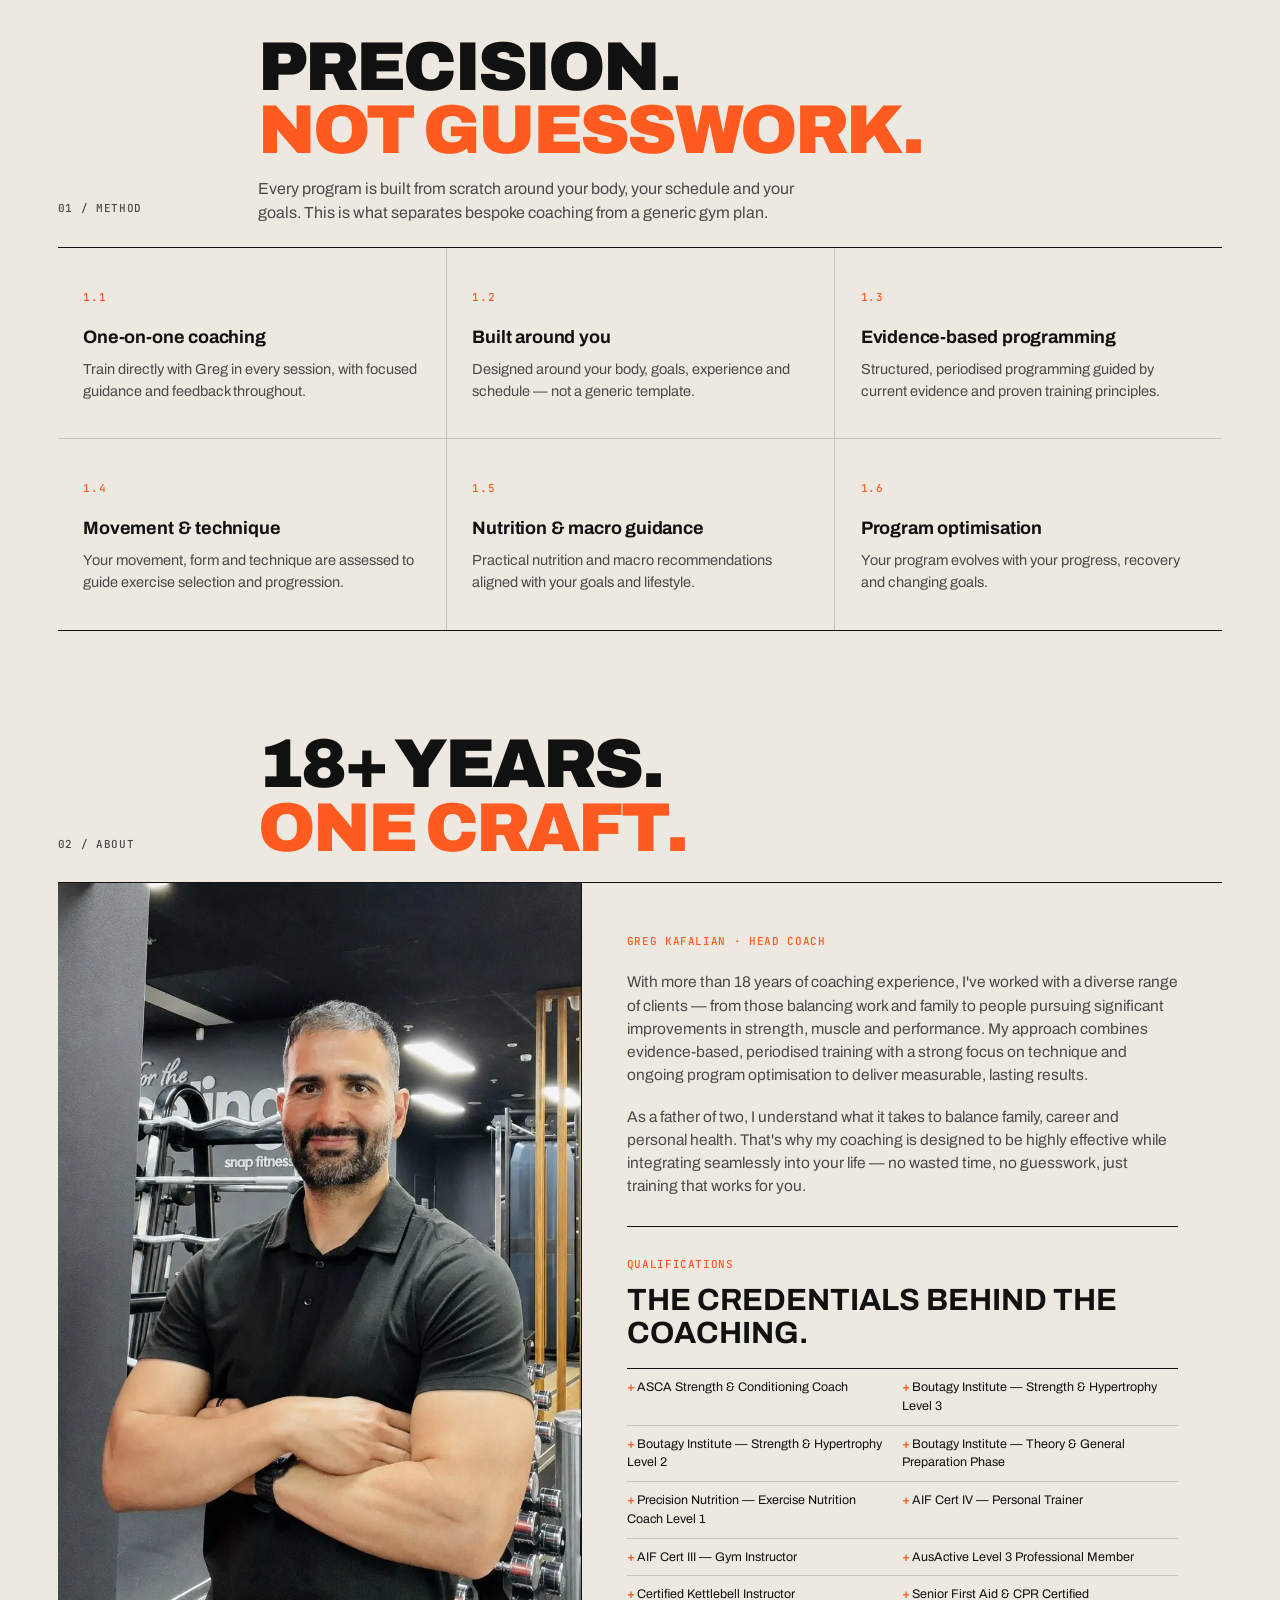
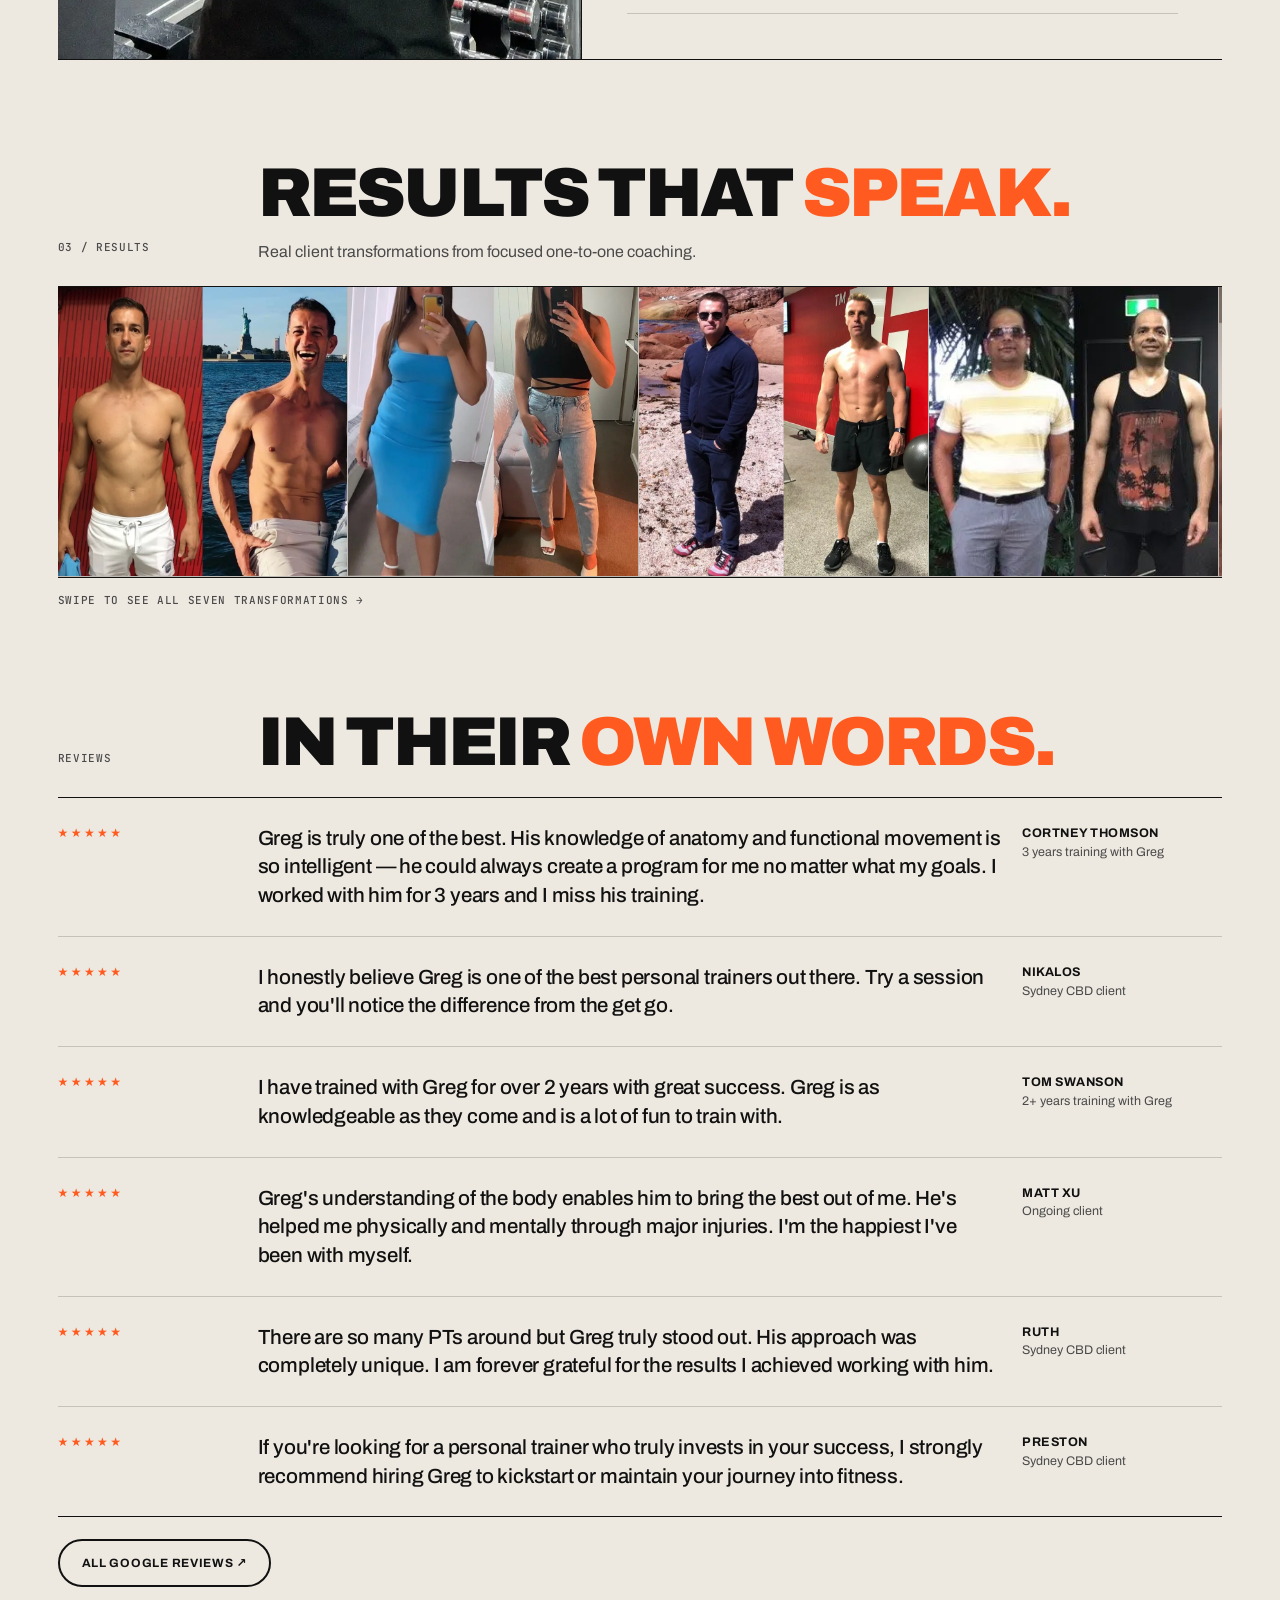
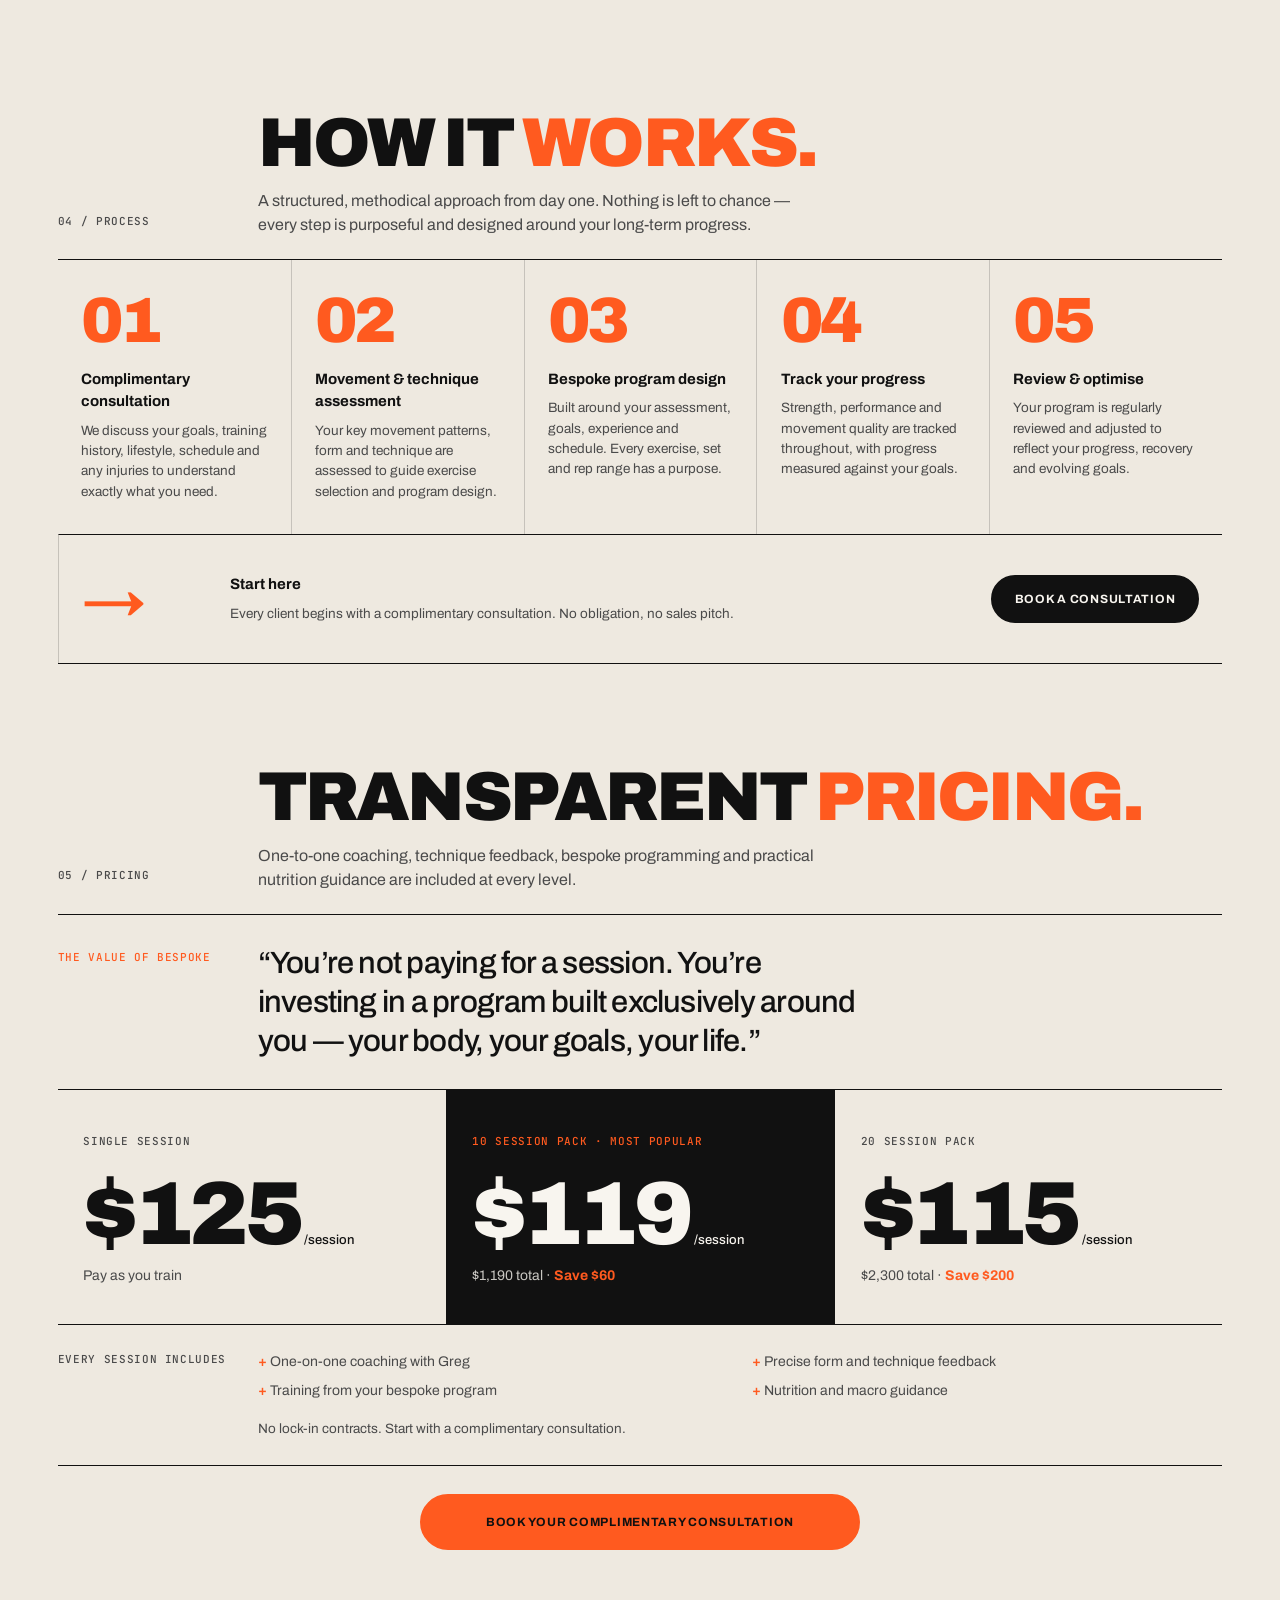
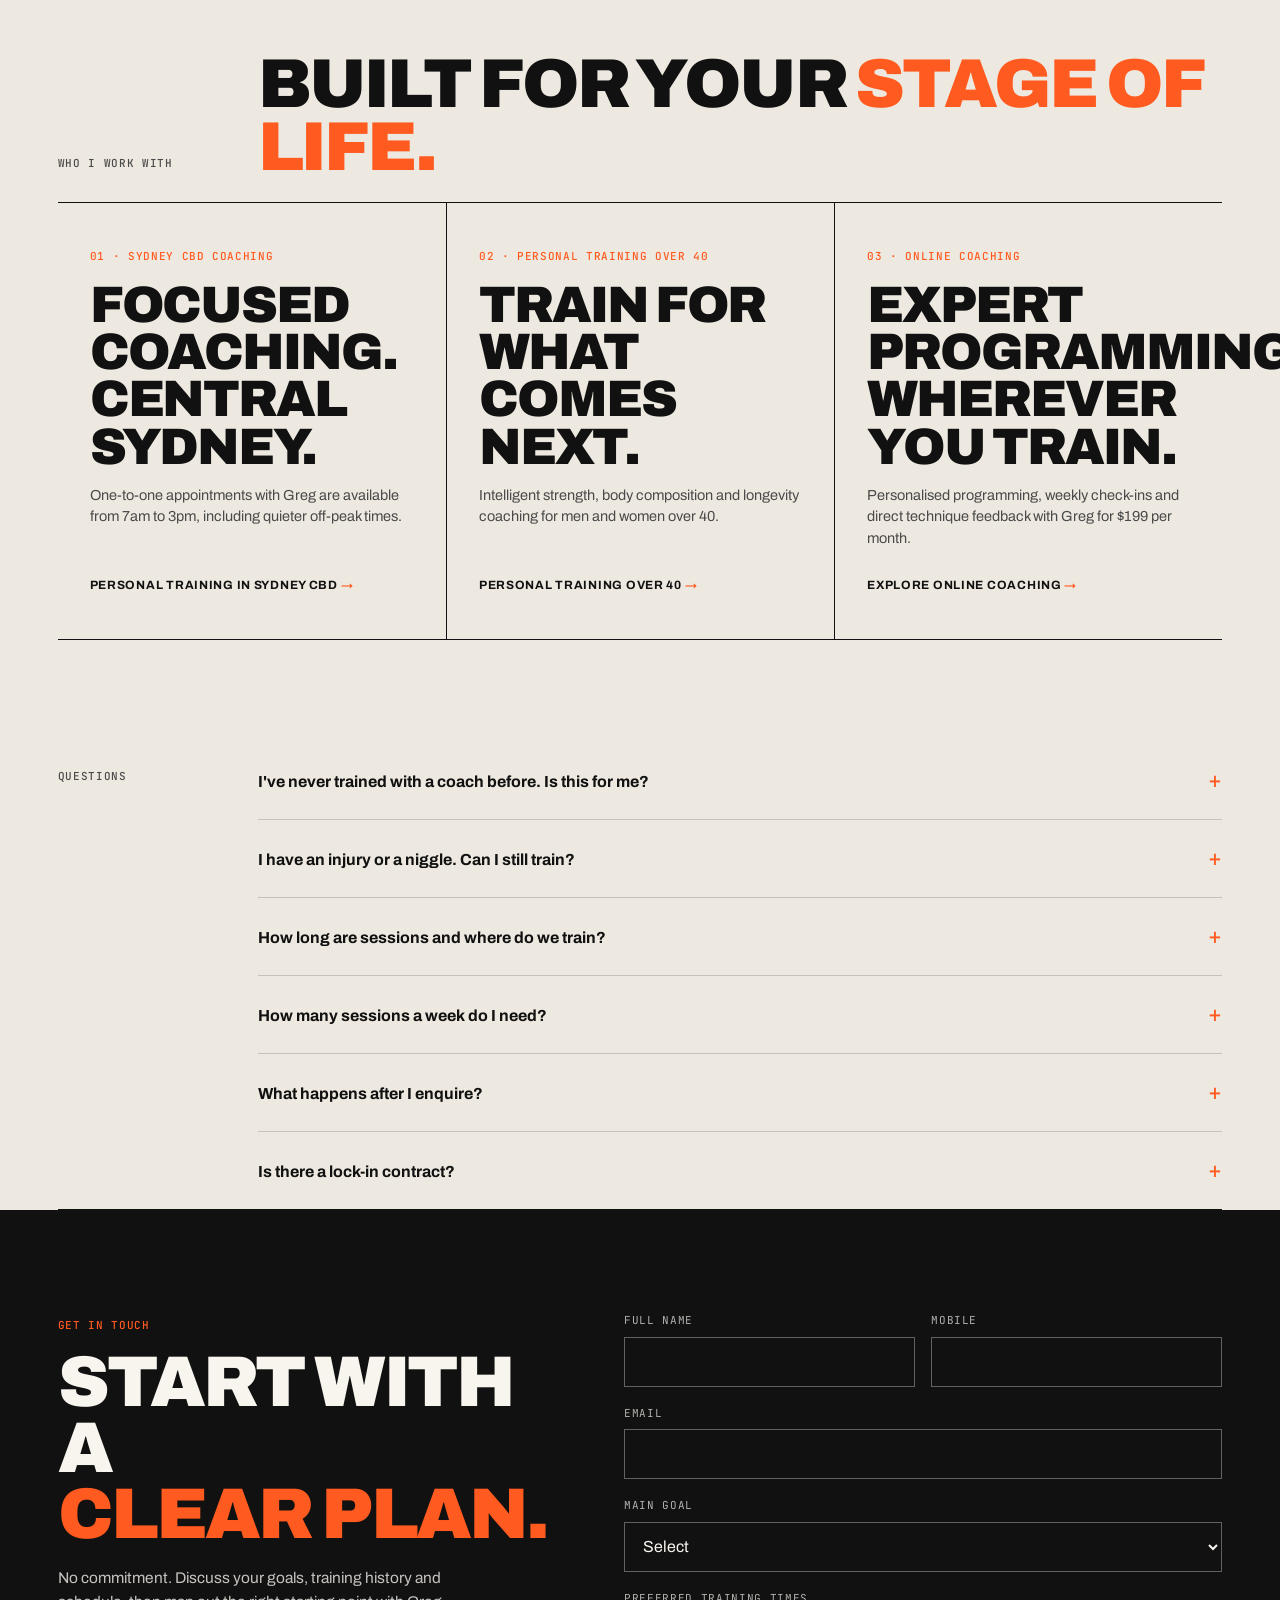
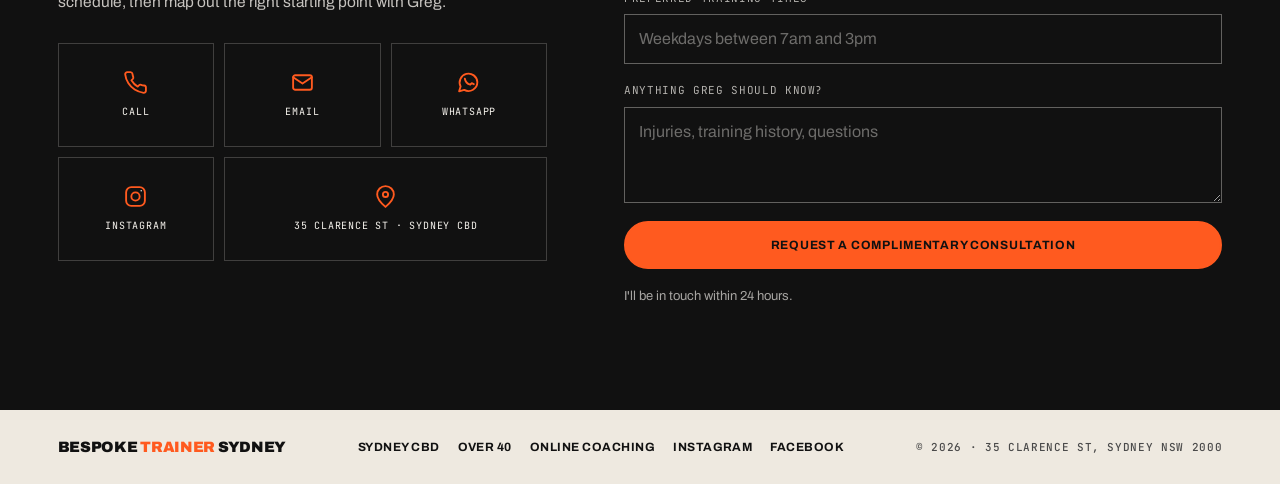
==== commit 0832e767: "Refine hero media treatment, consultation CTA and responsive rhythm" ====
--- a/index.html
+++ b/index.html
@@ -411,6 +411,28 @@
     .btn, .index li a, .index li a .arr, .hero-media img, .hero-media video, .shot img, .contact-action, .links a::after { transition: none !important; transform: none !important; }
   }
 
+
+  /* ---------- HERO PRESENTATION REFINEMENTS ---------- */
+  .hero .wrap { position: relative; }
+  .hero h1 { max-width: 1200px; }
+  .hero-sub { margin-top: clamp(22px, 3vw, 36px); }
+  .hero-media::after { content: ''; position: absolute; inset: 0; pointer-events: none; background: linear-gradient(180deg, transparent 65%, rgba(0,0,0,.2)); }
+  .hero-media .tag { z-index: 1; backdrop-filter: blur(10px); -webkit-backdrop-filter: blur(10px); background: rgba(248,245,239,.93); }
+  .index .lede { font-size: clamp(17px, 1.55vw, 21px); line-height: 1.48; letter-spacing: -.015em; }
+  .index .cta-cell .btn { min-height: 58px; font-size: 12px; }
+  .trust-bar { position: relative; }
+  .trust-bar .figure { min-height: 150px; }
+  @media (min-width: 961px) {
+    .hero-grid { grid-template-columns: minmax(0, 1.2fr) minmax(330px, .8fr); }
+  }
+  @media (max-width: 600px) {
+    .hero-sub { margin-top: 18px; }
+    .hero-media .tag { font-size: 10px; }
+    .index .lede { font-size: 17px; }
+    .index .cta-cell .btn { min-height: 52px; }
+    .trust-bar .figure { min-height: 108px; }
+  }
+
 </style>
 <script async src="https://www.googletagmanager.com/gtag/js?id=G-W6RP41ZV96"></script>
 <script>
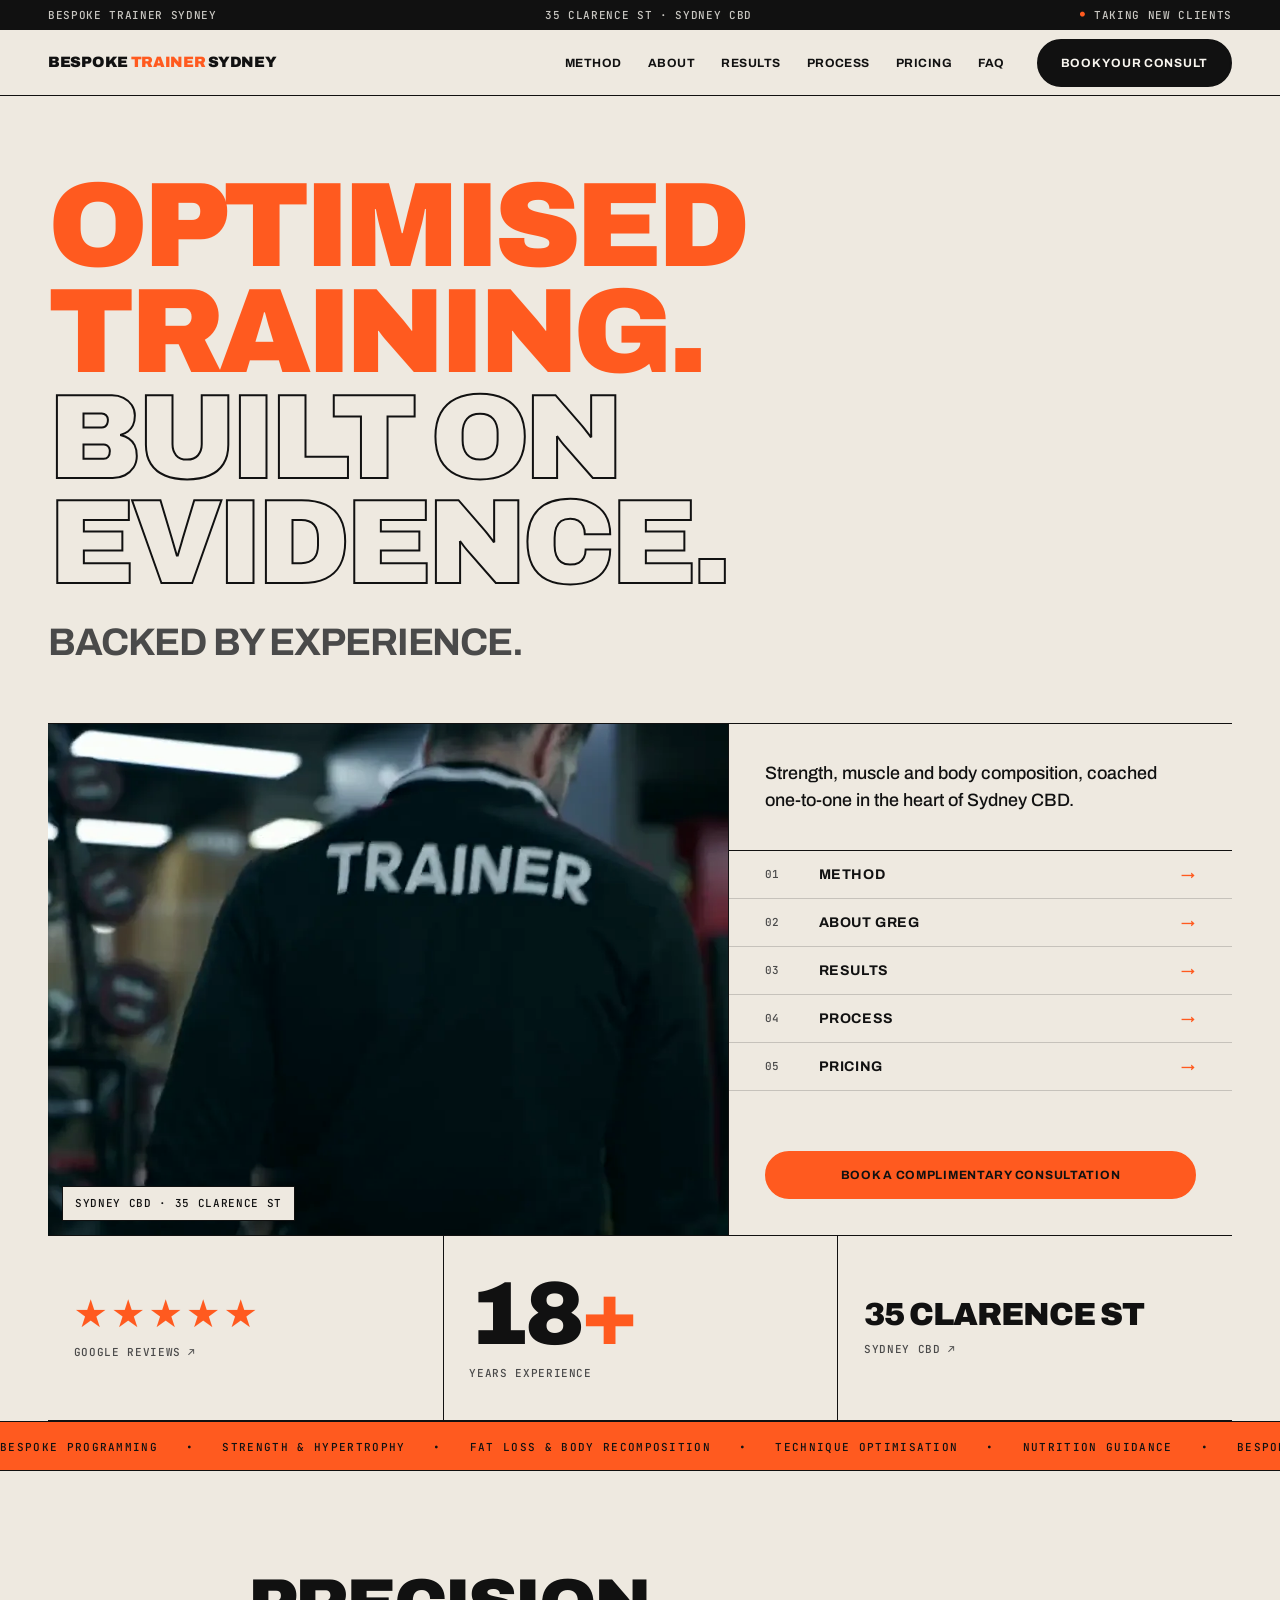
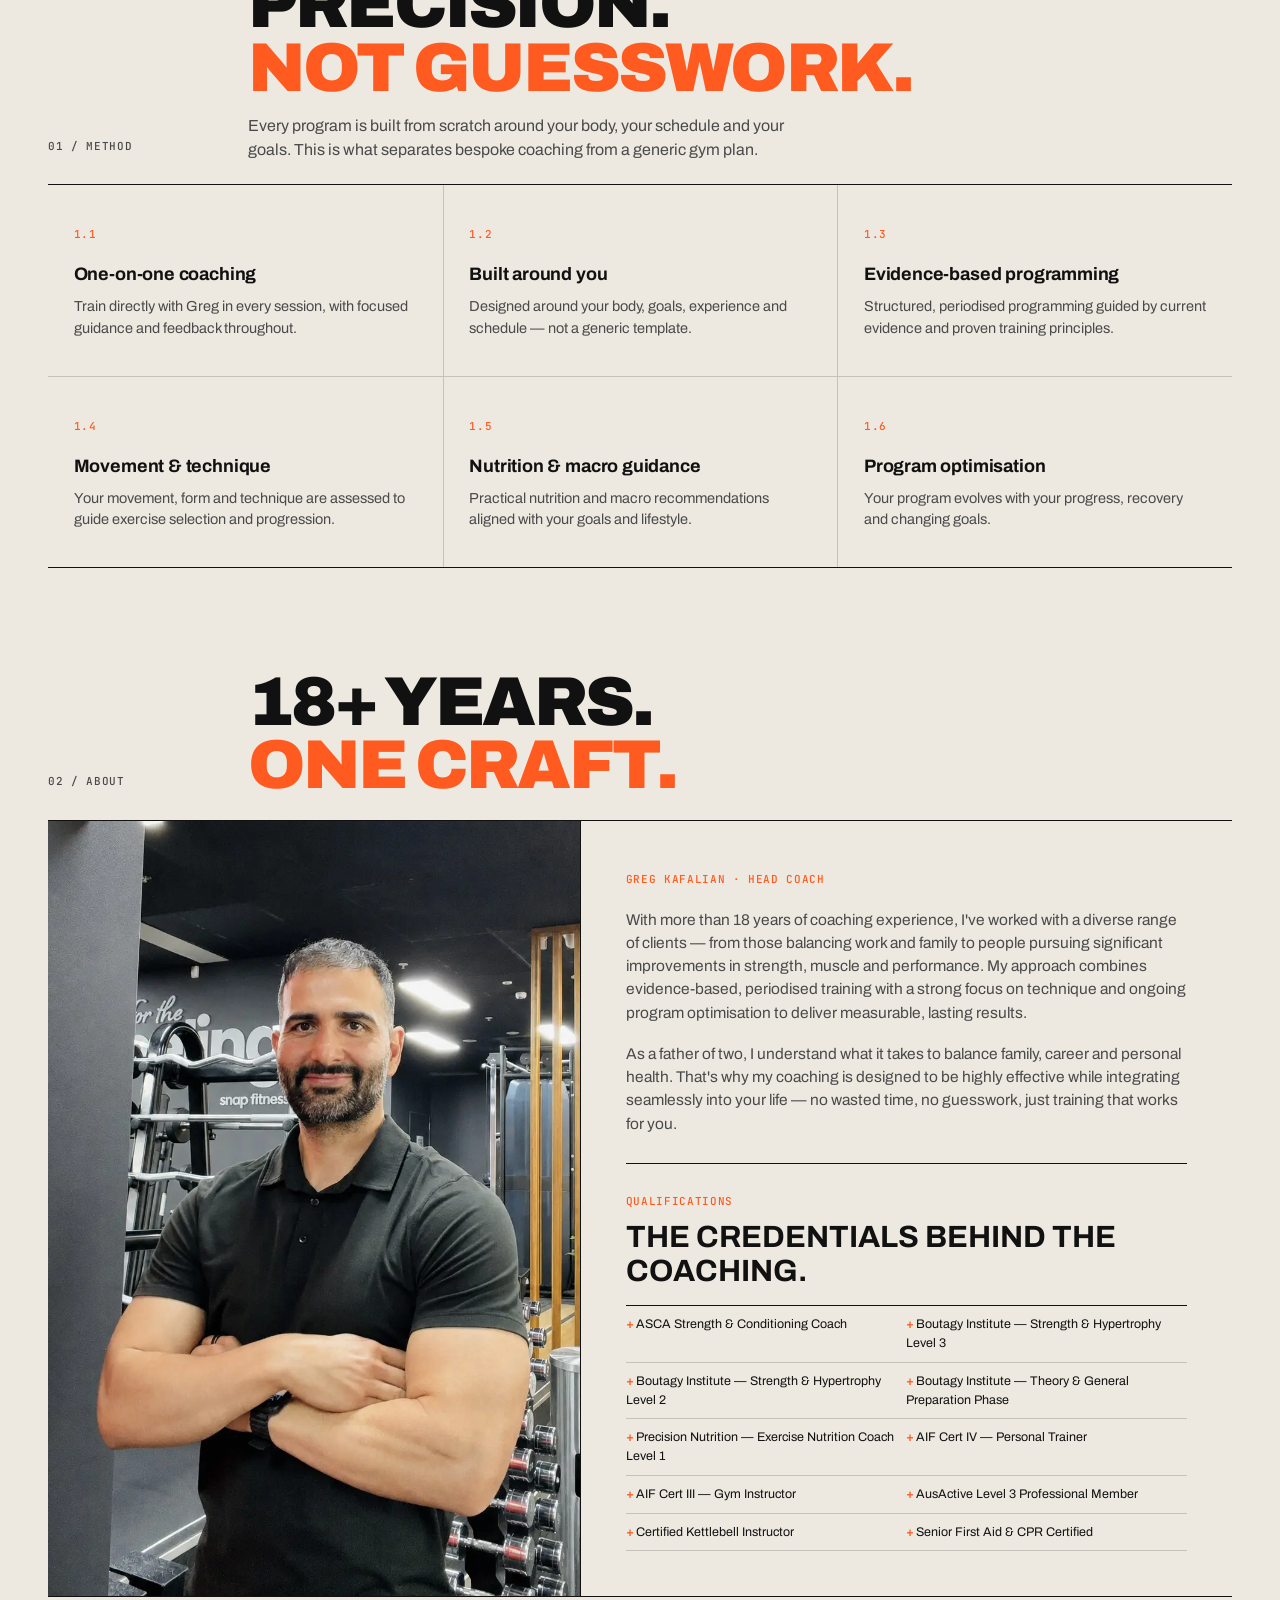
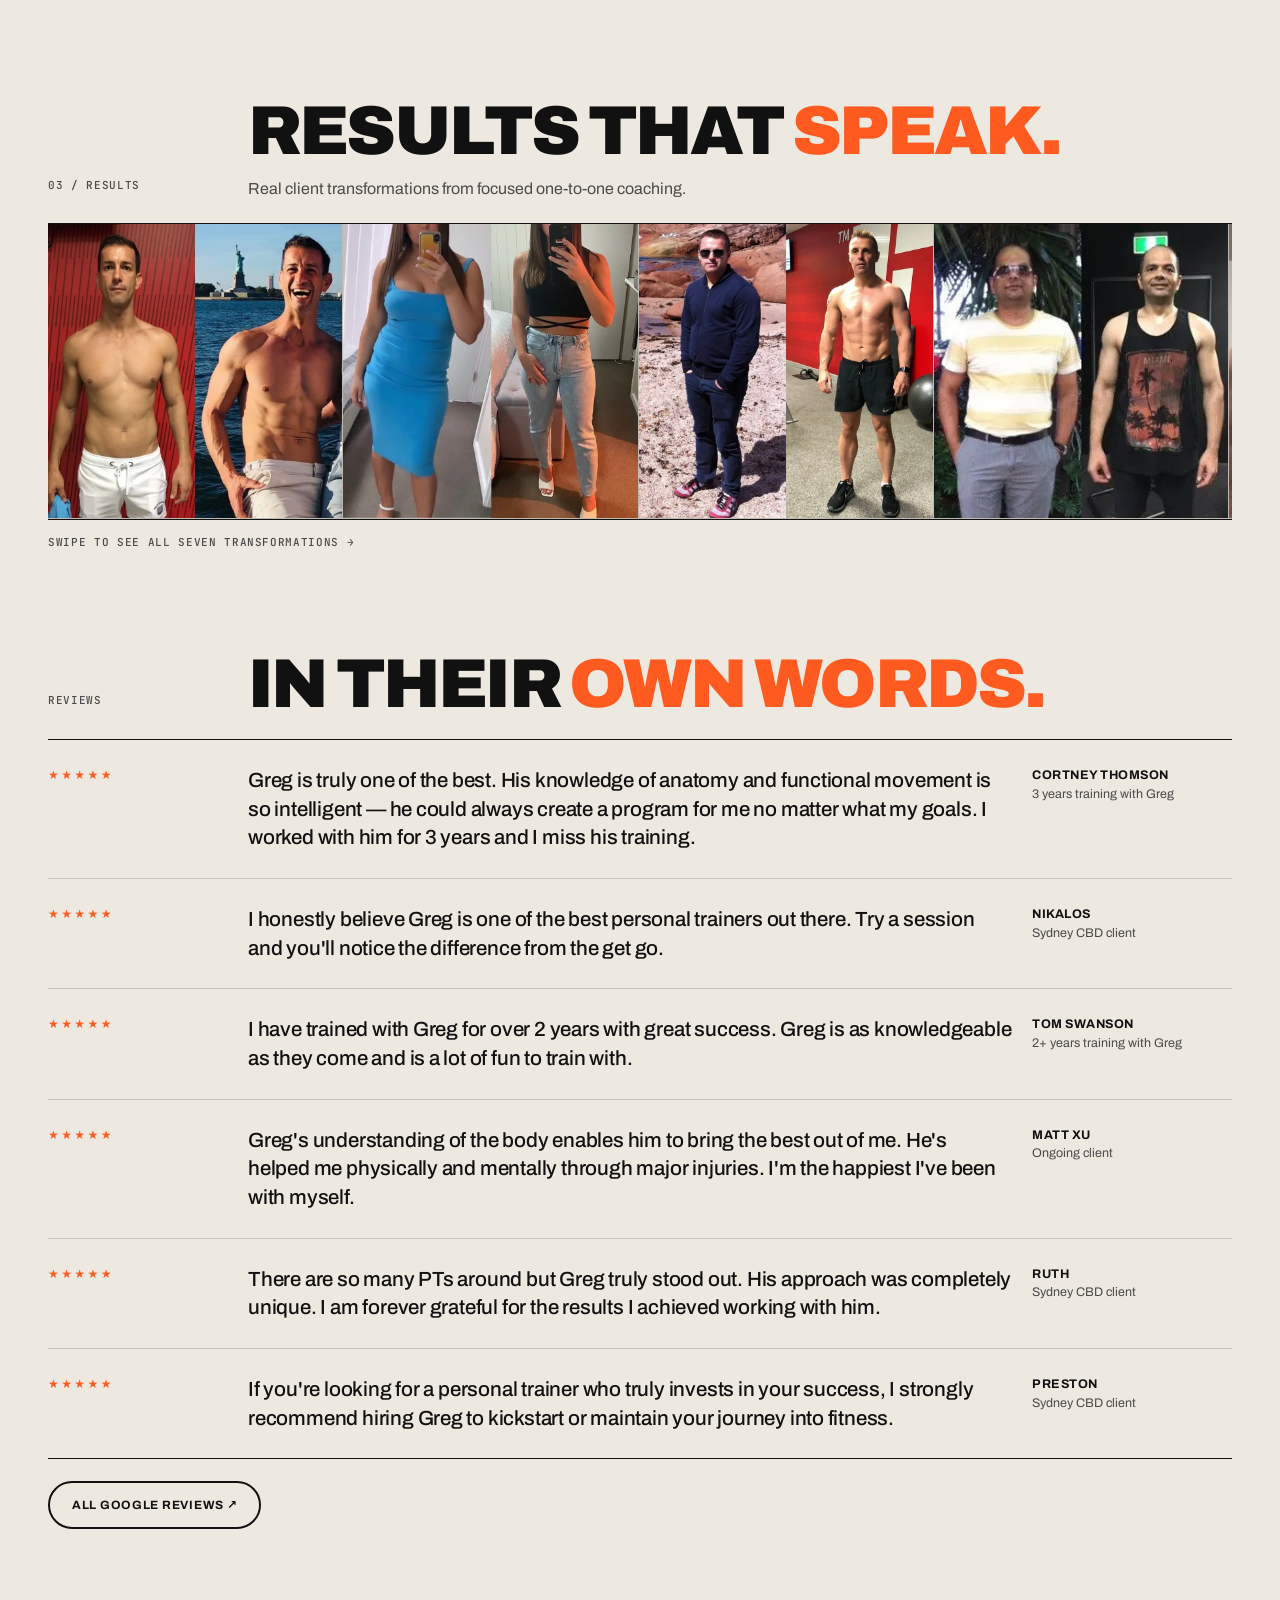
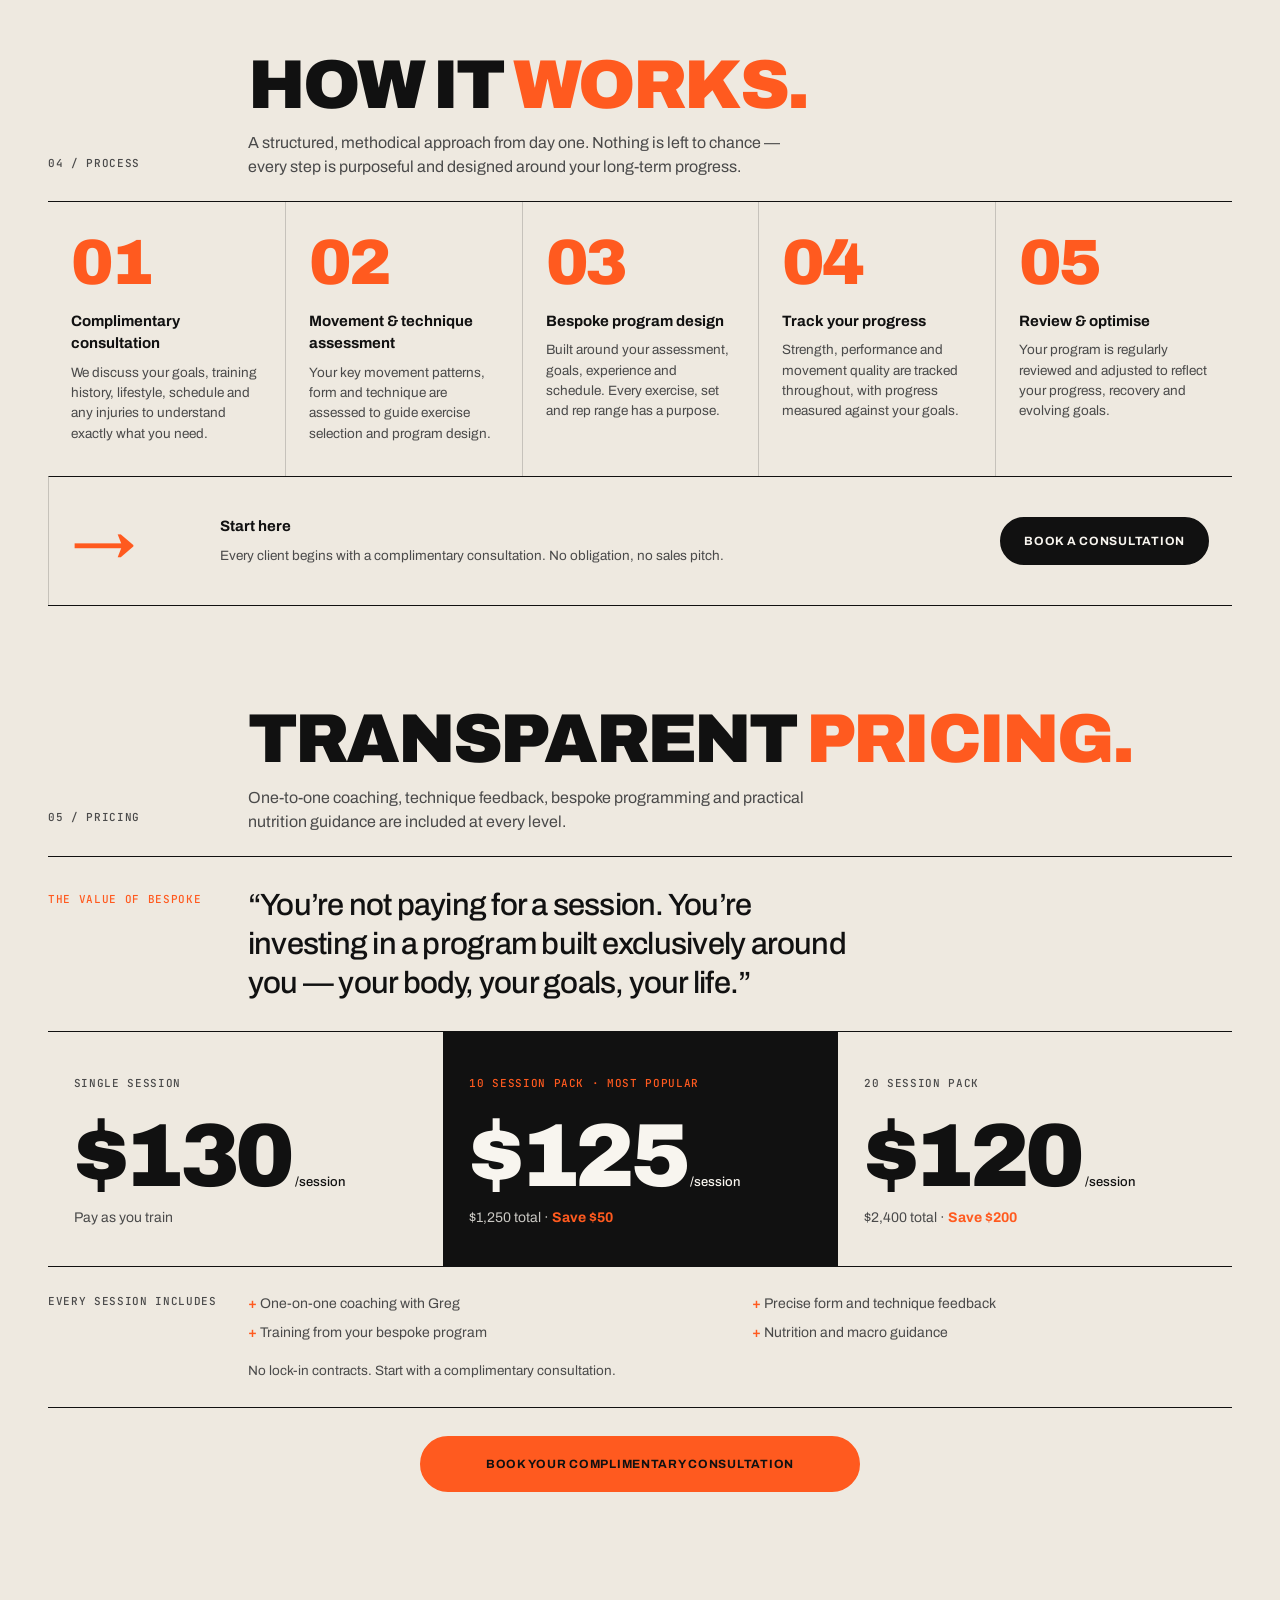
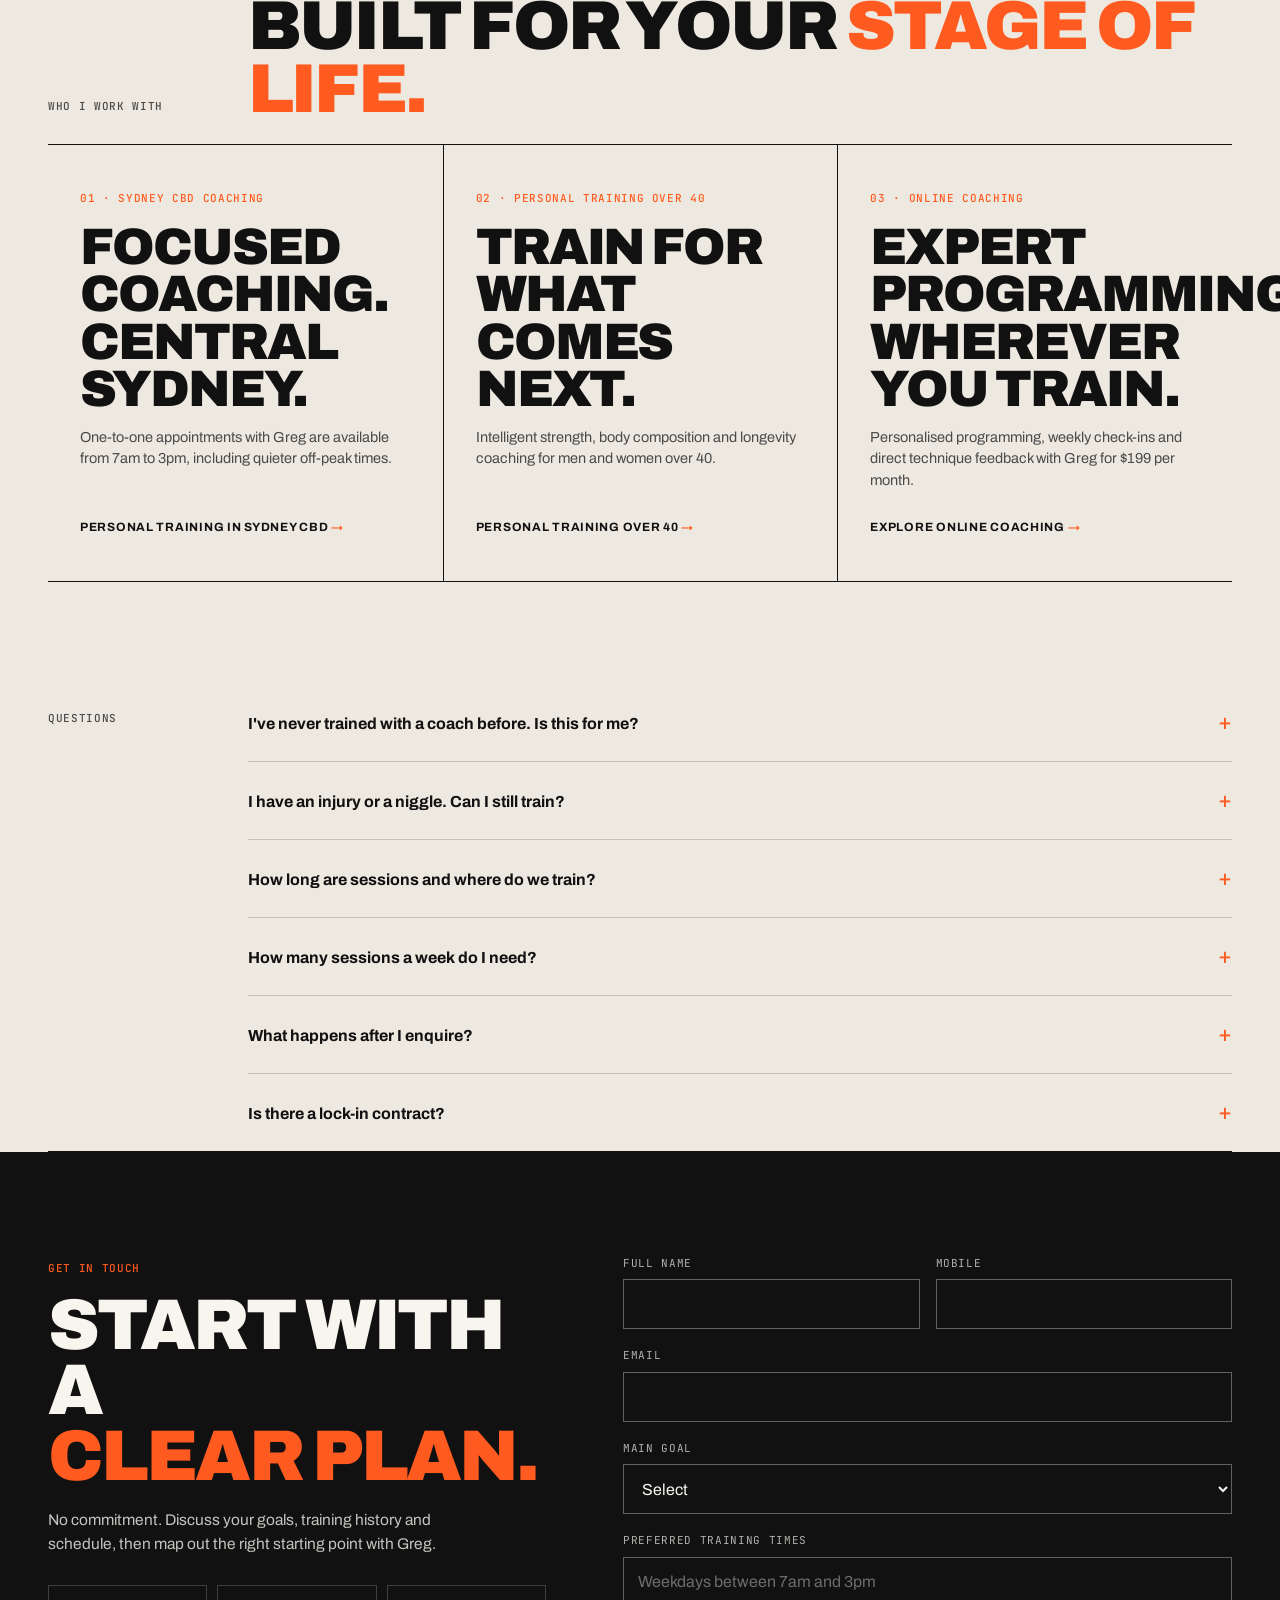
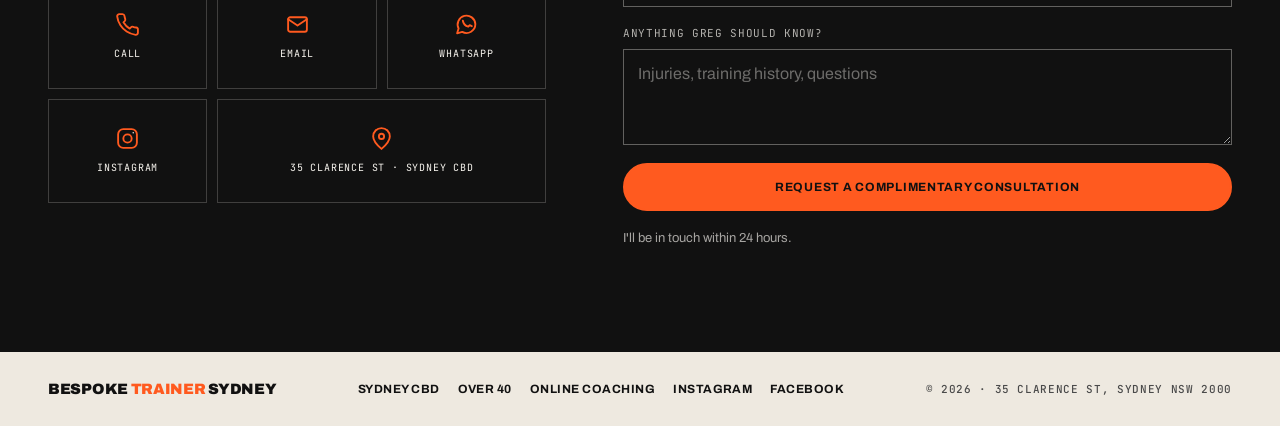
==== commit 4cf7e2ad: "Update personal training session and pack pricing" ====
--- a/index.html
+++ b/index.html
@@ -362,77 +362,6 @@
     .ticker { width: 100%; max-width: 100%; }
   }
   @media (prefers-reduced-motion: reduce) { .ticker-track { animation: none; } }
-
-  /* ---------- PREMIUM VISUAL POLISH — OCT 2026 ---------- */
-  :root { --max: 1360px; --g: clamp(20px, 4.5vw, 64px); }
-  body { font-optical-sizing: auto; }
-  ::selection { background: var(--orange); color: #111; }
-  .nav { box-shadow: 0 4px 24px rgba(17,17,17,.035); }
-  .links a { position: relative; transition: color .2s ease; }
-  .links a::after { content: ''; position: absolute; left: 12px; right: 12px; bottom: 4px; height: 2px; background: var(--orange); transform: scaleX(0); transform-origin: left; transition: transform .22s ease; }
-  .links a:hover::after, .links a:focus-visible::after { transform: scaleX(1); }
-  .btn { transition: background .22s ease, color .22s ease, border-color .22s ease, transform .22s ease, box-shadow .22s ease; }
-  .btn:hover { transform: translateY(-2px); box-shadow: 0 8px 20px rgba(17,17,17,.13); }
-  .btn:active { transform: translateY(0); box-shadow: none; }
-  .hero { padding-top: clamp(52px, 7.2vw, 110px); }
-  .hero h1 { letter-spacing: -.055em; text-wrap: balance; }
-  .hero-sub { max-width: 28ch; line-height: 1.12; }
-  .hero-grid { margin-top: clamp(36px, 5vw, 72px); }
-  .hero-media img, .hero-media video { transition: transform .65s cubic-bezier(.2,.65,.2,1); }
-  .hero-media:hover img, .hero-media:hover video { transform: scale(1.025); }
-  .index li a { transition: background .2s ease, padding-left .2s ease; }
-  .index li a:hover { padding-left: clamp(28px, 3.5vw, 44px); }
-  .index li a .arr { font-size: 20px; transition: transform .2s ease; }
-  .index li a:hover .arr { transform: translateX(5px); }
-  .figure { transition: background .2s ease; }
-  .shots { scroll-padding-inline: 8px; }
-  .shot img { transition: transform .45s ease; }
-  .shot:hover img { transform: scale(1.025); }
-  .contact-action { transition: border-color .2s ease, background .2s ease, transform .2s ease; }
-  .contact-action:hover { transform: translateY(-2px); }
-  .field input, .field select, .field textarea { transition: border-color .2s ease, box-shadow .2s ease; }
-  .field input:focus, .field select:focus, .field textarea:focus { border-color: var(--orange); box-shadow: 0 0 0 2px rgba(255,90,31,.15); }
-  @media (max-width: 960px) {
-    .hero { padding-top: 48px; }
-    .hero h1 { letter-spacing: -.045em; }
-    .hero-media:hover img, .hero-media:hover video { transform: none; }
-  }
-  @media (max-width: 600px) {
-    :root { --g: 18px; }
-    .hero { padding-top: 36px; }
-    .hero-grid { margin-top: 28px; }
-    .nav { box-shadow: 0 4px 16px rgba(17,17,17,.05); }
-    .links a::after { left: 4px; right: 4px; bottom: 2px; }
-    .hero-sub { line-height: 1.16; }
-    .index li a:hover { padding-left: clamp(22px, 3vw, 36px); }
-    .btn:hover, .contact-action:hover { transform: none; }
-  }
-  @media (prefers-reduced-motion: reduce) {
-    .btn, .index li a, .index li a .arr, .hero-media img, .hero-media video, .shot img, .contact-action, .links a::after { transition: none !important; transform: none !important; }
-  }
-
-
-  /* ---------- HERO PRESENTATION REFINEMENTS ---------- */
-  .hero .wrap { position: relative; }
-  .hero h1 { max-width: 1200px; }
-  .hero-sub { margin-top: clamp(22px, 3vw, 36px); }
-  .hero-media::after { content: ''; position: absolute; inset: 0; pointer-events: none; background: linear-gradient(180deg, transparent 65%, rgba(0,0,0,.2)); }
-  .hero-media .tag { z-index: 1; backdrop-filter: blur(10px); -webkit-backdrop-filter: blur(10px); background: rgba(248,245,239,.93); }
-  .index .lede { font-size: clamp(17px, 1.55vw, 21px); line-height: 1.48; letter-spacing: -.015em; }
-  .index .cta-cell .btn { min-height: 58px; font-size: 12px; }
-  .trust-bar { position: relative; }
-  .trust-bar .figure { min-height: 150px; }
-  @media (min-width: 961px) {
-    .hero-grid { grid-template-columns: minmax(0, 1.2fr) minmax(330px, .8fr); }
-  }
-  @media (max-width: 600px) {
-    .hero-sub { margin-top: 18px; }
-    .hero-media .tag { font-size: 10px; }
-    .index .lede { font-size: 17px; }
-    .index .cta-cell .btn { min-height: 52px; }
-    .trust-bar .figure { min-height: 108px; }
-  }
-
 </style>
 <script async src="https://www.googletagmanager.com/gtag/js?id=G-W6RP41ZV96"></script>
 <script>
@@ -609,9 +538,9 @@
       </div>
       <div class="pricing-belief"><span class="mono">The value of bespoke</span><blockquote>“You’re not paying for a session. You’re investing in a program built exclusively around you — your body, your goals, your life.”</blockquote></div>
       <div class="tiers">
-        <div class="tier"><span class="mono">Single session</span><div class="amt">$125<small>/session</small></div><p>Pay as you train</p></div>
-        <div class="tier pick"><span class="mono">10 session pack · Most popular</span><div class="amt">$119<small>/session</small></div><p>$1,190 total · <b>Save $60</b></p></div>
-        <div class="tier"><span class="mono">20 session pack</span><div class="amt">$115<small>/session</small></div><p>$2,300 total · <b>Save $200</b></p></div>
+        <div class="tier"><span class="mono">Single session</span><div class="amt">$130<small>/session</small></div><p>Pay as you train</p></div>
+        <div class="tier pick"><span class="mono">10 session pack · Most popular</span><div class="amt">$125<small>/session</small></div><p>$1,250 total · <b>Save $50</b></p></div>
+        <div class="tier"><span class="mono">20 session pack</span><div class="amt">$120<small>/session</small></div><p>$2,400 total · <b>Save $200</b></p></div>
       </div>
       <div class="inc">
         <span class="mono">Every session includes</span>
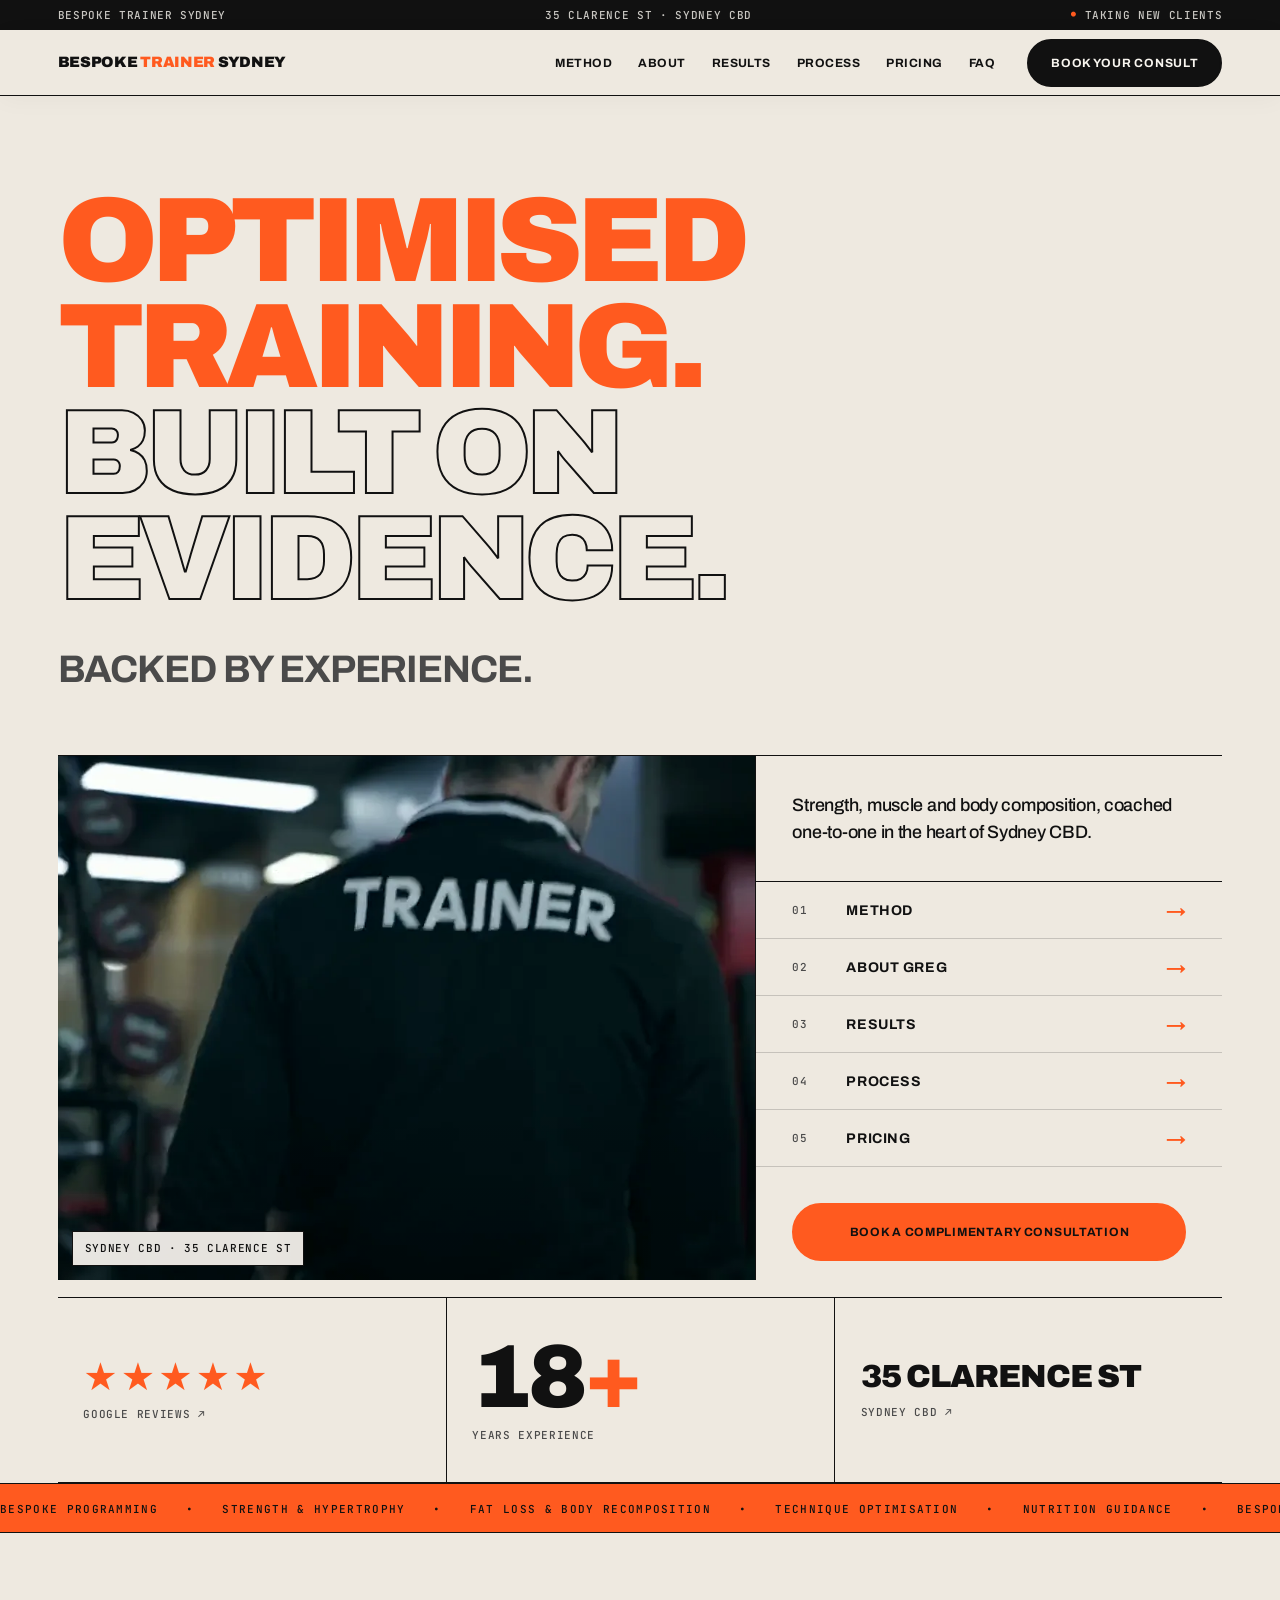
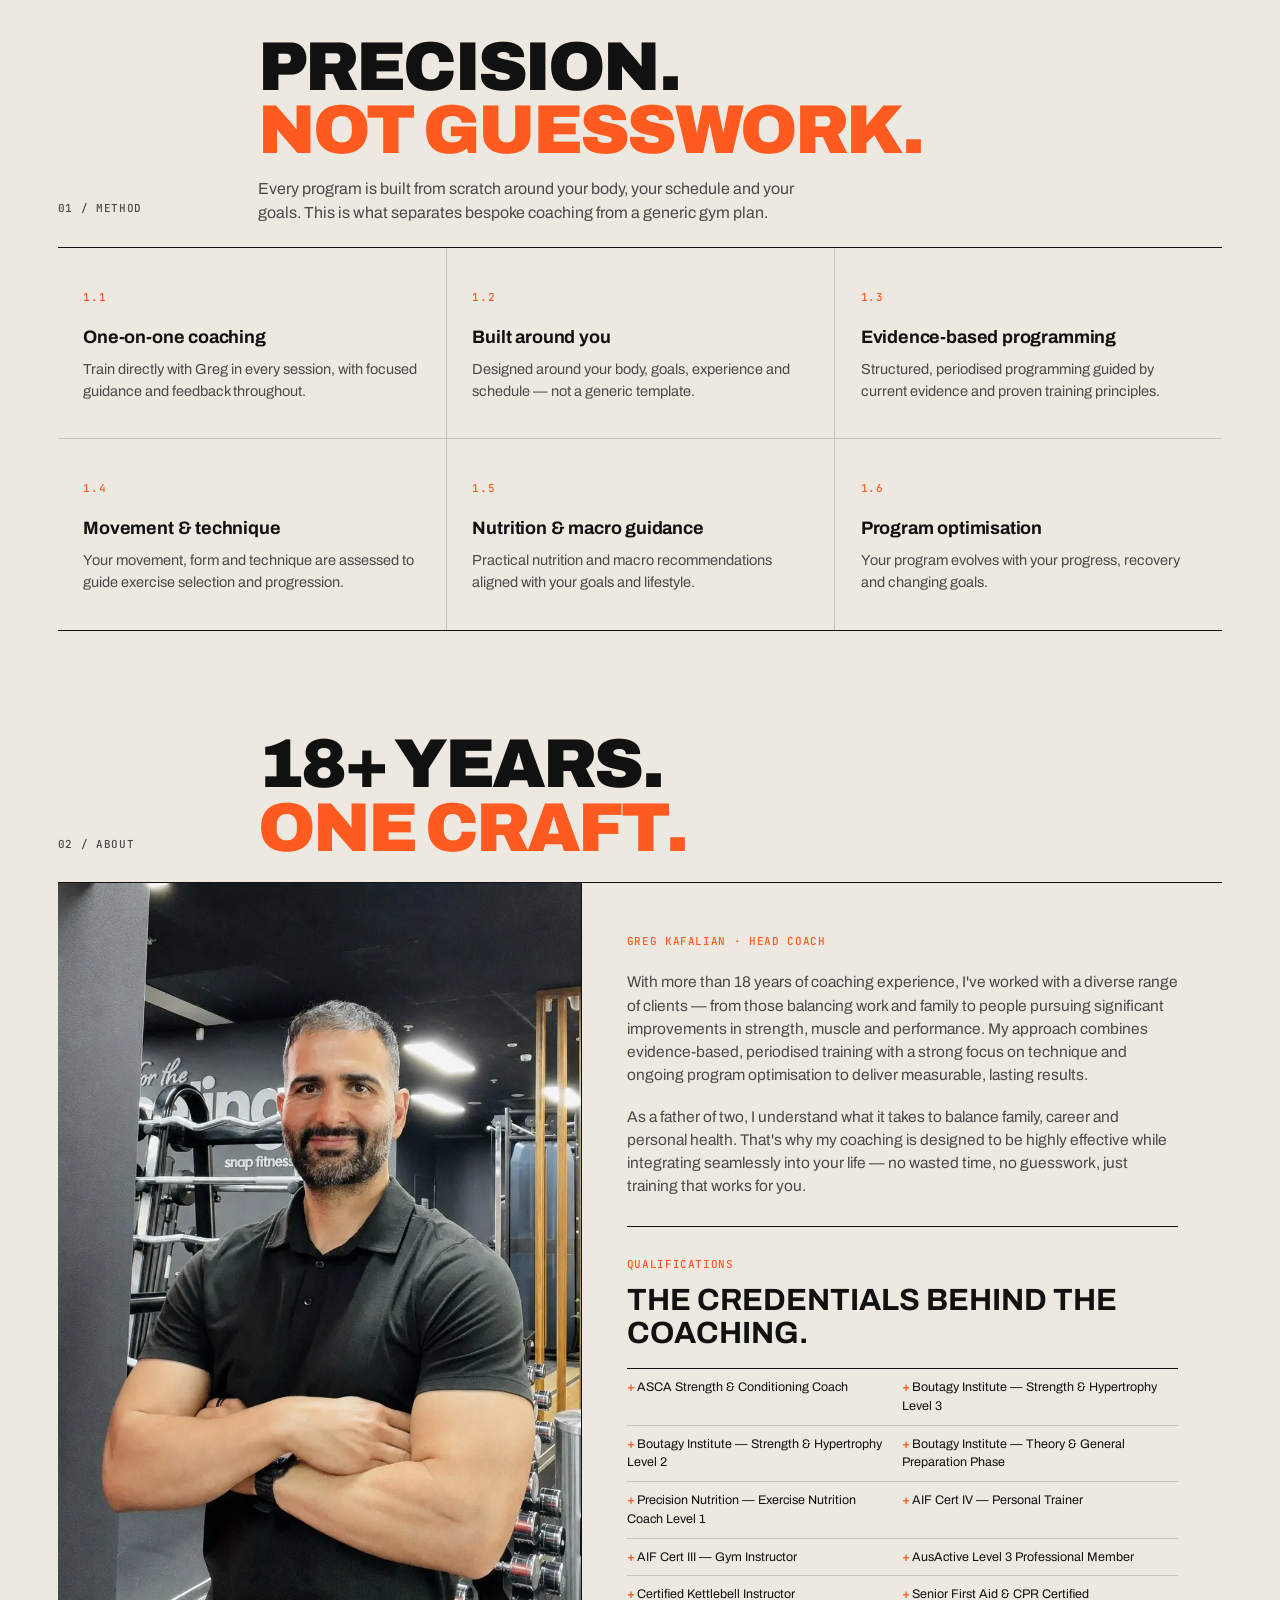
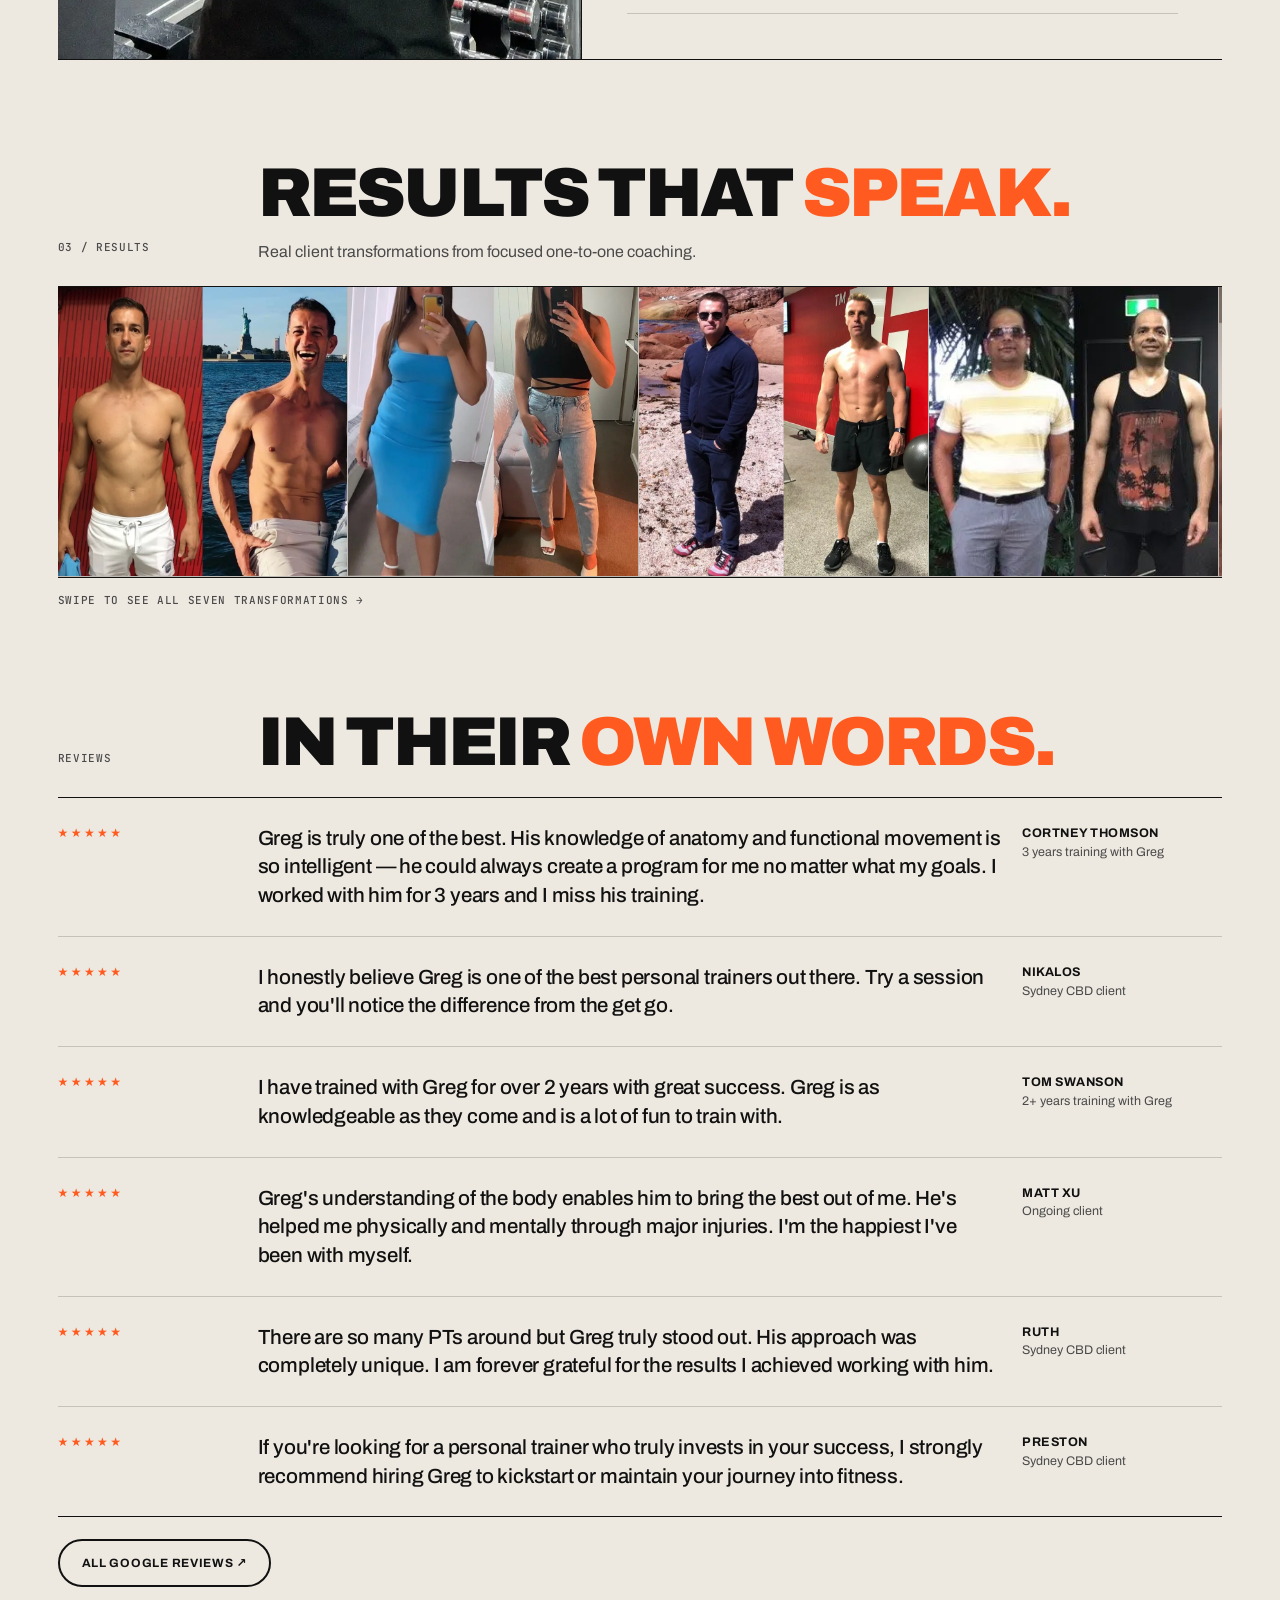
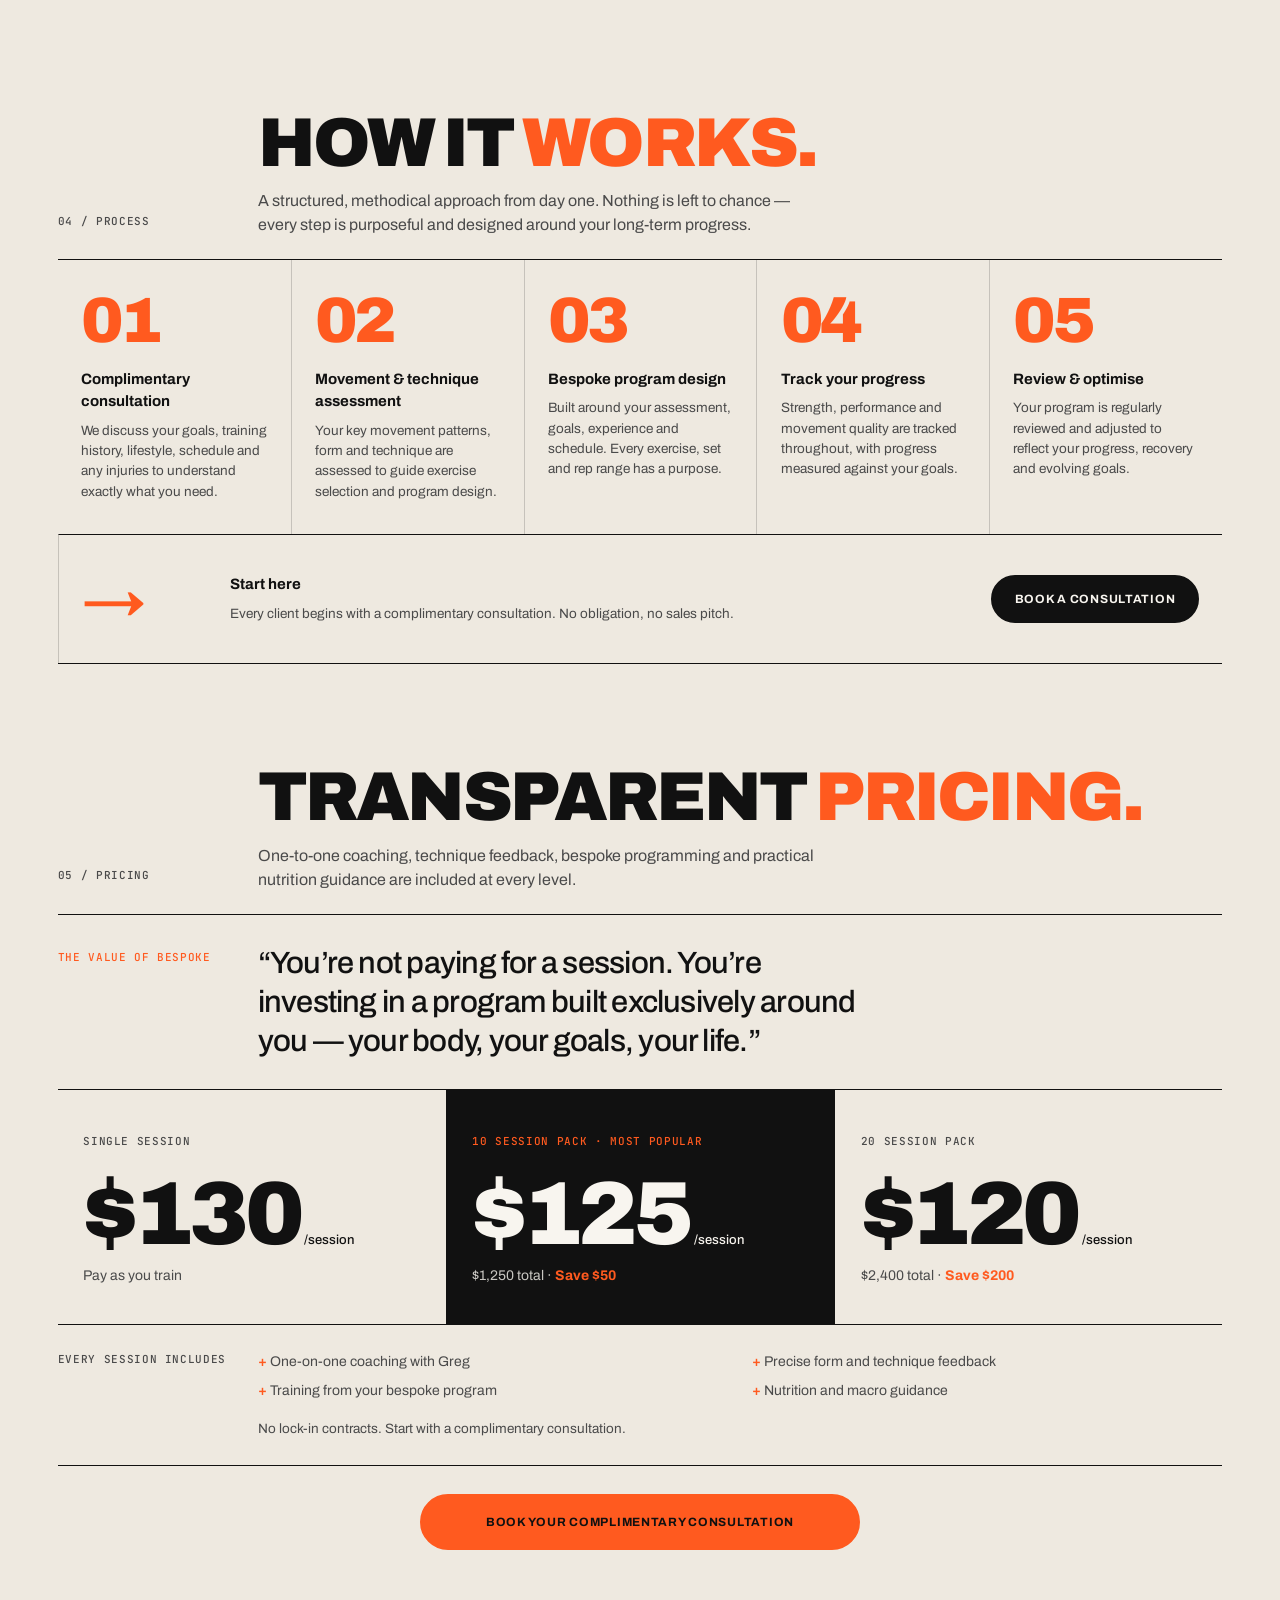
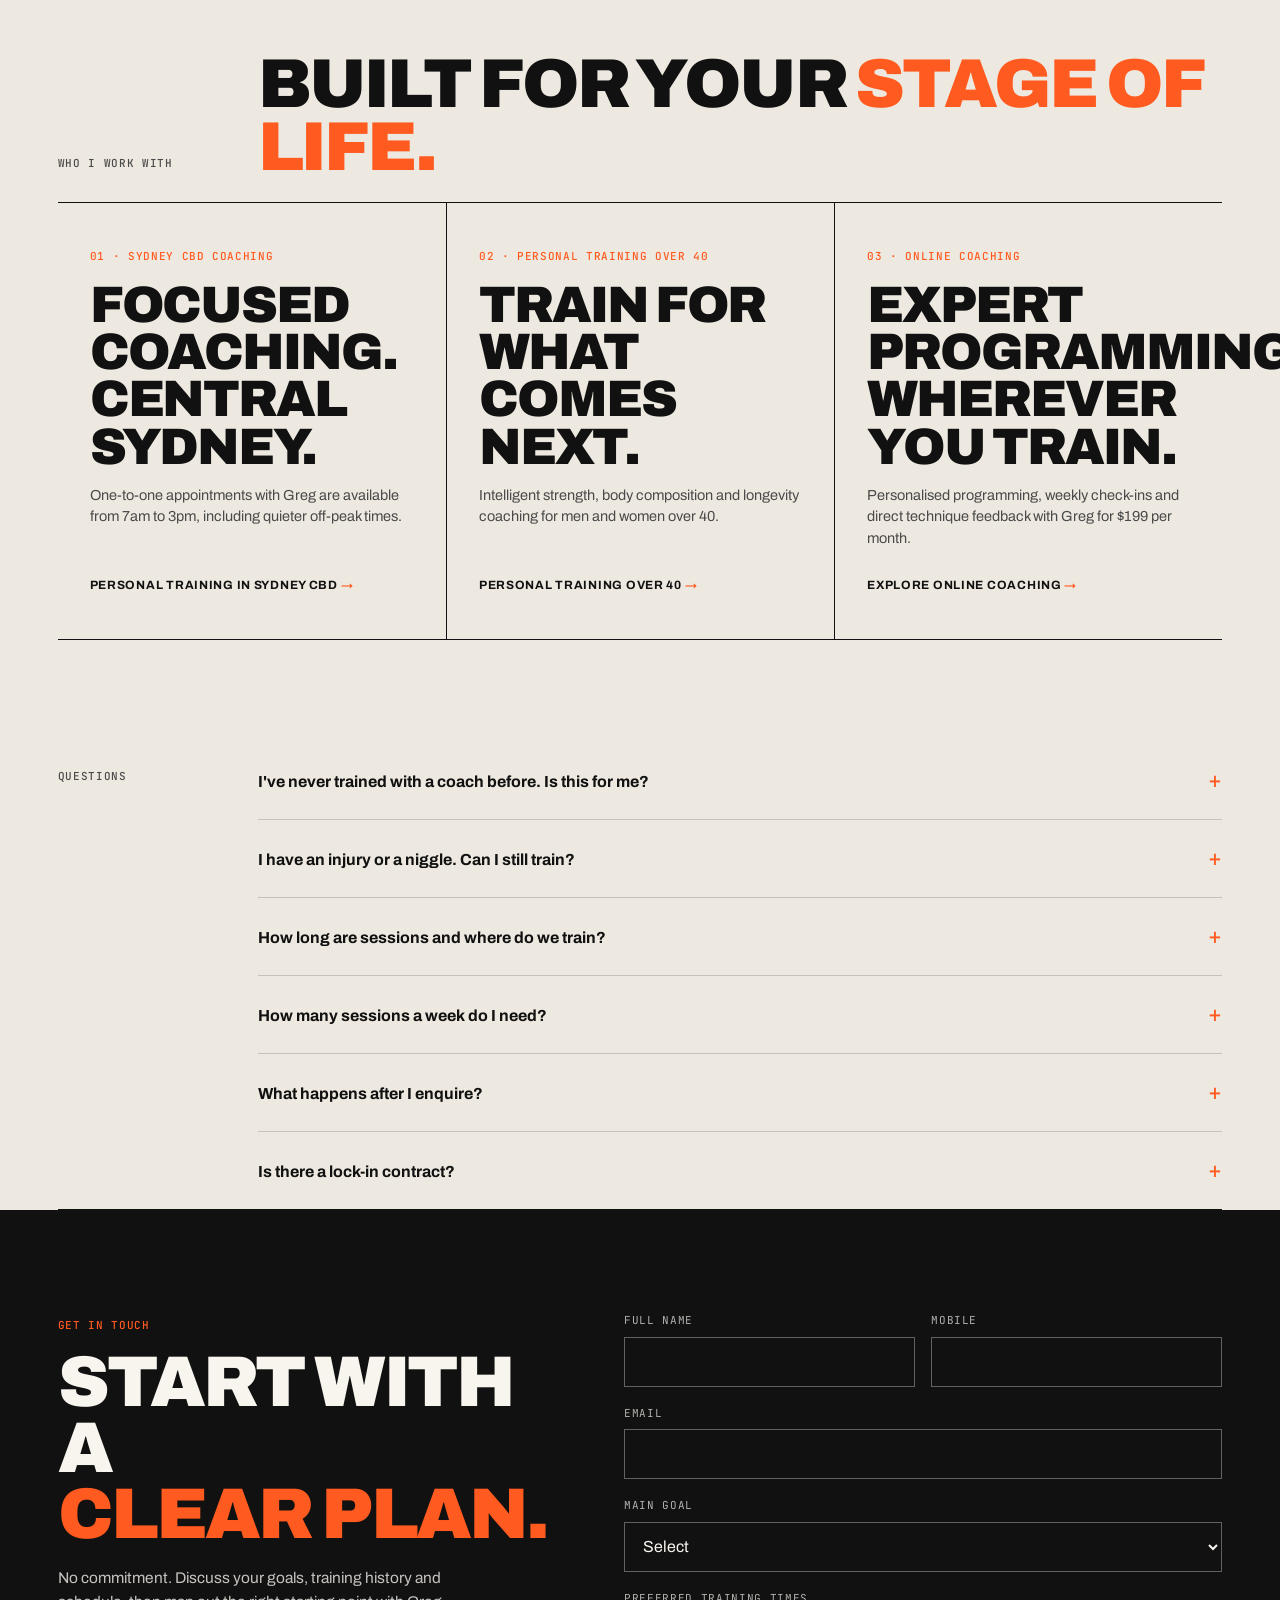
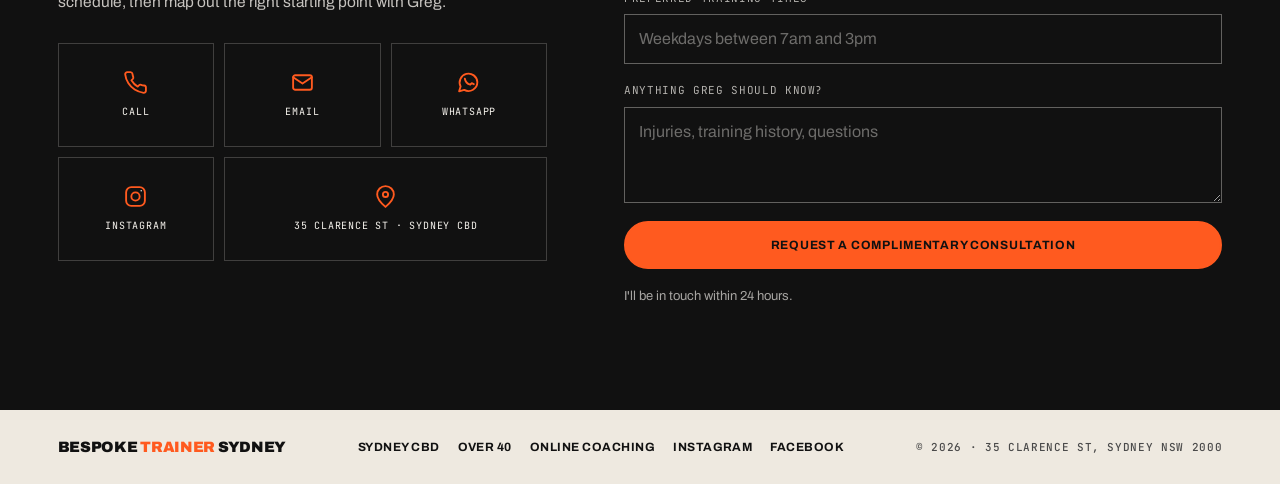
==== commit 64a02564: "Merge 0832e76743482e32ab5bbad59a6f42c8019fed61 into 4cf7e2ad987b5f9d158de1281143d069a6eae4f1" ====
--- a/index.html
+++ b/index.html
@@ -362,6 +362,77 @@
     .ticker { width: 100%; max-width: 100%; }
   }
   @media (prefers-reduced-motion: reduce) { .ticker-track { animation: none; } }
+
+  /* ---------- PREMIUM VISUAL POLISH — OCT 2026 ---------- */
+  :root { --max: 1360px; --g: clamp(20px, 4.5vw, 64px); }
+  body { font-optical-sizing: auto; }
+  ::selection { background: var(--orange); color: #111; }
+  .nav { box-shadow: 0 4px 24px rgba(17,17,17,.035); }
+  .links a { position: relative; transition: color .2s ease; }
+  .links a::after { content: ''; position: absolute; left: 12px; right: 12px; bottom: 4px; height: 2px; background: var(--orange); transform: scaleX(0); transform-origin: left; transition: transform .22s ease; }
+  .links a:hover::after, .links a:focus-visible::after { transform: scaleX(1); }
+  .btn { transition: background .22s ease, color .22s ease, border-color .22s ease, transform .22s ease, box-shadow .22s ease; }
+  .btn:hover { transform: translateY(-2px); box-shadow: 0 8px 20px rgba(17,17,17,.13); }
+  .btn:active { transform: translateY(0); box-shadow: none; }
+  .hero { padding-top: clamp(52px, 7.2vw, 110px); }
+  .hero h1 { letter-spacing: -.055em; text-wrap: balance; }
+  .hero-sub { max-width: 28ch; line-height: 1.12; }
+  .hero-grid { margin-top: clamp(36px, 5vw, 72px); }
+  .hero-media img, .hero-media video { transition: transform .65s cubic-bezier(.2,.65,.2,1); }
+  .hero-media:hover img, .hero-media:hover video { transform: scale(1.025); }
+  .index li a { transition: background .2s ease, padding-left .2s ease; }
+  .index li a:hover { padding-left: clamp(28px, 3.5vw, 44px); }
+  .index li a .arr { font-size: 20px; transition: transform .2s ease; }
+  .index li a:hover .arr { transform: translateX(5px); }
+  .figure { transition: background .2s ease; }
+  .shots { scroll-padding-inline: 8px; }
+  .shot img { transition: transform .45s ease; }
+  .shot:hover img { transform: scale(1.025); }
+  .contact-action { transition: border-color .2s ease, background .2s ease, transform .2s ease; }
+  .contact-action:hover { transform: translateY(-2px); }
+  .field input, .field select, .field textarea { transition: border-color .2s ease, box-shadow .2s ease; }
+  .field input:focus, .field select:focus, .field textarea:focus { border-color: var(--orange); box-shadow: 0 0 0 2px rgba(255,90,31,.15); }
+  @media (max-width: 960px) {
+    .hero { padding-top: 48px; }
+    .hero h1 { letter-spacing: -.045em; }
+    .hero-media:hover img, .hero-media:hover video { transform: none; }
+  }
+  @media (max-width: 600px) {
+    :root { --g: 18px; }
+    .hero { padding-top: 36px; }
+    .hero-grid { margin-top: 28px; }
+    .nav { box-shadow: 0 4px 16px rgba(17,17,17,.05); }
+    .links a::after { left: 4px; right: 4px; bottom: 2px; }
+    .hero-sub { line-height: 1.16; }
+    .index li a:hover { padding-left: clamp(22px, 3vw, 36px); }
+    .btn:hover, .contact-action:hover { transform: none; }
+  }
+  @media (prefers-reduced-motion: reduce) {
+    .btn, .index li a, .index li a .arr, .hero-media img, .hero-media video, .shot img, .contact-action, .links a::after { transition: none !important; transform: none !important; }
+  }
+
+
+  /* ---------- HERO PRESENTATION REFINEMENTS ---------- */
+  .hero .wrap { position: relative; }
+  .hero h1 { max-width: 1200px; }
+  .hero-sub { margin-top: clamp(22px, 3vw, 36px); }
+  .hero-media::after { content: ''; position: absolute; inset: 0; pointer-events: none; background: linear-gradient(180deg, transparent 65%, rgba(0,0,0,.2)); }
+  .hero-media .tag { z-index: 1; backdrop-filter: blur(10px); -webkit-backdrop-filter: blur(10px); background: rgba(248,245,239,.93); }
+  .index .lede { font-size: clamp(17px, 1.55vw, 21px); line-height: 1.48; letter-spacing: -.015em; }
+  .index .cta-cell .btn { min-height: 58px; font-size: 12px; }
+  .trust-bar { position: relative; }
+  .trust-bar .figure { min-height: 150px; }
+  @media (min-width: 961px) {
+    .hero-grid { grid-template-columns: minmax(0, 1.2fr) minmax(330px, .8fr); }
+  }
+  @media (max-width: 600px) {
+    .hero-sub { margin-top: 18px; }
+    .hero-media .tag { font-size: 10px; }
+    .index .lede { font-size: 17px; }
+    .index .cta-cell .btn { min-height: 52px; }
+    .trust-bar .figure { min-height: 108px; }
+  }
+
 </style>
 <script async src="https://www.googletagmanager.com/gtag/js?id=G-W6RP41ZV96"></script>
 <script>
